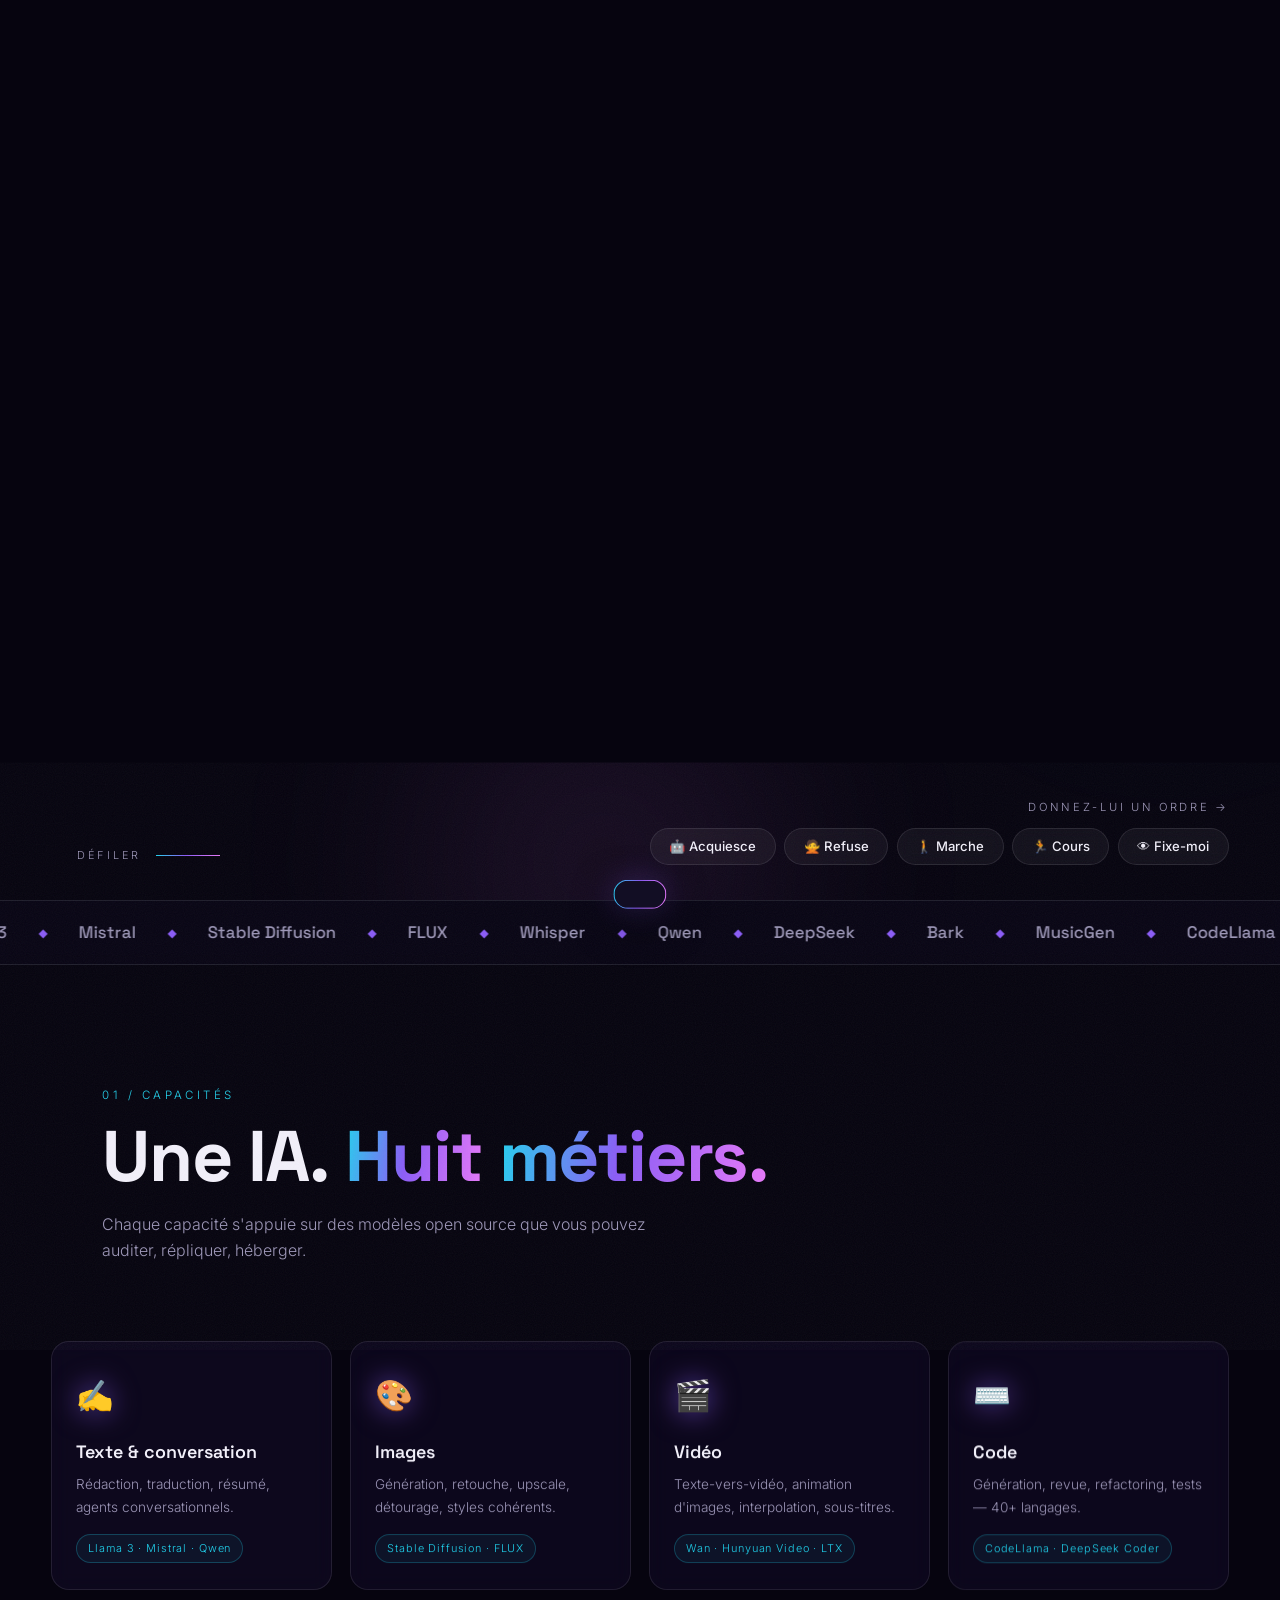
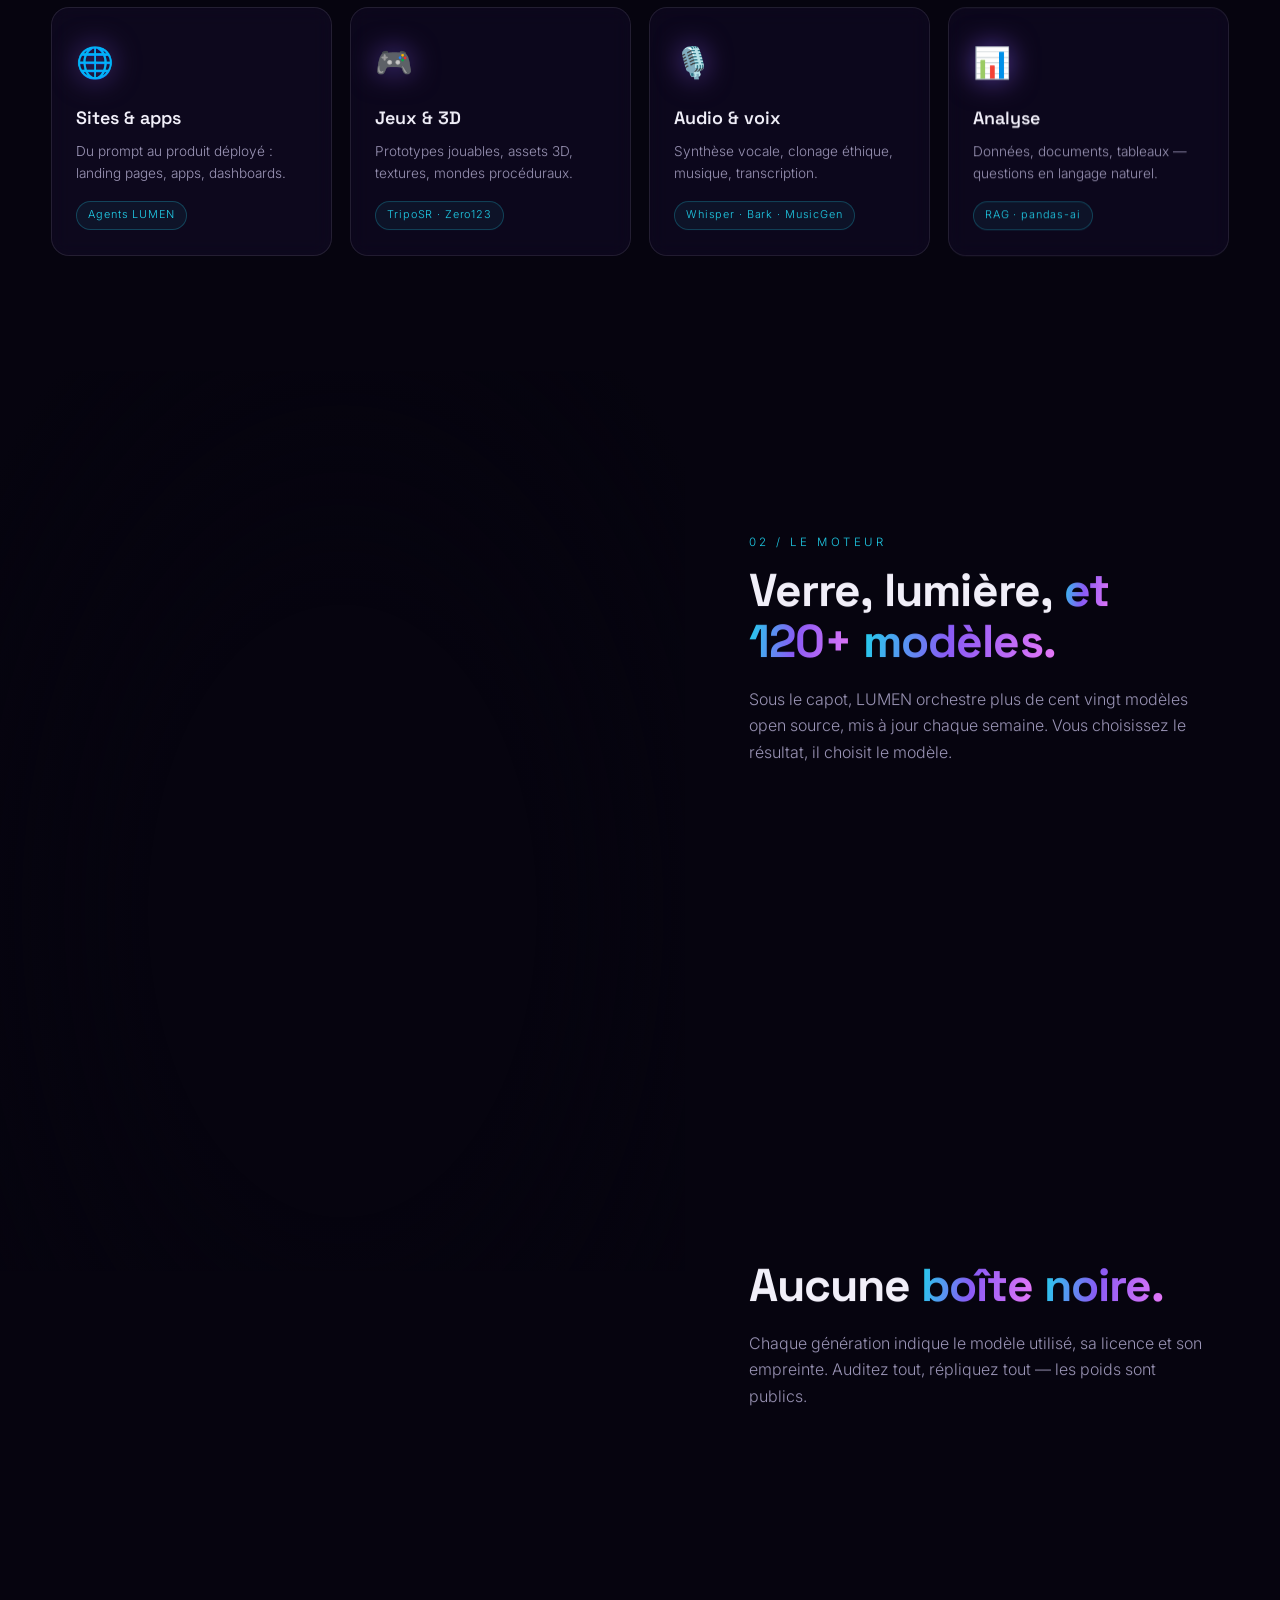
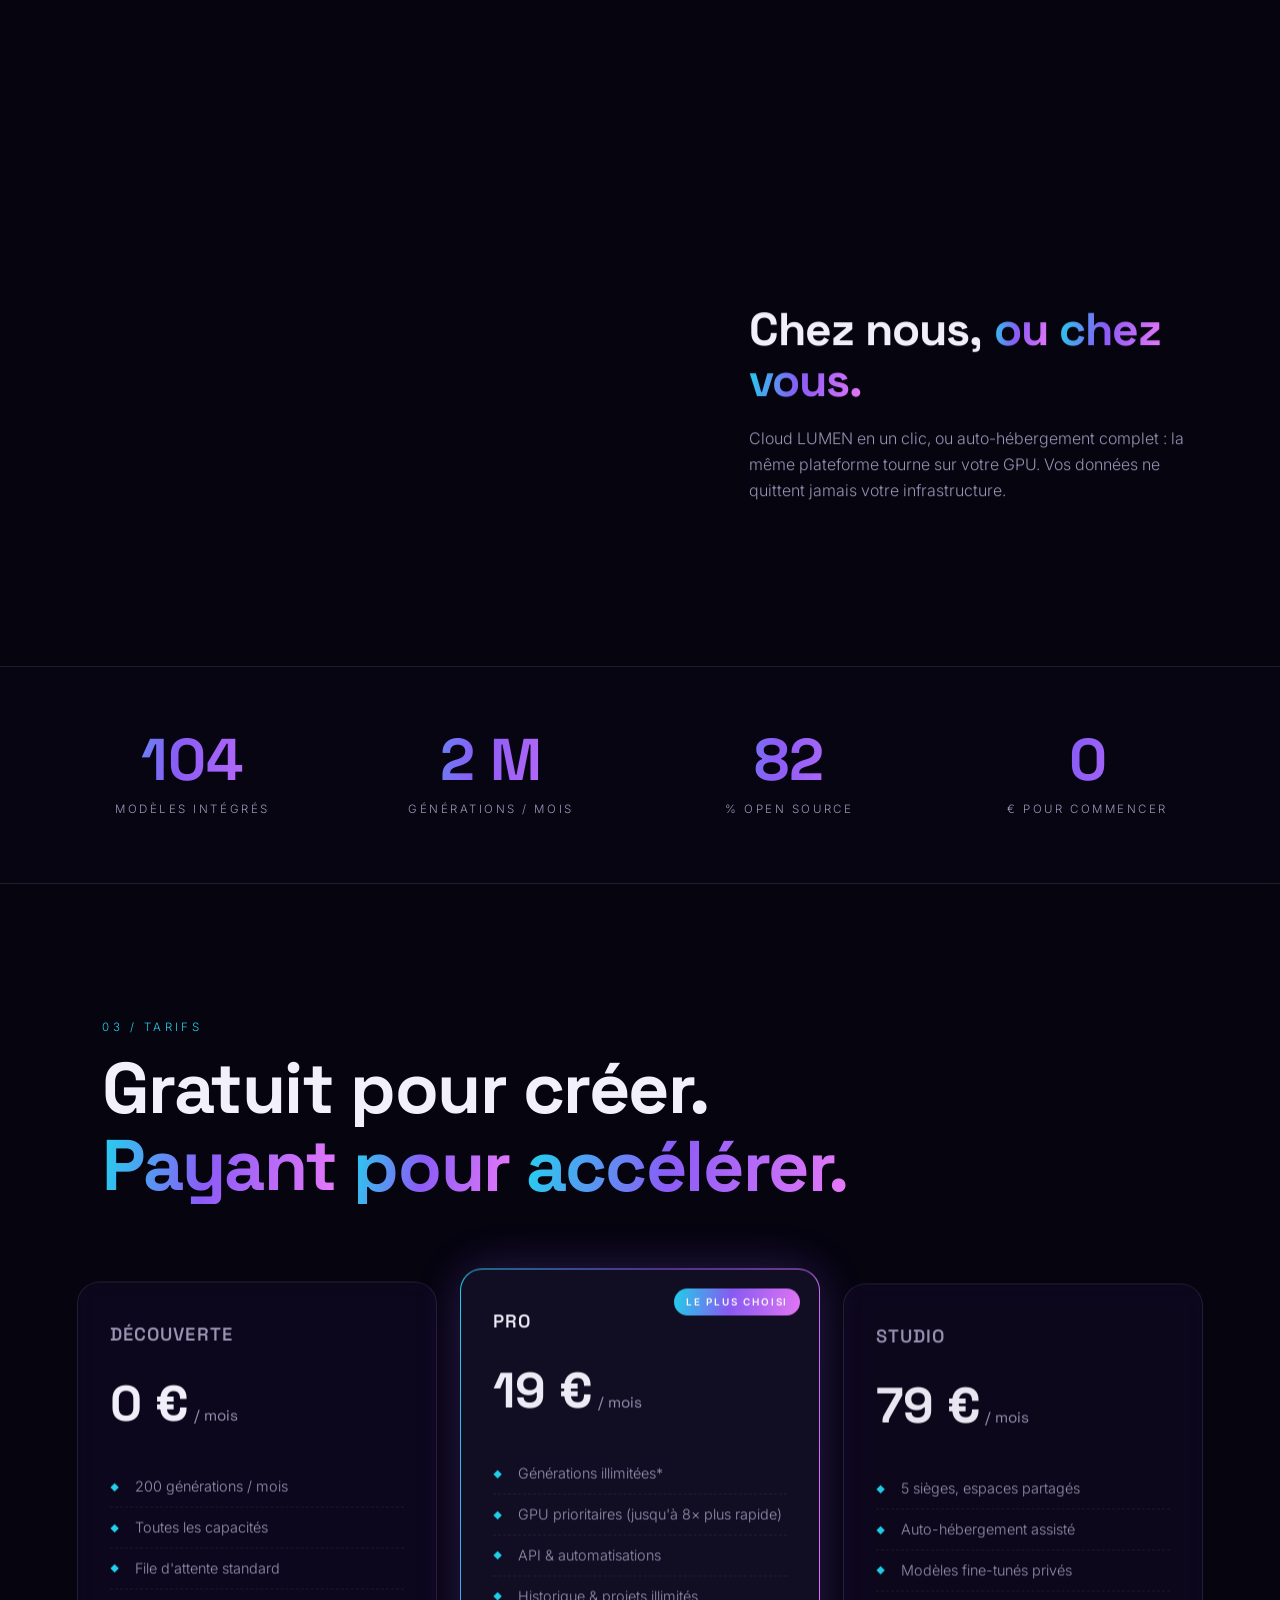
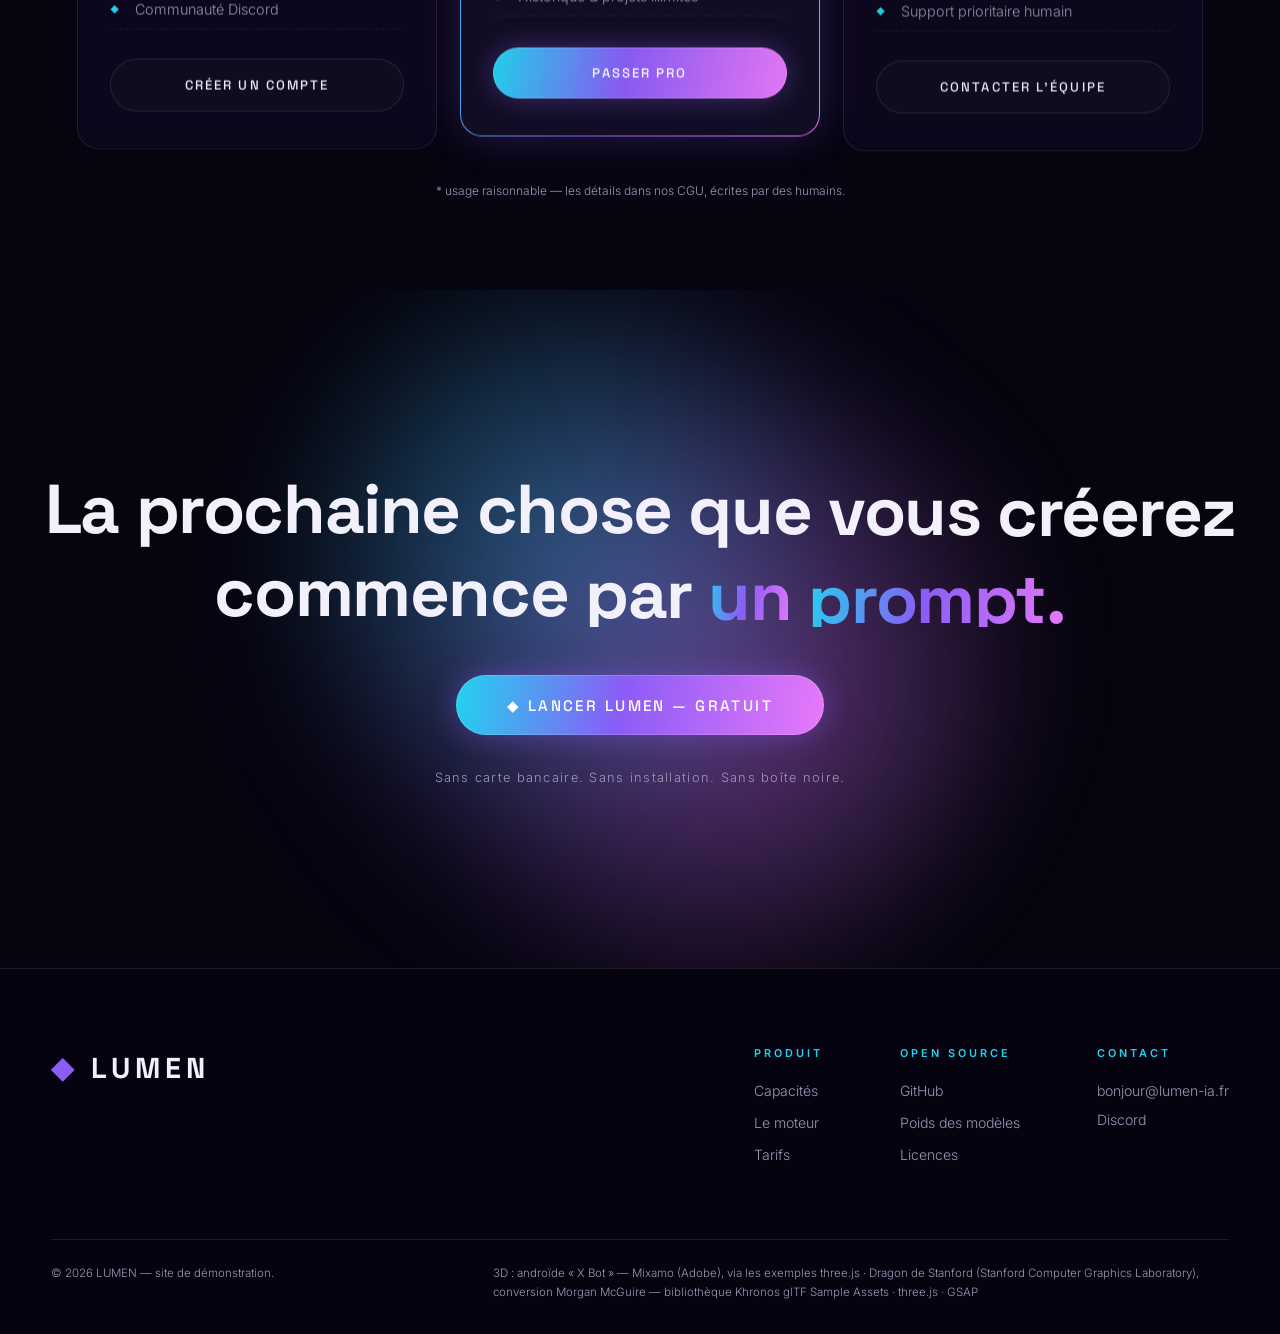
==== lumen/index.html @ aa751a9e "LUMEN : androïde humanoïde X Bot (Mixamo) à la place du robot cartoon - Vrai GLB riggé : idle/walk/r" ====
<!DOCTYPE html>
<html lang="fr">
<head>
  <meta charset="UTF-8">
  <meta name="viewport" content="width=device-width, initial-scale=1.0">
  <title>LUMEN — Tout ce que l'IA sait faire. Open source. Gratuit.</title>
  <meta name="description" content="LUMEN réunit les meilleurs modèles d'IA open source : texte, image, vidéo, code, sites, jeux 3D, audio, analyse. Une seule plateforme, gratuite pour commencer.">
  <link rel="preconnect" href="https://fonts.googleapis.com">
  <link rel="preconnect" href="https://fonts.gstatic.com" crossorigin>
  <link href="https://fonts.googleapis.com/css2?family=Space+Grotesk:wght@300;400;500;600;700&family=Inter:wght@300;400;500;600&display=swap" rel="stylesheet">
  <link rel="stylesheet" href="css/style.css">
  <link rel="icon" href="data:image/svg+xml,<svg xmlns='http://www.w3.org/2000/svg' viewBox='0 0 100 100'><text y='.9em' font-size='90'>◆</text></svg>">
</head>
<body>

  <!-- ══════════ PRELOADER ══════════ -->
  <div class="preloader" id="preloader">
    <div class="preloader__inner">
      <div class="preloader__logo"><span class="gem">◆</span> LUMEN</div>
      <div class="preloader__count" id="preloaderCount">0 %</div>
      <div class="preloader__bar"><span id="preloaderBar"></span></div>
      <div class="preloader__hint">initialisation de l'androïde…</div>
    </div>
  </div>

  <!-- ══════════ FOND AURORA + GRAIN ══════════ -->
  <div class="aurora" aria-hidden="true">
    <div class="aurora__blob aurora__blob--1"></div>
    <div class="aurora__blob aurora__blob--2"></div>
    <div class="aurora__blob aurora__blob--3"></div>
  </div>
  <div class="grain" aria-hidden="true"></div>

  <!-- ══════════ CURSEUR ══════════ -->
  <div class="cursor" id="cursor"></div>
  <div class="cursor-follower" id="cursorFollower"><span id="cursorLabel"></span></div>

  <!-- ══════════ NAV ══════════ -->
  <header class="nav" id="nav">
    <a href="#hero" class="nav__logo magnetic" data-cursor="hover"><span class="gem">◆</span> LUMEN</a>
    <nav class="nav__links">
      <a href="#capacites" class="nav__link magnetic" data-cursor="hover">Capacités</a>
      <a href="#moteur" class="nav__link magnetic" data-cursor="hover">Le moteur</a>
      <a href="#tarifs" class="nav__link magnetic" data-cursor="hover">Tarifs</a>
      <button class="nav__cta magnetic" data-open="signup" data-plan="Découverte" data-cursor="hover"><span>Commencer — gratuit</span></button>
    </nav>
    <button class="nav__burger" id="burger" aria-label="Menu"><span></span><span></span></button>
  </header>
  <div class="mobile-menu" id="mobileMenu">
    <a href="#capacites">Capacités</a>
    <a href="#moteur">Le moteur</a>
    <a href="#tarifs">Tarifs</a>
  </div>

  <main>

    <!-- ══════════ HERO 3D ══════════ -->
    <section class="hero" id="hero">
      <canvas id="heroCanvas" class="hero__canvas"></canvas>
      <div class="hero__content">
        <p class="hero__eyebrow reveal-line"><span>◆ 100 % open source · 0 € pour commencer</span></p>
        <h1 class="hero__title">
          <span class="hero__line"><span>Tout ce que</span></span>
          <span class="hero__line"><span>l'IA <em class="grad">sait faire</em>.</span></span>
          <span class="hero__line hero__line--small"><span>Au même endroit.</span></span>
        </h1>
        <p class="hero__sub reveal-line"><span>Texte, image, vidéo, code, sites, jeux 3D, audio, analyse —<br>propulsés par les meilleurs modèles ouverts, sans boîte noire.</span></p>
        <div class="hero__actions">
          <button class="btn btn--solid magnetic" data-open="play" data-cursor="hover"><span>✨ Essayer en direct</span></button>
          <a href="#capacites" class="btn btn--ghost magnetic" data-cursor="hover"><span>Voir les capacités</span></a>
        </div>
      </div>

      <!-- bulle de dialogue du robot -->
      <div class="bubble" id="robotBubble"></div>

      <!-- pupitre d'animations du robot -->
      <div class="hero__robot-deck" id="robotDeck">
        <span class="hero__robot-label">Donnez-lui un ordre&nbsp;→</span>
        <div class="hero__robot-btns">
          <button class="chip" data-emote="agree" data-cursor="hover">🤖 Acquiesce</button>
          <button class="chip" data-emote="headShake" data-cursor="hover">🙅 Refuse</button>
          <button class="chip" data-emote="walk" data-cursor="hover">🚶 Marche</button>
          <button class="chip" data-emote="run" data-cursor="hover">🏃 Cours</button>
          <button class="chip" data-emote="gaze" data-cursor="hover">👁 Fixe-moi</button>
        </div>
      </div>

      <div class="hero__scroll-hint"><span>Défiler</span><i></i></div>
    </section>

    <!-- ══════════ MARQUEE MODÈLES ══════════ -->
    <div class="marquee" aria-hidden="true">
      <div class="marquee__track" id="marqueeTrack">
        <span>Llama&nbsp;3</span><b>◆</b><span>Mistral</span><b>◆</b><span>Stable&nbsp;Diffusion</span><b>◆</b><span>FLUX</span><b>◆</b><span>Whisper</span><b>◆</b><span>Qwen</span><b>◆</b><span>DeepSeek</span><b>◆</b><span>Bark</span><b>◆</b><span>MusicGen</span><b>◆</b><span>CodeLlama</span><b>◆</b>
        <span>Llama&nbsp;3</span><b>◆</b><span>Mistral</span><b>◆</b><span>Stable&nbsp;Diffusion</span><b>◆</b><span>FLUX</span><b>◆</b><span>Whisper</span><b>◆</b><span>Qwen</span><b>◆</b><span>DeepSeek</span><b>◆</b><span>Bark</span><b>◆</b><span>MusicGen</span><b>◆</b><span>CodeLlama</span><b>◆</b>
      </div>
    </div>

    <!-- ══════════ CAPACITÉS ══════════ -->
    <section class="caps" id="capacites">
      <div class="section-head">
        <span class="section-head__index">01 / Capacités</span>
        <h2 class="section-head__title split-words">Une IA. <em class="grad">Huit métiers.</em></h2>
        <p class="section-head__sub">Chaque capacité s'appuie sur des modèles open source que vous pouvez auditer, répliquer, héberger.</p>
      </div>
      <div class="caps__grid">
        <article class="cap tilt" data-cursor="hover">
          <div class="cap__icon">✍️</div>
          <h3>Texte &amp; conversation</h3>
          <p>Rédaction, traduction, résumé, agents conversationnels.</p>
          <span class="cap__models">Llama 3 · Mistral · Qwen</span>
        </article>
        <article class="cap tilt" data-cursor="hover">
          <div class="cap__icon">🎨</div>
          <h3>Images</h3>
          <p>Génération, retouche, upscale, détourage, styles cohérents.</p>
          <span class="cap__models">Stable Diffusion · FLUX</span>
        </article>
        <article class="cap tilt" data-cursor="hover">
          <div class="cap__icon">🎬</div>
          <h3>Vidéo</h3>
          <p>Texte-vers-vidéo, animation d'images, interpolation, sous-titres.</p>
          <span class="cap__models">Wan · Hunyuan Video · LTX</span>
        </article>
        <article class="cap tilt" data-cursor="hover">
          <div class="cap__icon">⌨️</div>
          <h3>Code</h3>
          <p>Génération, revue, refactoring, tests — 40+ langages.</p>
          <span class="cap__models">CodeLlama · DeepSeek Coder</span>
        </article>
        <article class="cap tilt" data-cursor="hover">
          <div class="cap__icon">🌐</div>
          <h3>Sites &amp; apps</h3>
          <p>Du prompt au produit déployé : landing pages, apps, dashboards.</p>
          <span class="cap__models">Agents LUMEN</span>
        </article>
        <article class="cap tilt" data-cursor="hover">
          <div class="cap__icon">🎮</div>
          <h3>Jeux &amp; 3D</h3>
          <p>Prototypes jouables, assets 3D, textures, mondes procéduraux.</p>
          <span class="cap__models">TripoSR · Zero123</span>
        </article>
        <article class="cap tilt" data-cursor="hover">
          <div class="cap__icon">🎙️</div>
          <h3>Audio &amp; voix</h3>
          <p>Synthèse vocale, clonage éthique, musique, transcription.</p>
          <span class="cap__models">Whisper · Bark · MusicGen</span>
        </article>
        <article class="cap tilt" data-cursor="hover">
          <div class="cap__icon">📊</div>
          <h3>Analyse</h3>
          <p>Données, documents, tableaux — questions en langage naturel.</p>
          <span class="cap__models">RAG · pandas-ai</span>
        </article>
      </div>
    </section>

    <!-- ══════════ LE MOTEUR (DRAGON 3D) ══════════ -->
    <section class="engine" id="moteur">
      <div class="engine__sticky">
        <canvas id="dragonCanvas"></canvas>
        <div class="engine__halo"></div>
      </div>
      <div class="engine__steps">
        <div class="engine__step">
          <span class="engine__num">02 / Le moteur</span>
          <h2 class="split-words">Verre, lumière, <em class="grad">et 120+ modèles.</em></h2>
          <p>Sous le capot, LUMEN orchestre plus de cent vingt modèles open source, mis à jour chaque semaine. Vous choisissez le résultat, il choisit le modèle.</p>
        </div>
        <div class="engine__step">
          <h2 class="split-words">Aucune <em class="grad">boîte noire.</em></h2>
          <p>Chaque génération indique le modèle utilisé, sa licence et son empreinte. Auditez tout, répliquez tout — les poids sont publics.</p>
        </div>
        <div class="engine__step">
          <h2 class="split-words">Chez nous, <em class="grad">ou chez vous.</em></h2>
          <p>Cloud LUMEN en un clic, ou auto-hébergement complet : la même plateforme tourne sur votre GPU. Vos données ne quittent jamais votre infrastructure.</p>
        </div>
      </div>
    </section>

    <!-- ══════════ CHIFFRES ══════════ -->
    <section class="stats-band">
      <div class="stat"><span class="stat__num grad" data-count="126">0</span><span class="stat__label">modèles intégrés</span></div>
      <div class="stat"><span class="stat__num grad" data-count="2400000">0</span><span class="stat__label">générations / mois</span></div>
      <div class="stat"><span class="stat__num grad" data-count="100">0</span><span class="stat__label">% open source</span></div>
      <div class="stat"><span class="stat__num grad" data-count="0">0</span><span class="stat__label">€ pour commencer</span></div>
    </section>

    <!-- ══════════ TARIFS ══════════ -->
    <section class="pricing" id="tarifs">
      <div class="section-head">
        <span class="section-head__index">03 / Tarifs</span>
        <h2 class="section-head__title split-words">Gratuit pour créer.<br><em class="grad">Payant pour accélérer.</em></h2>
      </div>
      <div class="pricing__grid">
        <article class="plan tilt" data-cursor="hover">
          <h3>Découverte</h3>
          <div class="plan__price">0&nbsp;€<span>/ mois</span></div>
          <ul>
            <li>200 générations / mois</li>
            <li>Toutes les capacités</li>
            <li>File d'attente standard</li>
            <li>Communauté Discord</li>
          </ul>
          <button class="btn btn--ghost magnetic" data-open="signup" data-plan="Découverte" data-cursor="hover"><span>Créer un compte</span></button>
        </article>
        <article class="plan plan--hot tilt" data-cursor="hover">
          <span class="plan__badge">Le plus choisi</span>
          <h3>Pro</h3>
          <div class="plan__price">19&nbsp;€<span>/ mois</span></div>
          <ul>
            <li>Générations illimitées*</li>
            <li>GPU prioritaires (jusqu'à 8× plus rapide)</li>
            <li>API &amp; automatisations</li>
            <li>Historique &amp; projets illimités</li>
          </ul>
          <button class="btn btn--solid magnetic" data-open="signup" data-plan="Pro" data-cursor="hover"><span>Passer Pro</span></button>
        </article>
        <article class="plan tilt" data-cursor="hover">
          <h3>Studio</h3>
          <div class="plan__price">79&nbsp;€<span>/ mois</span></div>
          <ul>
            <li>5 sièges, espaces partagés</li>
            <li>Auto-hébergement assisté</li>
            <li>Modèles fine-tunés privés</li>
            <li>Support prioritaire humain</li>
          </ul>
          <button class="btn btn--ghost magnetic" data-open="signup" data-plan="Studio" data-cursor="hover"><span>Contacter l'équipe</span></button>
        </article>
      </div>
      <p class="pricing__note">* usage raisonnable — les détails dans nos CGU, écrites par des humains.</p>
    </section>

    <!-- ══════════ CTA FINAL ══════════ -->
    <section class="cta">
      <div class="cta__orb"></div>
      <h2 class="split-words">La prochaine chose que vous créerez<br>commence par <em class="grad">un prompt.</em></h2>
      <button class="btn btn--solid btn--big magnetic" data-open="play" data-cursor="hover"><span>◆ Lancer LUMEN — gratuit</span></button>
      <p class="cta__meta">Sans carte bancaire. Sans installation. Sans boîte noire.</p>
    </section>

  </main>

  <!-- ══════════ FOOTER ══════════ -->
  <footer class="footer">
    <div class="footer__top">
      <span class="footer__logo"><span class="gem">◆</span> LUMEN</span>
      <div class="footer__cols">
        <div>
          <h4>Produit</h4>
          <a href="#capacites">Capacités</a>
          <a href="#moteur">Le moteur</a>
          <a href="#tarifs">Tarifs</a>
        </div>
        <div>
          <h4>Open source</h4>
          <a href="https://github.com/topics/open-source-llm" target="_blank" rel="noopener" data-cursor="hover">GitHub</a>
          <a href="https://huggingface.co/models" target="_blank" rel="noopener" data-cursor="hover">Poids des modèles</a>
          <a href="https://opensource.org/licenses" target="_blank" rel="noopener" data-cursor="hover">Licences</a>
        </div>
        <div>
          <h4>Contact</h4>
          <a href="mailto:bonjour@lumen-ia.fr">bonjour@lumen-ia.fr</a>
          <button class="footer__linkbtn" data-open="signup" data-plan="Communauté" data-cursor="hover">Discord</button>
        </div>
      </div>
    </div>
    <div class="footer__bottom">
      <span>© 2026 LUMEN — site de démonstration.</span>
      <span class="footer__credits">3D&nbsp;: androïde « X Bot » — Mixamo (Adobe), via les exemples three.js · Dragon de Stanford (Stanford Computer Graphics Laboratory), conversion Morgan McGuire — bibliothèque Khronos glTF Sample Assets · three.js · GSAP</span>
    </div>
  </footer>

  <!-- ══════════ MODALE ══════════ -->
  <div class="modal" id="modal" aria-hidden="true">
    <div class="modal__backdrop" data-close></div>
    <div class="modal__card">
      <button class="modal__close" data-close aria-label="Fermer">✕</button>

      <!-- vue : inscription -->
      <div class="modal__view" id="viewSignup" hidden>
        <div class="modal__form" id="signupFormWrap">
          <span class="modal__kicker">Offre <em class="grad" id="signupPlan">Découverte</em></span>
          <h3>Créer votre compte</h3>
          <p class="modal__note">Démo fonctionnelle — le compte est enregistré dans votre navigateur, rien n'est envoyé sur le réseau.</p>
          <form id="signupForm" novalidate>
            <label>Votre nom
              <input type="text" id="fName" autocomplete="name" placeholder="Ada Lovelace">
              <small class="field-error" id="errName" hidden>Dites-nous au moins comment vous appeler.</small>
            </label>
            <label>Votre email
              <input type="email" id="fEmail" autocomplete="email" placeholder="ada@exemple.fr">
              <small class="field-error" id="errEmail" hidden>Cet email a une tête bizarre — vérifiez-le.</small>
            </label>
            <button class="btn btn--solid" type="submit" id="signupSubmit"><span>Créer mon compte</span></button>
          </form>
        </div>
        <div class="modal__success" id="signupSuccess" hidden>
          <div class="modal__check">✓</div>
          <h3>Bienvenue à bord&nbsp;!</h3>
          <p id="successMsg"></p>
          <button class="btn btn--ghost" data-open="play"><span>Essayer le playground</span></button>
        </div>
      </div>

      <!-- vue : playground -->
      <div class="modal__view" id="viewPlay" hidden>
        <span class="modal__kicker">Playground <em class="grad">démo locale</em></span>
        <h3>Que voulez-vous créer&nbsp;?</h3>
        <div class="play__caps" id="playCaps"></div>
        <div class="play__row">
          <input type="text" id="playPrompt" placeholder="Décrivez ce que vous voulez…" autocomplete="off">
          <button class="btn btn--solid" id="playGo"><span>Générer</span></button>
        </div>
        <div class="play__out" id="playOut">
          <p class="play__placeholder">Choisissez une capacité, décrivez, générez. Tout tourne dans votre navigateur — sans serveur, comme une vraie démo de modèles locaux.</p>
        </div>
      </div>
    </div>
  </div>

  <!-- ══════════ TOAST ══════════ -->
  <div class="toast" id="toast" role="status"></div>

  <script src="js/vendor/gsap.min.js"></script>
  <script src="js/vendor/ScrollTrigger.min.js"></script>
  <script type="importmap">
    { "imports": { "three": "./js/vendor/three.module.js" } }
  </script>
  <script type="module" src="js/main.js"></script>
</body>
</html>
---- lumen/css/style.css ----
/* ═══════════════════════════════════════════
   LUMEN — l'IA open source qui fait tout
   charte : nuit profonde + néon violet/cyan/magenta
   ═══════════════════════════════════════════ */

:root {
  --bg: #06040f;
  --bg-2: #0b0818;
  --bg-3: #120e24;
  --ink: #f2f0fa;
  --ink-dim: #9d97b8;
  --violet: #8b5cf6;
  --cyan: #22d3ee;
  --magenta: #e879f9;
  --line: rgba(242, 240, 250, 0.1);
  --glass: rgba(139, 92, 246, 0.06);
  --display: "Space Grotesk", "Helvetica Neue", sans-serif;
  --body: "Inter", "Helvetica Neue", Arial, sans-serif;
  --ease: cubic-bezier(0.65, 0.05, 0, 1);
  --grad: linear-gradient(100deg, var(--cyan) 0%, var(--violet) 45%, var(--magenta) 100%);
}

* { margin: 0; padding: 0; box-sizing: border-box; }

body {
  background: var(--bg);
  color: var(--ink);
  font-family: var(--body);
  font-weight: 300;
  line-height: 1.65;
  overflow-x: hidden;
  -webkit-font-smoothing: antialiased;
}

::selection { background: var(--violet); color: #fff; }
a { color: inherit; text-decoration: none; }
img { max-width: 100%; display: block; }

.grad {
  background: var(--grad);
  -webkit-background-clip: text;
  background-clip: text;
  color: transparent;
  font-style: normal;
}
.gem { color: var(--violet); }

/* ═══════════ FOND AURORA + GRAIN ═══════════ */
.aurora { position: fixed; inset: 0; z-index: 0; pointer-events: none; overflow: hidden; }
.aurora__blob {
  position: absolute; border-radius: 50%;
  filter: blur(90px);
  opacity: 0.35;
  will-change: transform;
}
.aurora__blob--1 { width: 55vw; height: 55vw; left: -18vw; top: -12vw; background: radial-gradient(circle, rgba(139,92,246,0.55), transparent 65%); }
.aurora__blob--2 { width: 45vw; height: 45vw; right: -14vw; top: 20vh; background: radial-gradient(circle, rgba(34,211,238,0.4), transparent 65%); }
.aurora__blob--3 { width: 50vw; height: 50vw; left: 22vw; bottom: -22vw; background: radial-gradient(circle, rgba(232,121,249,0.32), transparent 65%); }

.grain {
  position: fixed; inset: -50%; z-index: 96; pointer-events: none;
  opacity: 0.05;
  background-image: url("data:image/svg+xml,%3Csvg xmlns='http://www.w3.org/2000/svg' width='300' height='300'%3E%3Cfilter id='n'%3E%3CfeTurbulence type='fractalNoise' baseFrequency='0.9' numOctaves='2'/%3E%3C/filter%3E%3Crect width='300' height='300' filter='url(%23n)'/%3E%3C/svg%3E");
  animation: grain 0.9s steps(4) infinite;
}
@keyframes grain {
  0% { transform: translate(0, 0); } 25% { transform: translate(-2%, 3%); }
  50% { transform: translate(3%, -2%); } 75% { transform: translate(-3%, -3%); }
  100% { transform: translate(2%, 2%); }
}

main, .footer { position: relative; z-index: 1; }

/* ═══════════ PRELOADER ═══════════ */
.preloader {
  position: fixed; inset: 0; z-index: 1000;
  background: var(--bg);
  display: flex; align-items: center; justify-content: center;
}
.preloader__inner { text-align: center; }
.preloader__logo {
  font-family: var(--display); font-weight: 700;
  font-size: clamp(2.6rem, 7vw, 5rem);
  letter-spacing: 0.22em; margin-right: -0.22em;
}
.preloader__count { margin: 1.4rem 0 1rem; font-size: 0.8rem; letter-spacing: 0.3em; color: var(--cyan); }
.preloader__bar { width: 240px; height: 2px; background: var(--line); margin: 0 auto; overflow: hidden; border-radius: 2px; }
.preloader__bar span { display: block; height: 100%; width: 0%; background: var(--grad); }
.preloader__hint { margin-top: 1.2rem; font-size: 0.7rem; letter-spacing: 0.2em; color: var(--ink-dim); text-transform: uppercase; }

/* ═══════════ CURSEUR ═══════════ */
.cursor, .cursor-follower { pointer-events: none; position: fixed; top: 0; left: 0; z-index: 999; }
.cursor { width: 6px; height: 6px; border-radius: 50%; background: var(--cyan); transform: translate(-50%,-50%); }
.cursor-follower {
  width: 38px; height: 38px; border-radius: 50%;
  border: 1px solid rgba(139, 92, 246, 0.6);
  transform: translate(-50%,-50%);
  display: flex; align-items: center; justify-content: center;
  transition: width 0.35s var(--ease), height 0.35s var(--ease), background 0.35s, border-color 0.35s;
}
.cursor-follower span { font-size: 0.6rem; letter-spacing: 0.14em; text-transform: uppercase; color: var(--ink); opacity: 0; transition: opacity 0.25s; }
.cursor-follower.is-hover { width: 64px; height: 64px; background: rgba(139, 92, 246, 0.14); }
.cursor-follower.is-drag { width: 88px; height: 88px; background: rgba(6, 4, 15, 0.5); border-color: var(--cyan); backdrop-filter: blur(4px); }
.cursor-follower.is-drag span { opacity: 1; color: var(--cyan); }
@media (hover: none) { .cursor, .cursor-follower { display: none; } }

/* ═══════════ NAV ═══════════ */
.nav {
  position: fixed; top: 0; left: 0; right: 0; z-index: 100;
  display: flex; align-items: center; justify-content: space-between;
  padding: 1.5rem clamp(1.5rem, 4vw, 4rem);
  transition: padding 0.5s var(--ease), background 0.5s, backdrop-filter 0.5s;
}
.nav.is-scrolled {
  padding-top: 0.85rem; padding-bottom: 0.85rem;
  background: rgba(6, 4, 15, 0.65);
  backdrop-filter: blur(16px);
  border-bottom: 1px solid var(--line);
}
.nav__logo { font-family: var(--display); font-weight: 700; font-size: 1.25rem; letter-spacing: 0.18em; }
.nav__links { display: flex; align-items: center; gap: 2.2rem; }
.nav__link {
  font-size: 0.8rem; letter-spacing: 0.14em; text-transform: uppercase;
  color: var(--ink-dim); position: relative; transition: color 0.3s;
}
.nav__link::after {
  content: ""; position: absolute; left: 0; bottom: -5px; width: 100%; height: 1px;
  background: var(--grad);
  transform: scaleX(0); transform-origin: right; transition: transform 0.45s var(--ease);
}
.nav__link:hover { color: var(--ink); }
.nav__link:hover::after { transform: scaleX(1); transform-origin: left; }
.nav__cta {
  font-size: 0.78rem; letter-spacing: 0.14em; text-transform: uppercase;
  padding: 0.72rem 1.5rem; border-radius: 99px;
  background: var(--grad); color: #fff; font-weight: 500;
  box-shadow: 0 0 24px rgba(139, 92, 246, 0.45);
  transition: box-shadow 0.4s, transform 0.4s var(--ease);
}
.nav__cta:hover { box-shadow: 0 0 44px rgba(139, 92, 246, 0.75); }
.nav__burger { display: none; }

.mobile-menu {
  position: fixed; inset: 0; z-index: 90;
  background: rgba(6, 4, 15, 0.96);
  display: flex; flex-direction: column; align-items: center; justify-content: center; gap: 2rem;
  clip-path: circle(0% at calc(100% - 3rem) 3rem);
  transition: clip-path 0.7s var(--ease);
}
.mobile-menu.is-open { clip-path: circle(150% at calc(100% - 3rem) 3rem); }
.mobile-menu a { font-family: var(--display); font-size: 2.2rem; font-weight: 600; }

/* ═══════════ BOUTONS / CHIPS ═══════════ */
.btn {
  display: inline-block;
  font-family: var(--display); font-weight: 500;
  font-size: 0.82rem; letter-spacing: 0.16em; text-transform: uppercase;
  padding: 1.05rem 2.3rem; border-radius: 99px;
  position: relative;
  transition: transform 0.4s var(--ease), box-shadow 0.4s, background 0.4s, color 0.4s;
}
.btn--solid {
  background: var(--grad); color: #fff;
  box-shadow: 0 0 28px rgba(139, 92, 246, 0.4), inset 0 0 0 1px rgba(255,255,255,0.15);
}
.btn--solid:hover { box-shadow: 0 0 56px rgba(139, 92, 246, 0.8), inset 0 0 0 1px rgba(255,255,255,0.3); }
.btn--ghost { border: 1px solid var(--line); color: var(--ink); background: rgba(255,255,255,0.02); }
.btn--ghost:hover { border-color: var(--violet); background: rgba(139, 92, 246, 0.12); box-shadow: 0 0 32px rgba(139,92,246,0.25); }
.btn--big { padding: 1.3rem 3.2rem; font-size: 0.95rem; }

.chip {
  font-family: var(--body); font-size: 0.82rem; font-weight: 500;
  color: var(--ink);
  background: rgba(255,255,255,0.05);
  border: 1px solid var(--line);
  border-radius: 99px;
  padding: 0.6rem 1.15rem;
  cursor: pointer;
  backdrop-filter: blur(8px);
  transition: all 0.35s var(--ease);
}
.chip:hover { border-color: var(--cyan); background: rgba(34, 211, 238, 0.12); transform: translateY(-2px); box-shadow: 0 0 22px rgba(34,211,238,0.3); }
.chip.is-playing { background: var(--grad); border-color: transparent; color: #fff; }

/* ═══════════ HERO ═══════════ */
.hero {
  position: relative;
  height: 100vh; min-height: 680px;
  display: flex; align-items: center;
  overflow: hidden;
}
.hero__canvas { position: absolute; inset: 0; width: 100%; height: 100%; }
.hero__content {
  position: relative; z-index: 2;
  padding: 0 clamp(1.5rem, 6vw, 7rem);
  max-width: 1000px;
  pointer-events: none;
}
.hero__content a, .hero__content button { pointer-events: auto; }
.hero__eyebrow { font-size: 0.75rem; letter-spacing: 0.3em; text-transform: uppercase; color: var(--cyan); margin-bottom: 1.8rem; }
.hero__title {
  font-family: var(--display); font-weight: 700;
  font-size: clamp(2.9rem, 8vw, 6.6rem);
  line-height: 1.04; letter-spacing: -0.02em;
}
.hero__line { display: block; overflow: hidden; }
.hero__line > span { display: inline-block; }
.hero__line--small { font-size: 0.52em; font-weight: 500; color: var(--ink-dim); margin-top: 0.4rem; }
.hero__sub { margin-top: 2rem; font-size: clamp(0.95rem, 1.3vw, 1.12rem); color: var(--ink-dim); max-width: 36rem; }
.hero__actions { margin-top: 2.6rem; display: flex; gap: 1.1rem; flex-wrap: wrap; }
.reveal-line { overflow: hidden; }
.reveal-line > span { display: inline-block; }

.hero__robot-deck {
  position: absolute; z-index: 2;
  right: clamp(1.5rem, 4vw, 4rem); bottom: 2.2rem;
  display: flex; flex-direction: column; gap: 0.7rem; align-items: flex-end;
}
.hero__robot-label { font-size: 0.7rem; letter-spacing: 0.24em; text-transform: uppercase; color: var(--ink-dim); }
.hero__robot-btns { display: flex; gap: 0.55rem; flex-wrap: wrap; justify-content: flex-end; }

.hero__scroll-hint {
  position: absolute; bottom: 2.2rem; left: clamp(1.5rem, 6vw, 7rem); z-index: 2;
  display: flex; align-items: center; gap: 0.9rem;
}
.hero__scroll-hint span { font-size: 0.68rem; letter-spacing: 0.3em; text-transform: uppercase; color: var(--ink-dim); }
.hero__scroll-hint i {
  width: 64px; height: 1px; background: var(--line); position: relative; overflow: hidden; display: block;
}
.hero__scroll-hint i::after {
  content: ""; position: absolute; inset: 0; background: var(--grad);
  animation: scrollline 2.2s var(--ease) infinite;
}
@keyframes scrollline {
  0% { transform: translateX(-100%); } 55% { transform: translateX(0); } 100% { transform: translateX(100%); }
}

/* ═══════════ MARQUEE ═══════════ */
.marquee {
  border-top: 1px solid var(--line); border-bottom: 1px solid var(--line);
  padding: 1.1rem 0; overflow: hidden;
  background: rgba(11, 8, 24, 0.6);
  backdrop-filter: blur(6px);
}
.marquee__track {
  display: flex; align-items: center; gap: 2rem; white-space: nowrap; will-change: transform;
  font-family: var(--display); font-weight: 500;
  font-size: 1.05rem; color: var(--ink-dim);
}
.marquee__track b { color: var(--violet); font-size: 0.7rem; }

/* ═══════════ SECTION HEAD ═══════════ */
.section-head { padding: 0 clamp(1.5rem, 8vw, 9rem); margin-bottom: clamp(3rem, 6vw, 5rem); }
.section-head__index { font-size: 0.72rem; letter-spacing: 0.3em; text-transform: uppercase; color: var(--cyan); }
.section-head__title {
  font-family: var(--display); font-weight: 700;
  font-size: clamp(2.4rem, 5.6vw, 4.6rem);
  line-height: 1.08; letter-spacing: -0.02em;
  margin-top: 0.7rem;
}
.section-head__sub { margin-top: 1rem; color: var(--ink-dim); max-width: 36rem; }
.split-words .w { display: inline-block; }

/* ═══════════ CAPACITÉS ═══════════ */
.caps { padding: clamp(5rem, 9vw, 9rem) 0; }
.caps__grid {
  display: grid; grid-template-columns: repeat(4, 1fr);
  gap: 1.1rem;
  padding: 0 clamp(1.5rem, 4vw, 4rem);
}
.cap {
  --mx: 50%; --my: 50%;
  position: relative;
  background: var(--glass);
  border: 1px solid var(--line);
  border-radius: 18px;
  padding: 1.8rem 1.5rem 1.6rem;
  backdrop-filter: blur(10px);
  transform-style: preserve-3d;
  transition: border-color 0.4s, background 0.4s;
  overflow: hidden;
}
.cap::before {
  content: ""; position: absolute; inset: 0; border-radius: inherit;
  background: radial-gradient(340px circle at var(--mx) var(--my), rgba(139, 92, 246, 0.22), transparent 55%);
  opacity: 0; transition: opacity 0.4s;
  pointer-events: none;
}
.cap:hover { border-color: rgba(139, 92, 246, 0.55); }
.cap:hover::before { opacity: 1; }
.cap__icon { font-size: 1.9rem; margin-bottom: 1rem; filter: drop-shadow(0 0 14px rgba(139,92,246,0.6)); }
.cap h3 { font-family: var(--display); font-weight: 600; font-size: 1.12rem; margin-bottom: 0.45rem; }
.cap p { font-size: 0.85rem; color: var(--ink-dim); }
.cap__models {
  display: inline-block; margin-top: 1rem;
  font-size: 0.68rem; letter-spacing: 0.08em;
  color: var(--cyan);
  border: 1px solid rgba(34, 211, 238, 0.25); border-radius: 99px;
  padding: 0.28rem 0.7rem;
  background: rgba(34, 211, 238, 0.06);
}

/* ═══════════ LE MOTEUR (DRAGON) ═══════════ */
.engine { position: relative; display: grid; grid-template-columns: 1.15fr 1fr; }
.engine__sticky {
  position: sticky; top: 0;
  height: 100vh;
  overflow: hidden;
}
#dragonCanvas { width: 100%; height: 100%; display: block; }
.engine__halo {
  position: absolute; inset: 0; pointer-events: none;
  background: radial-gradient(ellipse at 50% 60%, transparent 40%, var(--bg) 92%);
}
.engine__steps { padding: 18vh clamp(1.5rem, 5vw, 5rem); display: flex; flex-direction: column; gap: 55vh; }
.engine__num { font-size: 0.72rem; letter-spacing: 0.3em; text-transform: uppercase; color: var(--cyan); display: block; margin-bottom: 0.8rem; }
.engine__step h2 {
  font-family: var(--display); font-weight: 700;
  font-size: clamp(2rem, 3.6vw, 3.2rem);
  line-height: 1.1; letter-spacing: -0.02em;
  margin-bottom: 1.2rem;
}
.engine__step p { color: var(--ink-dim); max-width: 30rem; }

/* ═══════════ STATS ═══════════ */
.stats-band {
  display: grid; grid-template-columns: repeat(4, 1fr);
  border-top: 1px solid var(--line); border-bottom: 1px solid var(--line);
  background: rgba(11, 8, 24, 0.55);
  backdrop-filter: blur(8px);
  padding: clamp(2.5rem, 5vw, 4.5rem) clamp(1.5rem, 4vw, 4rem);
  gap: 1rem;
}
.stat { text-align: center; }
.stat__num {
  display: block;
  font-family: var(--display); font-weight: 700;
  font-size: clamp(2.2rem, 4.6vw, 3.9rem);
  line-height: 1;
}
.stat__label { display: block; margin-top: 0.65rem; font-size: 0.72rem; letter-spacing: 0.22em; text-transform: uppercase; color: var(--ink-dim); }

/* ═══════════ TARIFS ═══════════ */
.pricing { padding: clamp(5rem, 10vw, 10rem) 0 clamp(4rem, 7vw, 6rem); }
.pricing__grid {
  display: grid; grid-template-columns: repeat(3, 1fr);
  gap: 1.4rem;
  padding: 0 clamp(1.5rem, 6vw, 7rem);
  align-items: stretch;
}
.plan {
  --mx: 50%; --my: 50%;
  position: relative;
  background: var(--glass);
  border: 1px solid var(--line);
  border-radius: 22px;
  padding: 2.3rem 2rem;
  backdrop-filter: blur(12px);
  display: flex; flex-direction: column;
  transition: border-color 0.4s, transform 0.5s var(--ease), box-shadow 0.5s;
  overflow: hidden;
}
.plan::before {
  content: ""; position: absolute; inset: 0; border-radius: inherit;
  background: radial-gradient(420px circle at var(--mx) var(--my), rgba(34, 211, 238, 0.14), transparent 55%);
  opacity: 0; transition: opacity 0.4s; pointer-events: none;
}
.plan:hover { border-color: rgba(34, 211, 238, 0.45); }
.plan:hover::before { opacity: 1; }
.plan--hot {
  border: 1px solid transparent;
  background:
    linear-gradient(var(--bg-3), var(--bg-3)) padding-box,
    var(--grad) border-box;
  box-shadow: 0 0 50px rgba(139, 92, 246, 0.28);
  transform: translateY(-14px);
}
.plan__badge {
  position: absolute; top: 1.2rem; right: 1.2rem;
  font-size: 0.62rem; letter-spacing: 0.18em; text-transform: uppercase; font-weight: 600;
  background: var(--grad); color: #fff;
  padding: 0.32rem 0.75rem; border-radius: 99px;
}
.plan h3 { font-family: var(--display); font-weight: 600; font-size: 1.15rem; letter-spacing: 0.06em; text-transform: uppercase; color: var(--ink-dim); }
.plan--hot h3 { color: var(--ink); }
.plan__price { font-family: var(--display); font-weight: 700; font-size: 3.1rem; margin: 0.8rem 0 1.4rem; }
.plan__price span { font-size: 0.95rem; font-weight: 400; color: var(--ink-dim); margin-left: 0.3rem; }
.plan ul { list-style: none; flex: 1; margin-bottom: 1.8rem; }
.plan li { padding: 0.5rem 0 0.5rem 1.6rem; position: relative; font-size: 0.9rem; color: var(--ink-dim); border-bottom: 1px dashed rgba(242,240,250,0.07); }
.plan li::before { content: "◆"; position: absolute; left: 0; font-size: 0.55rem; top: 0.85rem; color: var(--cyan); }
.plan .btn { text-align: center; }
.pricing__note { text-align: center; margin-top: 2rem; font-size: 0.75rem; color: var(--ink-dim); }

/* ═══════════ CTA ═══════════ */
.cta {
  position: relative;
  padding: clamp(7rem, 14vw, 13rem) 1.5rem;
  text-align: center;
  overflow: hidden;
}
.cta__orb {
  position: absolute; left: 50%; top: 50%;
  width: 60vw; height: 60vw; max-width: 780px; max-height: 780px;
  transform: translate(-50%, -50%);
  background:
    radial-gradient(circle at 38% 38%, rgba(34,211,238,0.3), transparent 45%),
    radial-gradient(circle at 65% 60%, rgba(232,121,249,0.28), transparent 50%),
    radial-gradient(circle, rgba(139,92,246,0.36), transparent 65%);
  border-radius: 50%;
  filter: blur(50px);
  pointer-events: none;
}
.cta h2 {
  position: relative;
  font-family: var(--display); font-weight: 700;
  font-size: clamp(2.1rem, 5.4vw, 4.4rem);
  line-height: 1.14; letter-spacing: -0.02em;
  margin-bottom: 3rem;
}
.cta .btn { position: relative; }
.cta__meta { position: relative; margin-top: 2rem; font-size: 0.8rem; letter-spacing: 0.1em; color: var(--ink-dim); }

/* ═══════════ FOOTER ═══════════ */
.footer { border-top: 1px solid var(--line); padding: clamp(3rem, 6vw, 5rem) clamp(1.5rem, 4vw, 4rem) 2rem; background: rgba(6,4,15,0.8); }
.footer__top { display: flex; justify-content: space-between; gap: 3rem; flex-wrap: wrap; }
.footer__logo { font-family: var(--display); font-weight: 700; font-size: 1.8rem; letter-spacing: 0.18em; }
.footer__cols { display: flex; gap: clamp(2rem, 6vw, 6rem); flex-wrap: wrap; }
.footer__cols h4 { font-size: 0.68rem; letter-spacing: 0.28em; text-transform: uppercase; color: var(--cyan); font-weight: 600; margin-bottom: 1rem; }
.footer__cols a { display: block; font-size: 0.88rem; color: var(--ink-dim); margin-bottom: 0.55rem; transition: color 0.3s; }
.footer__cols a:hover { color: var(--ink); }
.footer__bottom {
  margin-top: 4rem; padding-top: 1.5rem;
  border-top: 1px solid var(--line);
  display: flex; justify-content: space-between; gap: 1rem; flex-wrap: wrap;
  font-size: 0.72rem; color: var(--ink-dim);
}
.footer__credits { max-width: 46rem; }

/* ═══════════ BOUTONS NATIFS ═══════════ */
button.btn, button.nav__cta {
  font-family: var(--display);
  border: none; cursor: pointer;
}
button.chip { border: 1px solid var(--line); cursor: pointer; }
button.btn--ghost { border: 1px solid var(--line); }
.footer__linkbtn {
  display: block;
  background: none; border: none; cursor: pointer; padding: 0;
  font-family: var(--body); font-size: 0.88rem; font-weight: 300;
  color: var(--ink-dim); margin-bottom: 0.55rem;
  transition: color 0.3s;
}
.footer__linkbtn:hover { color: var(--ink); }

/* ═══════════ BULLE DU ROBOT ═══════════ */
.bubble {
  position: absolute; z-index: 3;
  max-width: 240px;
  background: rgba(18, 14, 36, 0.92);
  border: 1px solid rgba(139, 92, 246, 0.5);
  border-radius: 16px 16px 16px 4px;
  padding: 0.65rem 1rem;
  font-size: 0.88rem; line-height: 1.45;
  color: var(--ink);
  backdrop-filter: blur(8px);
  box-shadow: 0 0 30px rgba(139, 92, 246, 0.25);
  opacity: 0; visibility: hidden;
  transform: translate(-50%, -100%) scale(0.85);
  transform-origin: bottom left;
  transition: opacity 0.3s var(--ease), transform 0.35s var(--ease), visibility 0.3s;
  pointer-events: none;
}
.bubble.is-visible { opacity: 1; visibility: visible; transform: translate(-50%, -100%) scale(1); }

/* ═══════════ CARTES CAPACITÉS CLIQUABLES ═══════════ */
.cap { cursor: pointer; }
.cap__try {
  position: absolute; top: 1.1rem; right: 1.1rem;
  font-size: 0.64rem; letter-spacing: 0.14em; text-transform: uppercase; font-weight: 600;
  color: var(--cyan);
  border: 1px solid rgba(34, 211, 238, 0.35); border-radius: 99px;
  padding: 0.3rem 0.7rem;
  opacity: 0; transform: translateY(-4px);
  transition: opacity 0.35s, transform 0.35s var(--ease);
}
.cap:hover .cap__try { opacity: 1; transform: translateY(0); }

/* ═══════════ MODALE ═══════════ */
.modal { position: fixed; inset: 0; z-index: 200; display: none; }
.modal.is-open { display: block; }
.modal__backdrop {
  position: absolute; inset: 0;
  background: rgba(4, 3, 10, 0.7);
  backdrop-filter: blur(10px);
}
.modal__card {
  position: absolute; left: 50%; top: 50%;
  transform: translate(-50%, -50%);
  width: min(620px, calc(100vw - 2rem));
  max-height: min(86vh, 720px);
  overflow-y: auto;
  border-radius: 24px;
  border: 1px solid transparent;
  background:
    linear-gradient(var(--bg-3), var(--bg-3)) padding-box,
    var(--grad) border-box;
  box-shadow: 0 30px 90px rgba(0, 0, 0, 0.6), 0 0 60px rgba(139, 92, 246, 0.25);
  padding: 2.4rem 2.2rem;
}
.modal__close {
  position: absolute; top: 1.1rem; right: 1.1rem;
  width: 38px; height: 38px; border-radius: 50%;
  background: rgba(255,255,255,0.06); border: 1px solid var(--line);
  color: var(--ink); font-size: 0.9rem; cursor: pointer;
  transition: all 0.3s;
}
.modal__close:hover { background: rgba(139,92,246,0.25); transform: rotate(90deg); }
.modal__kicker { font-size: 0.7rem; letter-spacing: 0.28em; text-transform: uppercase; color: var(--cyan); }
.modal__view h3 { font-family: var(--display); font-weight: 700; font-size: 1.7rem; margin: 0.5rem 0 0.6rem; }
.modal__note { font-size: 0.82rem; color: var(--ink-dim); margin-bottom: 1.6rem; }
.modal__view form { display: flex; flex-direction: column; gap: 1.1rem; }
.modal__view label { display: block; font-size: 0.78rem; letter-spacing: 0.1em; text-transform: uppercase; color: var(--ink-dim); }
.modal__view input {
  display: block; width: 100%;
  margin-top: 0.45rem;
  background: rgba(255,255,255,0.04);
  border: 1px solid var(--line); border-radius: 12px;
  padding: 0.85rem 1rem;
  font-family: var(--body); font-size: 1rem; color: var(--ink);
  outline: none;
  transition: border-color 0.3s, box-shadow 0.3s;
}
.modal__view input:focus { border-color: var(--violet); box-shadow: 0 0 0 3px rgba(139,92,246,0.2); }
.modal__view input.is-invalid { border-color: #f87171; }
.field-error { display: block; margin-top: 0.4rem; font-size: 0.75rem; color: #f87171; text-transform: none; letter-spacing: 0; }
.modal__success { text-align: center; padding: 1.5rem 0 0.5rem; }
.modal__success p { color: var(--ink-dim); margin: 0.6rem 0 1.8rem; }
.modal__check {
  width: 74px; height: 74px; margin: 0 auto 1.2rem;
  border-radius: 50%;
  background: var(--grad);
  display: flex; align-items: center; justify-content: center;
  font-size: 2rem; color: #fff;
  box-shadow: 0 0 46px rgba(139, 92, 246, 0.6);
}

/* ═══════════ PLAYGROUND ═══════════ */
.play__caps { display: flex; gap: 0.5rem; flex-wrap: wrap; margin: 1.1rem 0 1.3rem; }
.play__row { display: flex; gap: 0.7rem; }
.play__row input { margin-top: 0; flex: 1; }
.play__row .btn { padding: 0.85rem 1.6rem; white-space: nowrap; }
.play__out {
  margin-top: 1.4rem;
  min-height: 180px;
  border: 1px dashed var(--line); border-radius: 14px;
  padding: 1.2rem 1.3rem;
  font-size: 0.92rem;
}
.play__placeholder { color: var(--ink-dim); font-size: 0.85rem; }
.play__pipe { font-family: ui-monospace, "SF Mono", Menlo, monospace; font-size: 0.78rem; color: var(--ink-dim); margin-bottom: 0.35rem; }
.play__pipe b { color: var(--cyan); font-weight: 500; }
.play__text { white-space: pre-wrap; line-height: 1.7; margin-top: 0.8rem; }
.play__code {
  display: block; white-space: pre; overflow-x: auto;
  font-family: ui-monospace, "SF Mono", Menlo, monospace; font-size: 0.8rem; line-height: 1.6;
  background: rgba(0,0,0,0.35); border: 1px solid var(--line); border-radius: 10px;
  padding: 1rem; margin-top: 0.8rem; color: #a5f3fc;
}
.play__canvas { width: 100%; border-radius: 10px; margin-top: 0.8rem; display: block; }
.play__eq { display: flex; align-items: flex-end; gap: 4px; height: 72px; margin-top: 1rem; }
.play__eq span { flex: 1; background: var(--grad); border-radius: 3px 3px 0 0; min-height: 6px; }
.play__meta { margin-top: 0.9rem; font-size: 0.72rem; color: var(--ink-dim); }
.play__replay { margin-top: 0.9rem; }
.cursor-none { cursor: wait; }

/* ═══════════ TOAST ═══════════ */
.toast {
  position: fixed; left: 50%; bottom: 2rem; z-index: 300;
  transform: translateX(-50%) translateY(140%);
  background:
    linear-gradient(var(--bg-3), var(--bg-3)) padding-box,
    var(--grad) border-box;
  border: 1px solid transparent; border-radius: 99px;
  padding: 0.85rem 1.6rem;
  font-size: 0.88rem;
  box-shadow: 0 12px 40px rgba(0,0,0,0.5), 0 0 30px rgba(139,92,246,0.3);
  transition: transform 0.5s var(--ease);
  pointer-events: none;
}
.toast.is-visible { transform: translateX(-50%) translateY(0); }

/* ═══════════ RESPONSIVE ═══════════ */
@media (max-width: 1080px) {
  .caps__grid { grid-template-columns: repeat(2, 1fr); }
}
@media (max-width: 900px) {
  .nav__links { display: none; }
  .nav__burger {
    display: flex; flex-direction: column; gap: 7px;
    background: none; border: none; cursor: pointer; z-index: 101; padding: 6px;
  }
  .nav__burger span { width: 30px; height: 1.5px; background: var(--ink); transition: transform 0.4s var(--ease); }
  .nav__burger.is-open span:first-child { transform: translateY(4px) rotate(45deg); }
  .nav__burger.is-open span:last-child { transform: translateY(-4px) rotate(-45deg); }

  .engine { grid-template-columns: 1fr; }
  .engine__sticky { height: 58vh; }
  .engine__steps { gap: 18vh; padding-top: 6vh; }
  .pricing__grid { grid-template-columns: 1fr; }
  .plan--hot { transform: none; }
  .stats-band { grid-template-columns: repeat(2, 1fr); row-gap: 2.4rem; }
  .hero__robot-deck { left: 1.5rem; right: auto; align-items: flex-start; bottom: 5.4rem; }
  .hero__robot-btns { justify-content: flex-start; }
  .hero__scroll-hint { display: none; }
}
@media (max-width: 600px) {
  .caps__grid { grid-template-columns: 1fr; }
}
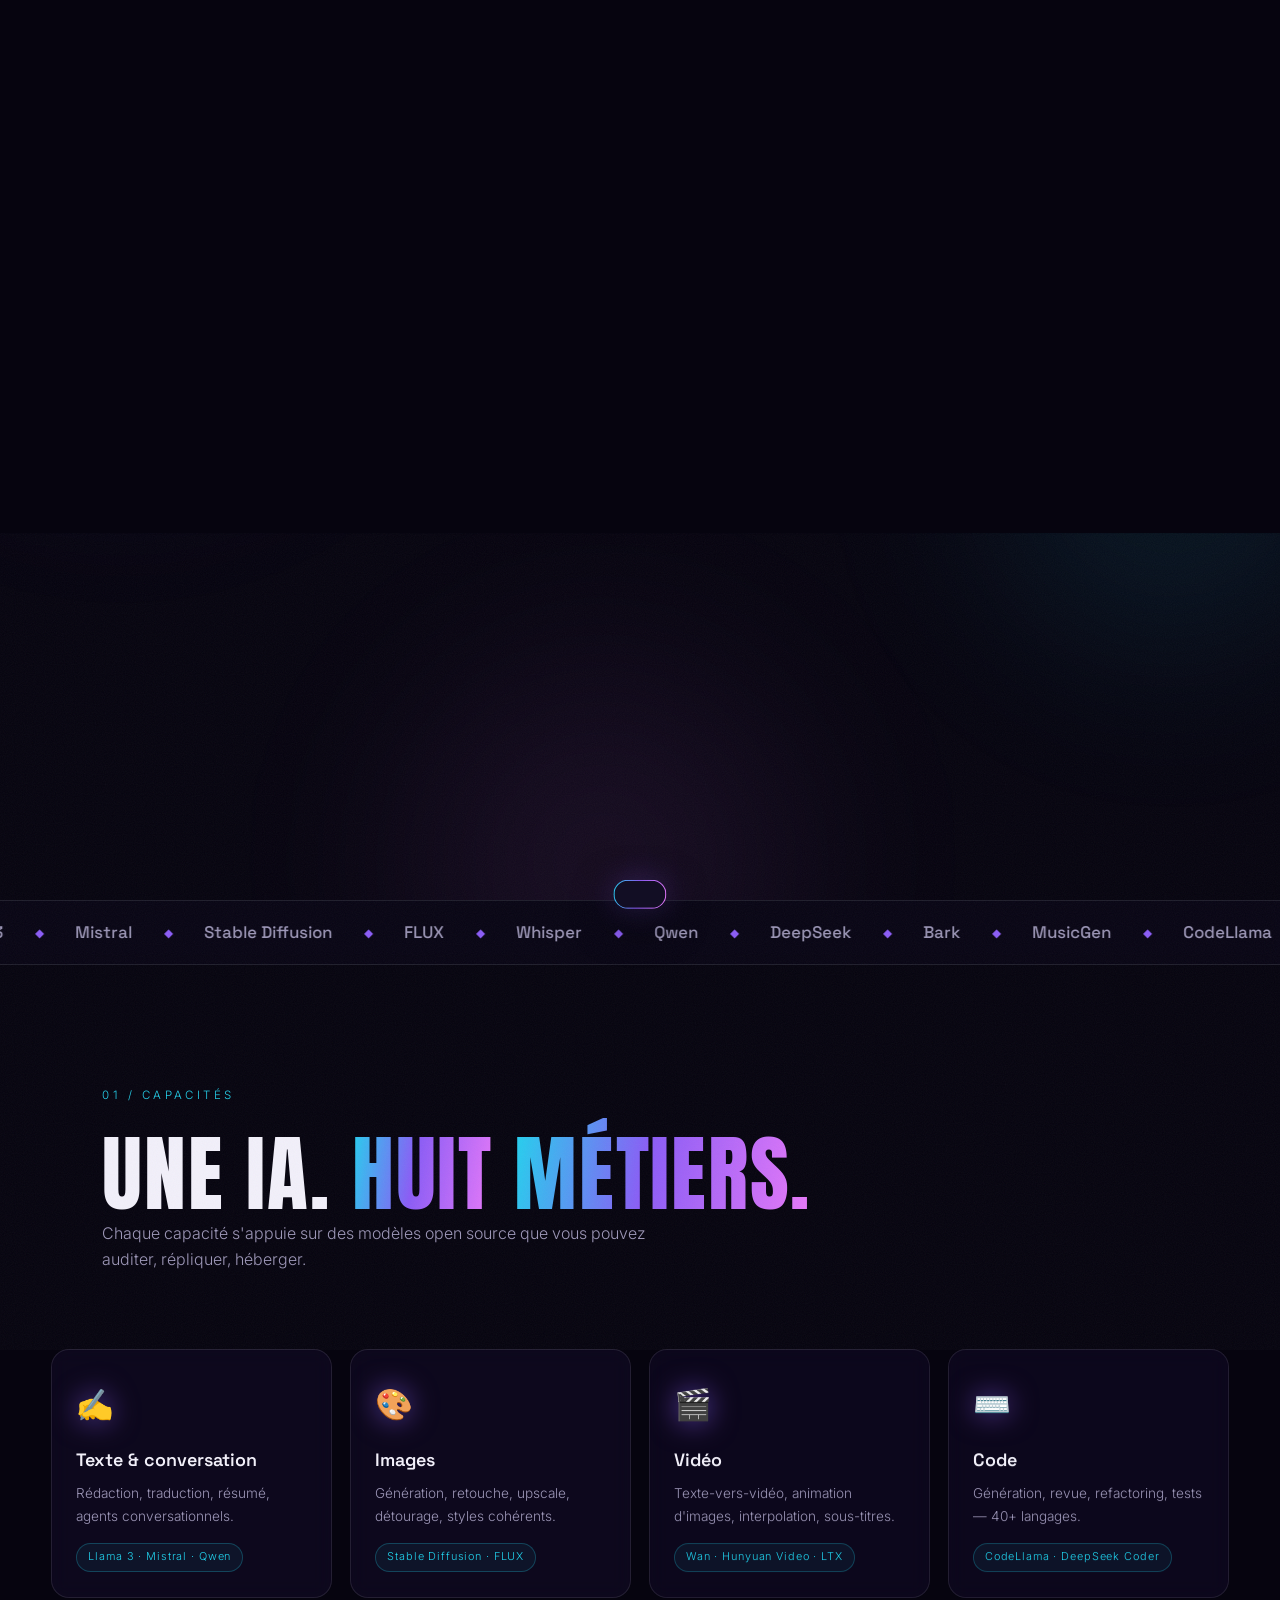
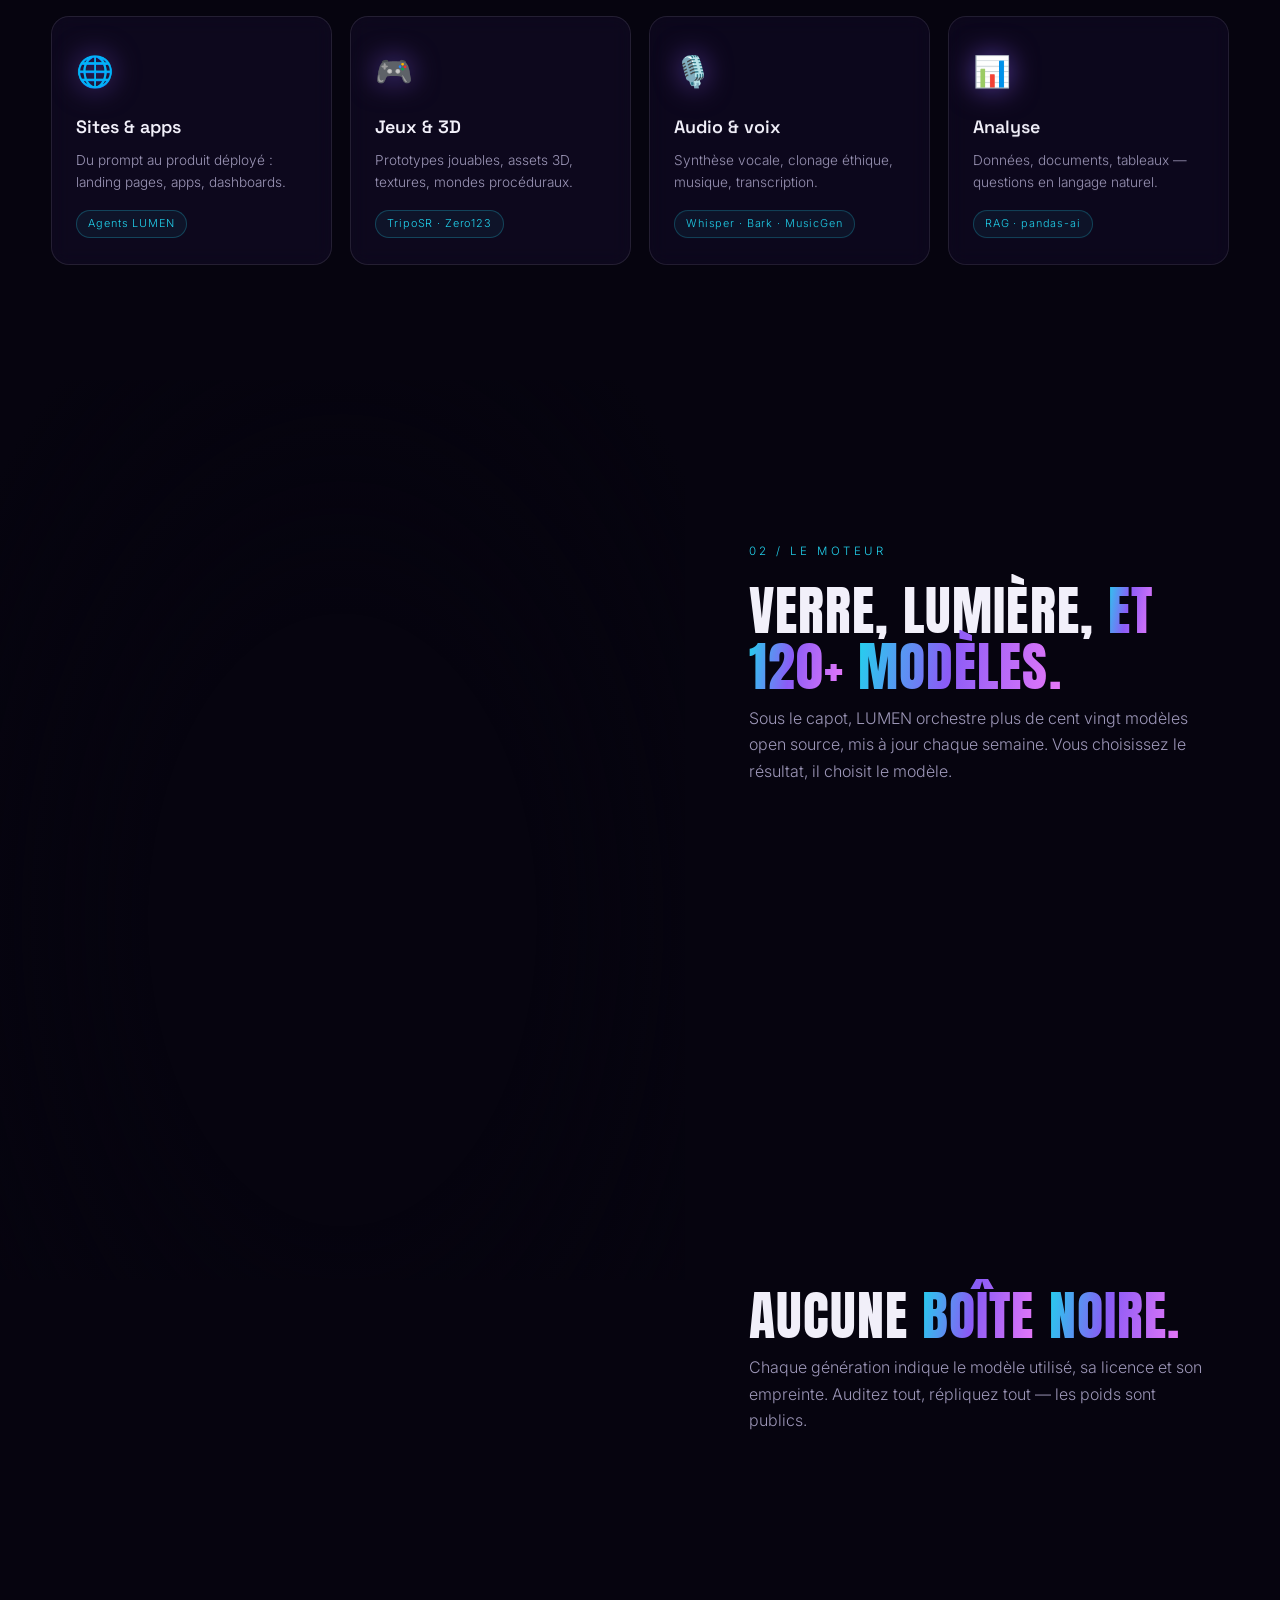
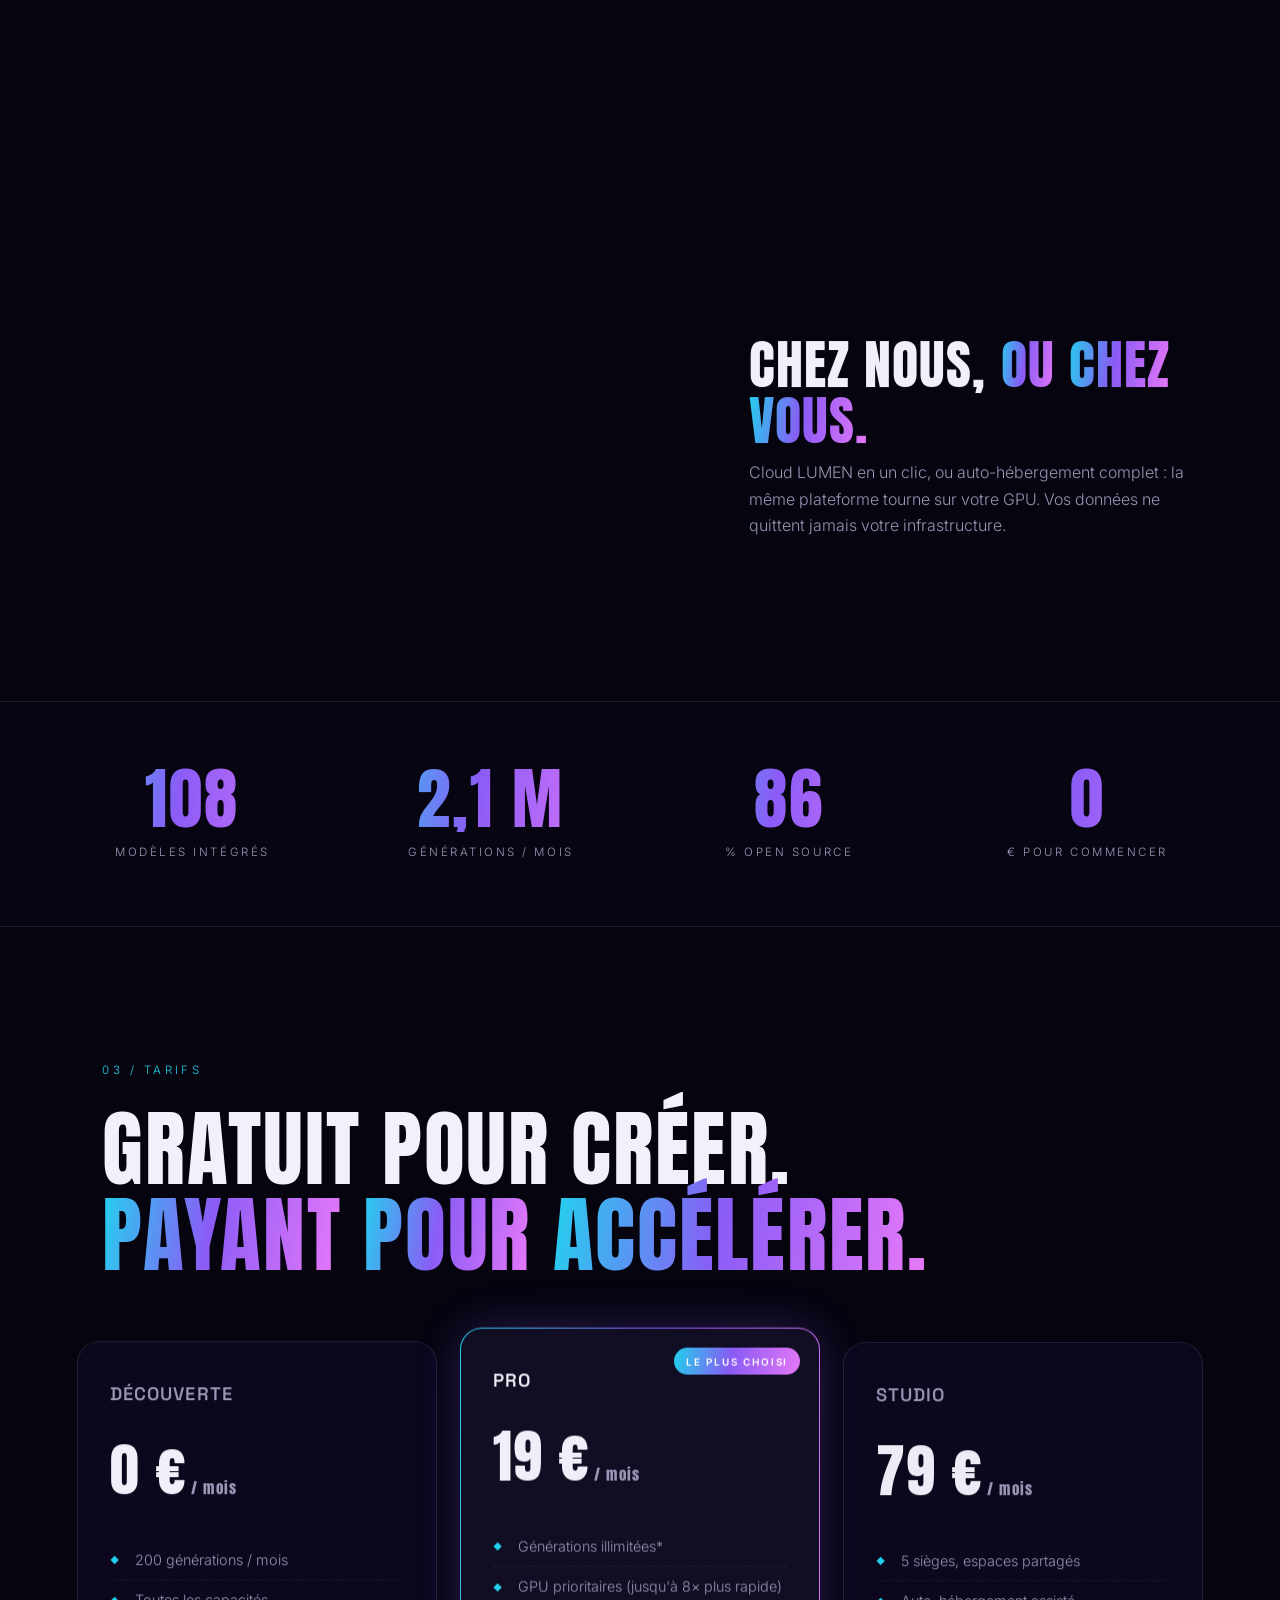
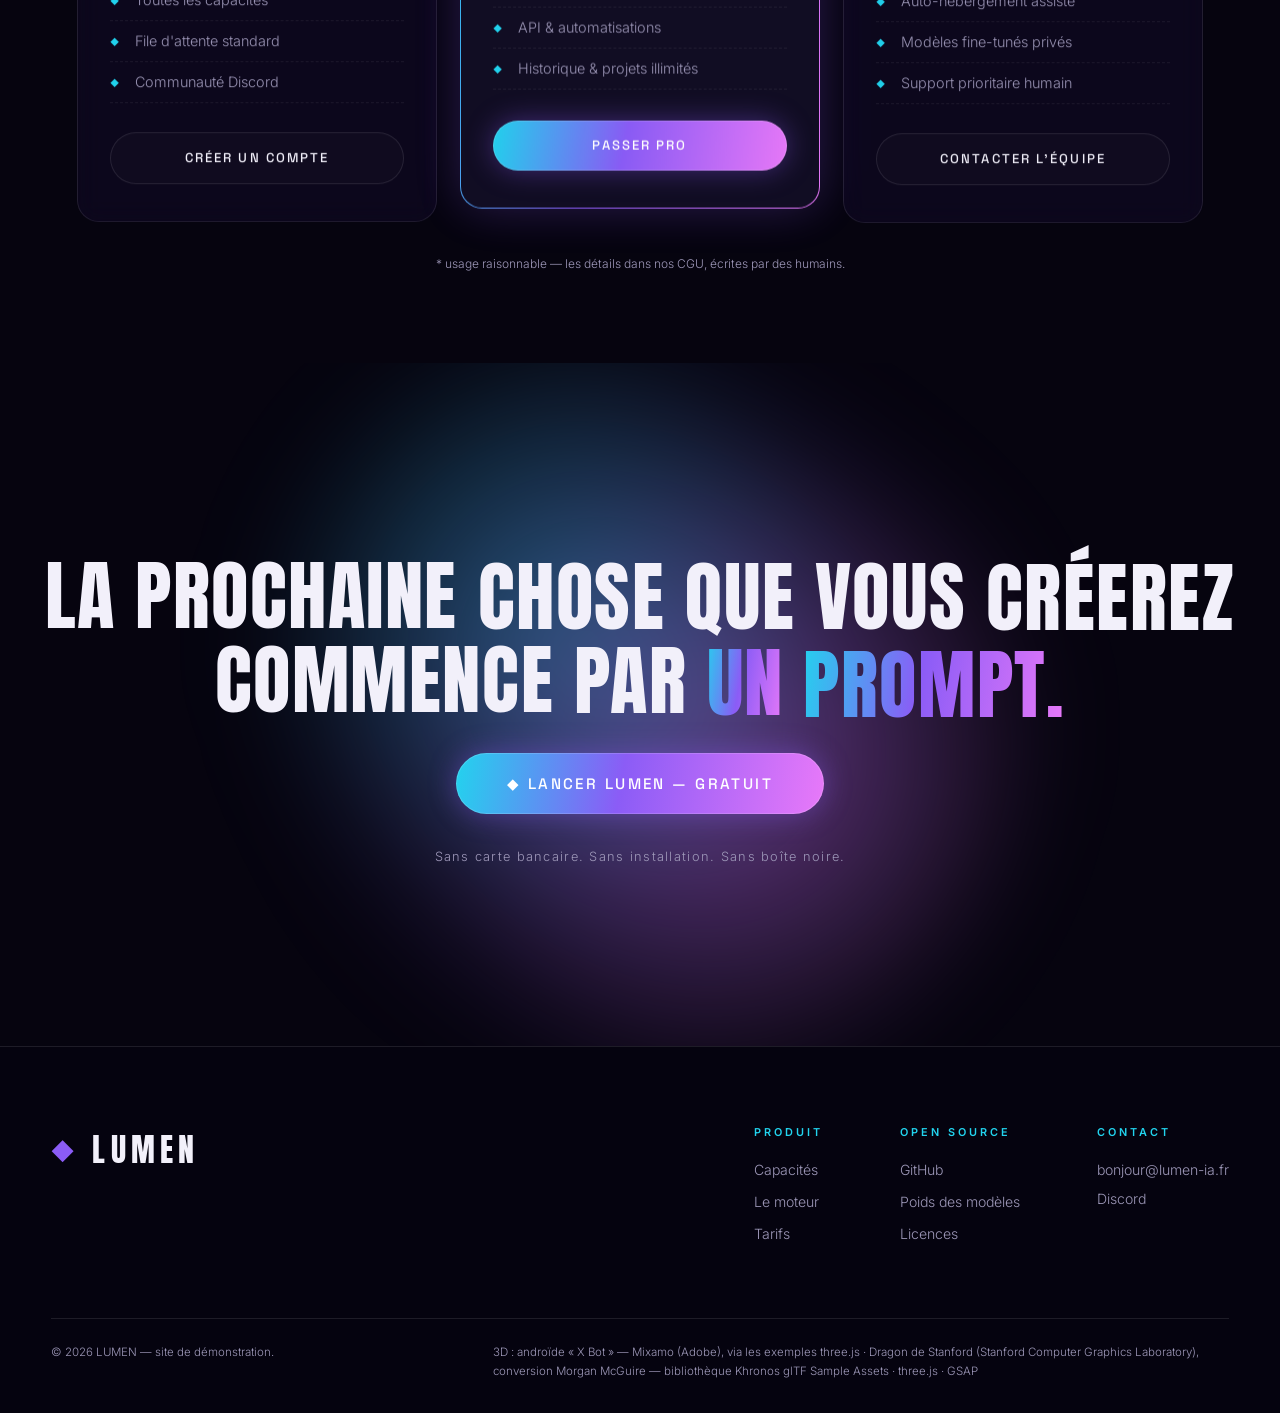
==== commit 005b3391: "Playground LUMEN : génération réellement fonctionnelle - Texte / code / analyse : vrais LLM ouverts " ====
--- a/lumen/index.html
+++ b/lumen/index.html
@@ -314,7 +314,7 @@
           <button class="btn btn--solid" id="playGo"><span>Générer</span></button>
         </div>
         <div class="play__out" id="playOut">
-          <p class="play__placeholder">Choisissez une capacité, décrivez, générez. Tout tourne dans votre navigateur — sans serveur, comme une vraie démo de modèles locaux.</p>
+          <p class="play__placeholder">Choisissez une capacité, décrivez, générez. Texte, code et analyse passent par de <b>vrais LLM ouverts</b>, les images et vidéos par <b>FLUX</b> (API libre pollinations.ai, sans clé), le site est <b>rendu en direct</b>, la 3D est <b>manipulable</b>, la voix est <b>réelle</b>. Hors connexion, repli automatique en démo locale.</p>
         </div>
       </div>
     </div>
--- a/lumen/css/style.css
+++ b/lumen/css/style.css
@@ -2,6 +2,13 @@
    LUMEN — l'IA open source qui fait tout
    charte : nuit profonde + néon violet/cyan/magenta
    ═══════════════════════════════════════════ */
+
+@font-face {
+  font-family: 'Anton';
+  src: url('../assets/fonts/Anton-Regular.ttf') format('truetype');
+  font-weight: 400;
+  font-display: swap;
+}
 
 :root {
   --bg: #06040f;
@@ -15,6 +22,7 @@
   --line: rgba(242, 240, 250, 0.1);
   --glass: rgba(139, 92, 246, 0.06);
   --display: "Space Grotesk", "Helvetica Neue", sans-serif;
+  --title: "Anton", "Arial Narrow", "Impact", sans-serif;
   --body: "Inter", "Helvetica Neue", Arial, sans-serif;
   --ease: cubic-bezier(0.65, 0.05, 0, 1);
   --grad: linear-gradient(100deg, var(--cyan) 0%, var(--violet) 45%, var(--magenta) 100%);
@@ -79,9 +87,10 @@
 }
 .preloader__inner { text-align: center; }
 .preloader__logo {
-  font-family: var(--display); font-weight: 700;
-  font-size: clamp(2.6rem, 7vw, 5rem);
-  letter-spacing: 0.22em; margin-right: -0.22em;
+  font-family: var(--title); font-weight: 400;
+  text-transform: uppercase;
+  font-size: clamp(3rem, 8vw, 6rem);
+  letter-spacing: 0.14em; margin-right: -0.14em;
 }
 .preloader__count { margin: 1.4rem 0 1rem; font-size: 0.8rem; letter-spacing: 0.3em; color: var(--cyan); }
 .preloader__bar { width: 240px; height: 2px; background: var(--line); margin: 0 auto; overflow: hidden; border-radius: 2px; }
@@ -117,7 +126,7 @@
   backdrop-filter: blur(16px);
   border-bottom: 1px solid var(--line);
 }
-.nav__logo { font-family: var(--display); font-weight: 700; font-size: 1.25rem; letter-spacing: 0.18em; }
+.nav__logo { font-family: var(--title); font-weight: 400; font-size: 1.35rem; letter-spacing: 0.16em; text-transform: uppercase; }
 .nav__links { display: flex; align-items: center; gap: 2.2rem; }
 .nav__link {
   font-size: 0.8rem; letter-spacing: 0.14em; text-transform: uppercase;
@@ -199,13 +208,14 @@
 .hero__content a, .hero__content button { pointer-events: auto; }
 .hero__eyebrow { font-size: 0.75rem; letter-spacing: 0.3em; text-transform: uppercase; color: var(--cyan); margin-bottom: 1.8rem; }
 .hero__title {
-  font-family: var(--display); font-weight: 700;
-  font-size: clamp(2.9rem, 8vw, 6.6rem);
-  line-height: 1.04; letter-spacing: -0.02em;
+  font-family: var(--title); font-weight: 400;
+  text-transform: uppercase;
+  font-size: clamp(3.2rem, 9.2vw, 8rem);
+  line-height: 0.99; letter-spacing: 0.015em;
 }
 .hero__line { display: block; overflow: hidden; }
 .hero__line > span { display: inline-block; }
-.hero__line--small { font-size: 0.52em; font-weight: 500; color: var(--ink-dim); margin-top: 0.4rem; }
+.hero__line--small { font-family: var(--display); font-size: 0.34em; font-weight: 500; letter-spacing: 0.05em; text-transform: none; color: var(--ink-dim); margin-top: 0.9rem; }
 .hero__sub { margin-top: 2rem; font-size: clamp(0.95rem, 1.3vw, 1.12rem); color: var(--ink-dim); max-width: 36rem; }
 .hero__actions { margin-top: 2.6rem; display: flex; gap: 1.1rem; flex-wrap: wrap; }
 .reveal-line { overflow: hidden; }
@@ -253,9 +263,10 @@
 .section-head { padding: 0 clamp(1.5rem, 8vw, 9rem); margin-bottom: clamp(3rem, 6vw, 5rem); }
 .section-head__index { font-size: 0.72rem; letter-spacing: 0.3em; text-transform: uppercase; color: var(--cyan); }
 .section-head__title {
-  font-family: var(--display); font-weight: 700;
-  font-size: clamp(2.4rem, 5.6vw, 4.6rem);
-  line-height: 1.08; letter-spacing: -0.02em;
+  font-family: var(--title); font-weight: 400;
+  text-transform: uppercase;
+  font-size: clamp(2.8rem, 6.6vw, 5.6rem);
+  line-height: 1.02; letter-spacing: 0.02em;
   margin-top: 0.7rem;
 }
 .section-head__sub { margin-top: 1rem; color: var(--ink-dim); max-width: 36rem; }
@@ -315,9 +326,10 @@
 .engine__steps { padding: 18vh clamp(1.5rem, 5vw, 5rem); display: flex; flex-direction: column; gap: 55vh; }
 .engine__num { font-size: 0.72rem; letter-spacing: 0.3em; text-transform: uppercase; color: var(--cyan); display: block; margin-bottom: 0.8rem; }
 .engine__step h2 {
-  font-family: var(--display); font-weight: 700;
-  font-size: clamp(2rem, 3.6vw, 3.2rem);
-  line-height: 1.1; letter-spacing: -0.02em;
+  font-family: var(--title); font-weight: 400;
+  text-transform: uppercase;
+  font-size: clamp(2.3rem, 4.2vw, 3.8rem);
+  line-height: 1.04; letter-spacing: 0.02em;
   margin-bottom: 1.2rem;
 }
 .engine__step p { color: var(--ink-dim); max-width: 30rem; }
@@ -334,8 +346,9 @@
 .stat { text-align: center; }
 .stat__num {
   display: block;
-  font-family: var(--display); font-weight: 700;
-  font-size: clamp(2.2rem, 4.6vw, 3.9rem);
+  font-family: var(--title); font-weight: 400;
+  font-size: clamp(2.5rem, 5.2vw, 4.5rem);
+  letter-spacing: 0.03em;
   line-height: 1;
 }
 .stat__label { display: block; margin-top: 0.65rem; font-size: 0.72rem; letter-spacing: 0.22em; text-transform: uppercase; color: var(--ink-dim); }
@@ -383,7 +396,7 @@
 }
 .plan h3 { font-family: var(--display); font-weight: 600; font-size: 1.15rem; letter-spacing: 0.06em; text-transform: uppercase; color: var(--ink-dim); }
 .plan--hot h3 { color: var(--ink); }
-.plan__price { font-family: var(--display); font-weight: 700; font-size: 3.1rem; margin: 0.8rem 0 1.4rem; }
+.plan__price { font-family: var(--title); font-weight: 400; font-size: 3.6rem; letter-spacing: 0.02em; margin: 0.8rem 0 1.4rem; }
 .plan__price span { font-size: 0.95rem; font-weight: 400; color: var(--ink-dim); margin-left: 0.3rem; }
 .plan ul { list-style: none; flex: 1; margin-bottom: 1.8rem; }
 .plan li { padding: 0.5rem 0 0.5rem 1.6rem; position: relative; font-size: 0.9rem; color: var(--ink-dim); border-bottom: 1px dashed rgba(242,240,250,0.07); }
@@ -412,9 +425,10 @@
 }
 .cta h2 {
   position: relative;
-  font-family: var(--display); font-weight: 700;
-  font-size: clamp(2.1rem, 5.4vw, 4.4rem);
-  line-height: 1.14; letter-spacing: -0.02em;
+  font-family: var(--title); font-weight: 400;
+  text-transform: uppercase;
+  font-size: clamp(2.4rem, 6vw, 5.2rem);
+  line-height: 1.06; letter-spacing: 0.02em;
   margin-bottom: 3rem;
 }
 .cta .btn { position: relative; }
@@ -423,7 +437,7 @@
 /* ═══════════ FOOTER ═══════════ */
 .footer { border-top: 1px solid var(--line); padding: clamp(3rem, 6vw, 5rem) clamp(1.5rem, 4vw, 4rem) 2rem; background: rgba(6,4,15,0.8); }
 .footer__top { display: flex; justify-content: space-between; gap: 3rem; flex-wrap: wrap; }
-.footer__logo { font-family: var(--display); font-weight: 700; font-size: 1.8rem; letter-spacing: 0.18em; }
+.footer__logo { font-family: var(--title); font-weight: 400; font-size: 2rem; letter-spacing: 0.16em; text-transform: uppercase; }
 .footer__cols { display: flex; gap: clamp(2rem, 6vw, 6rem); flex-wrap: wrap; }
 .footer__cols h4 { font-size: 0.68rem; letter-spacing: 0.28em; text-transform: uppercase; color: var(--cyan); font-weight: 600; margin-bottom: 1rem; }
 .footer__cols a { display: block; font-size: 0.88rem; color: var(--ink-dim); margin-bottom: 0.55rem; transition: color 0.3s; }
@@ -570,6 +584,16 @@
 .play__eq { display: flex; align-items: flex-end; gap: 4px; height: 72px; margin-top: 1rem; }
 .play__eq span { flex: 1; background: var(--grad); border-radius: 3px 3px 0 0; min-height: 6px; }
 .play__meta { margin-top: 0.9rem; font-size: 0.72rem; color: var(--ink-dim); }
+.play__frame {
+  width: 100%; height: 320px; border: 1px solid var(--line); border-radius: 12px;
+  background: #fff; margin-top: 0.8rem; display: block;
+}
+.play__mini3d {
+  width: 100%; height: 280px; display: block; margin-top: 0.8rem;
+  border: 1px solid var(--line); border-radius: 12px;
+  background: radial-gradient(ellipse at 50% 70%, rgba(139,92,246,0.12), transparent 65%), var(--bg-2);
+  cursor: grab; touch-action: none;
+}
 .play__replay { margin-top: 0.9rem; }
 .cursor-none { cursor: wait; }
 
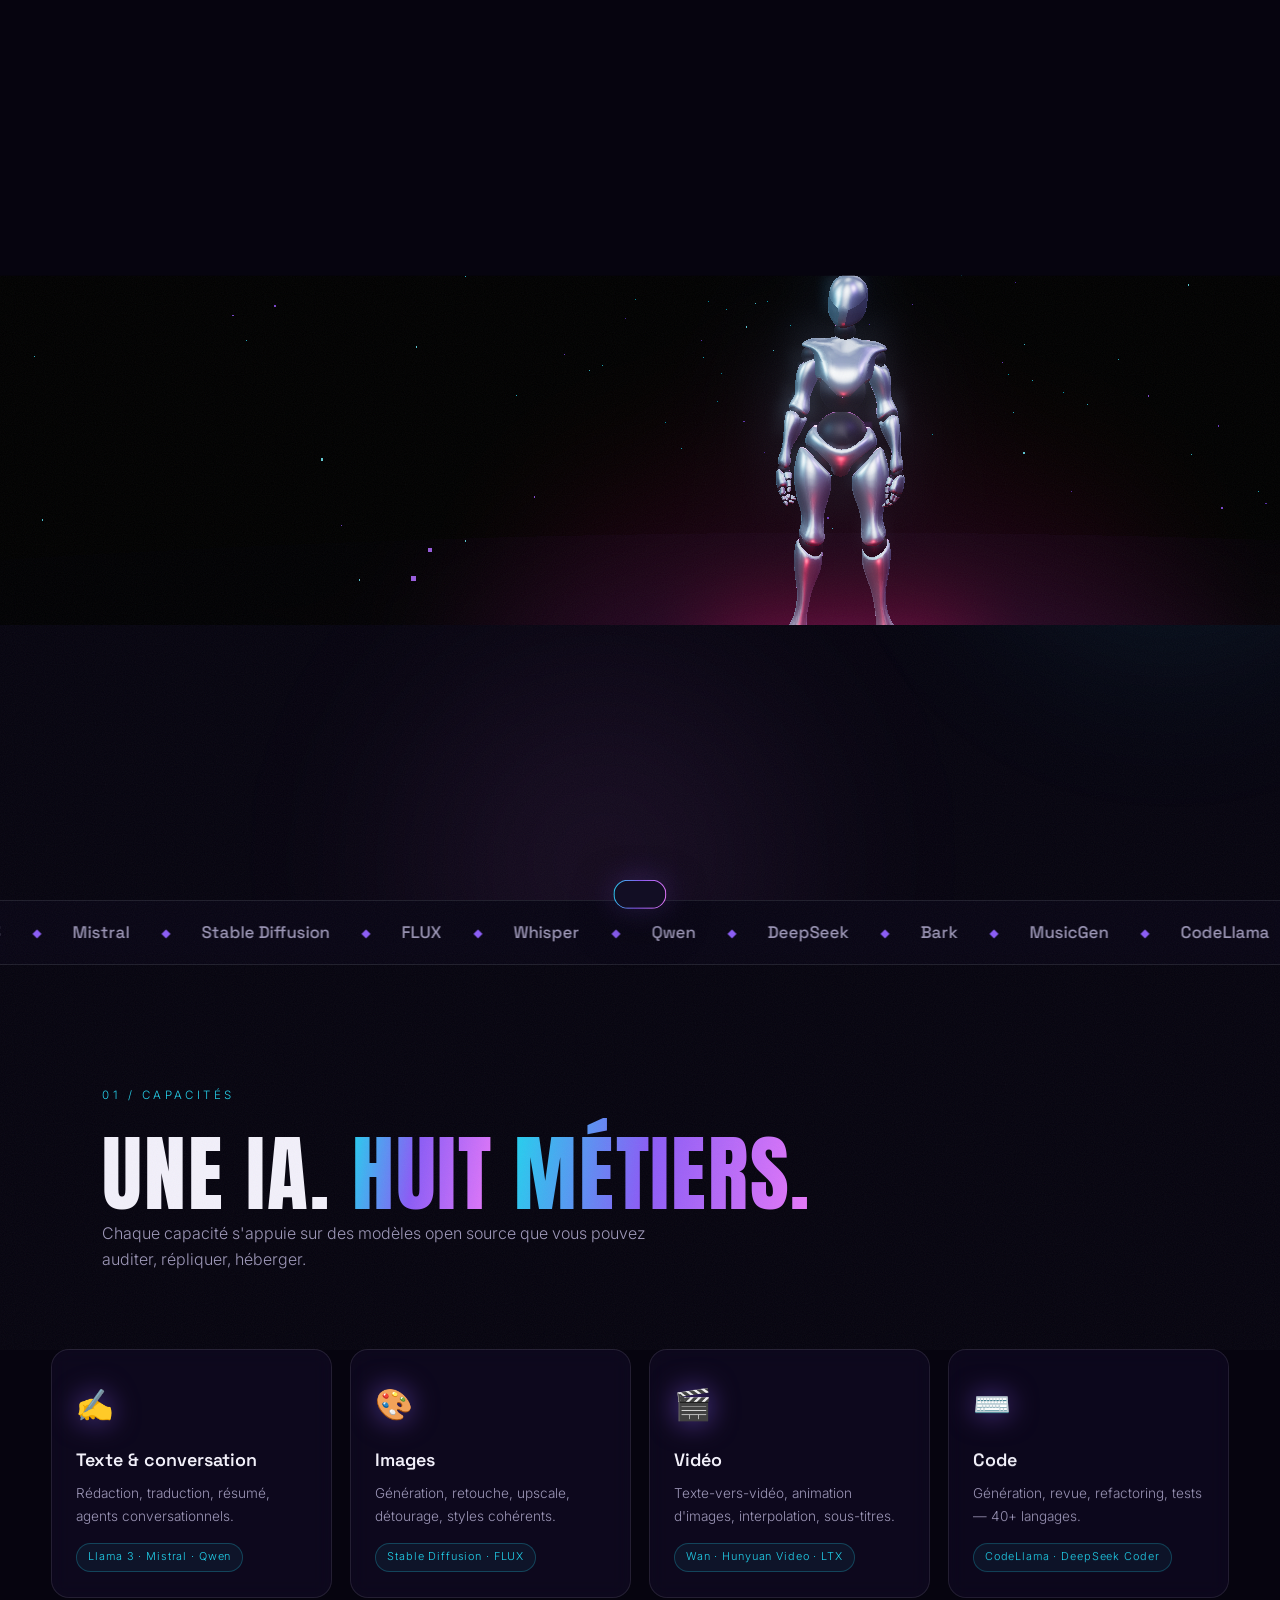
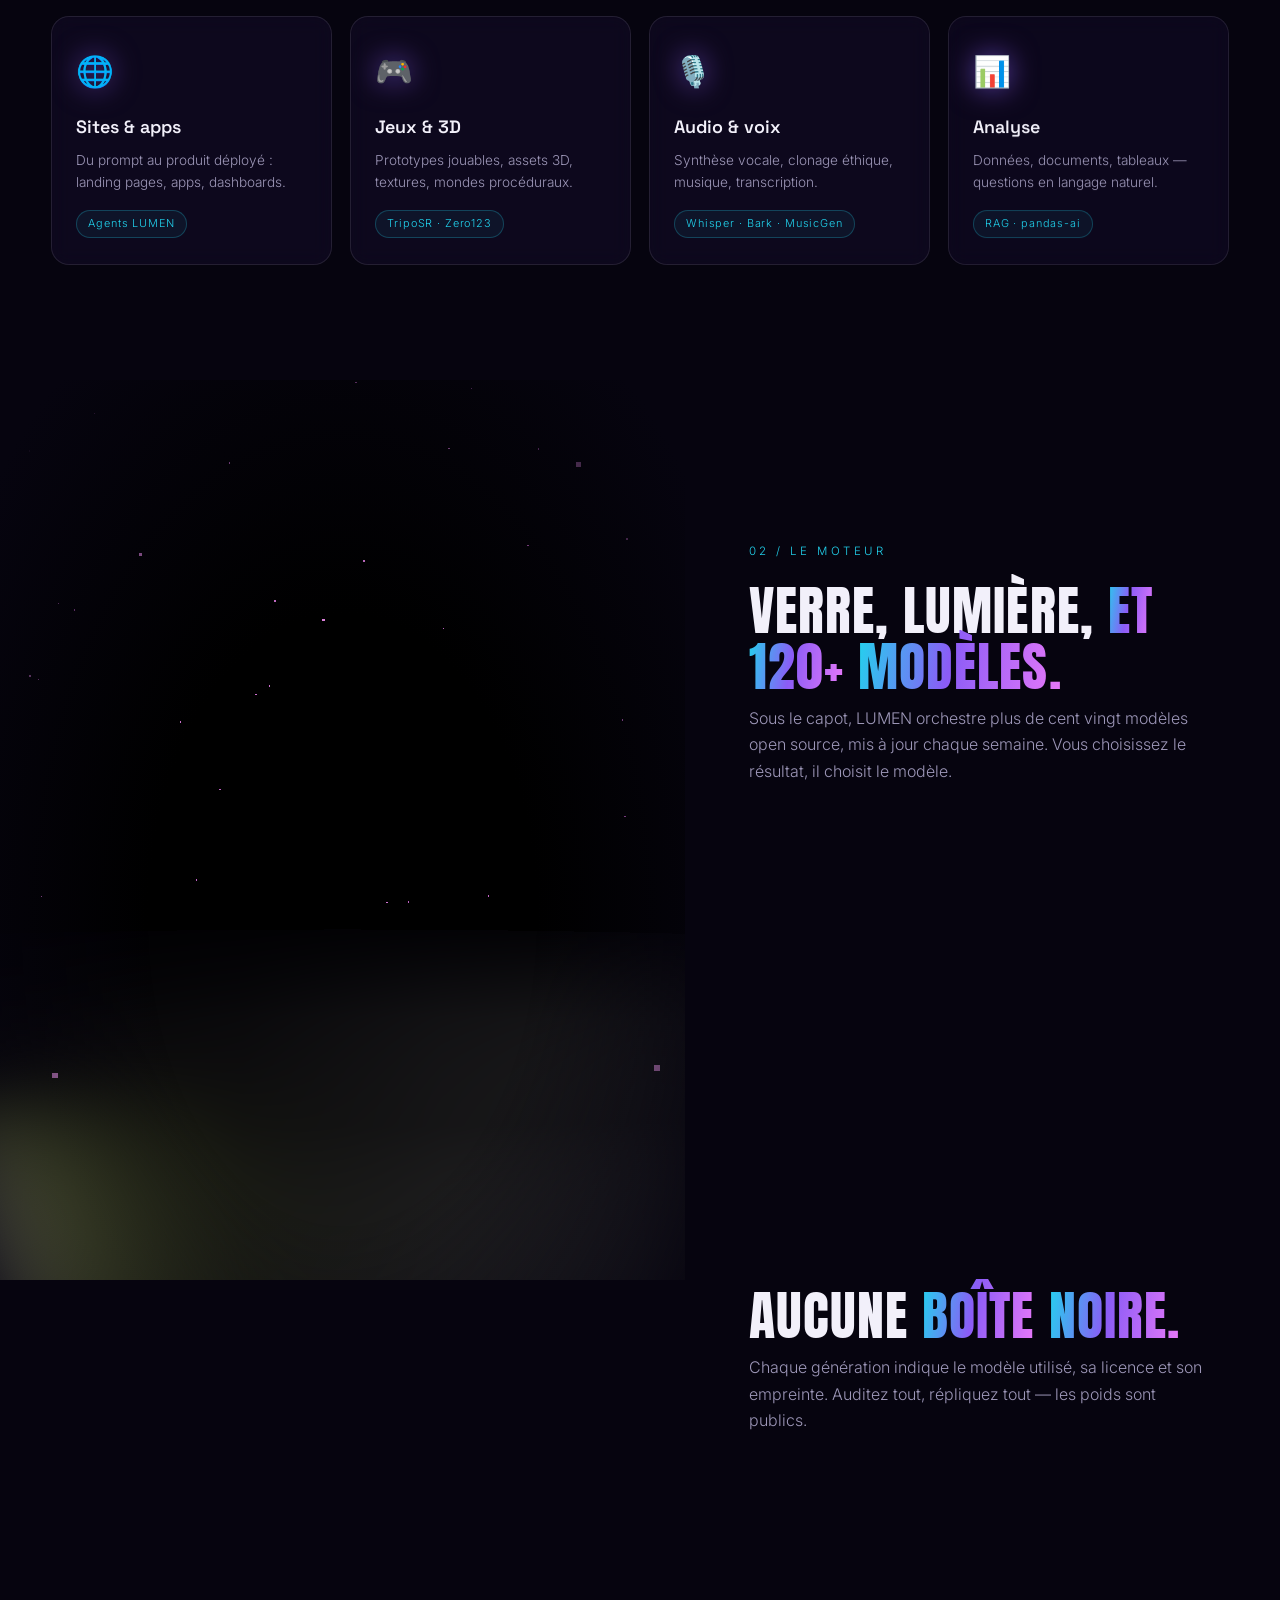
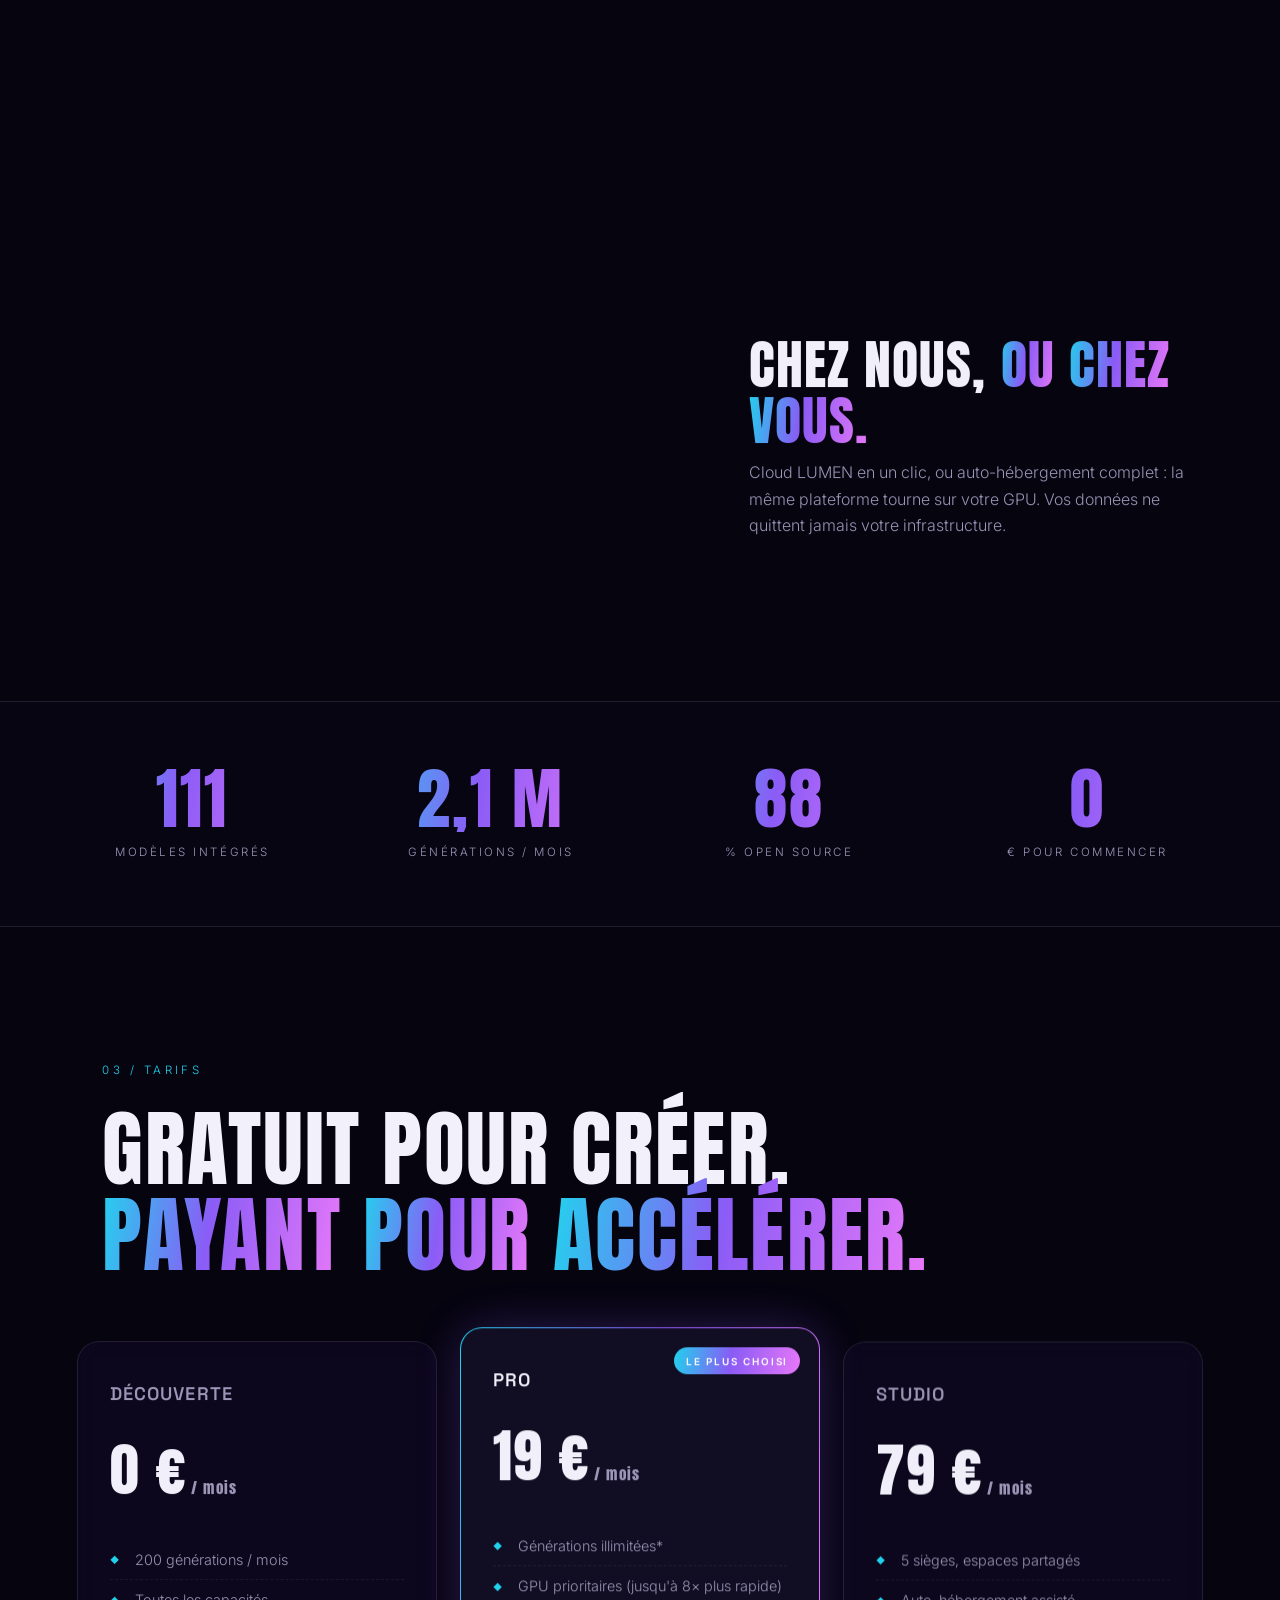
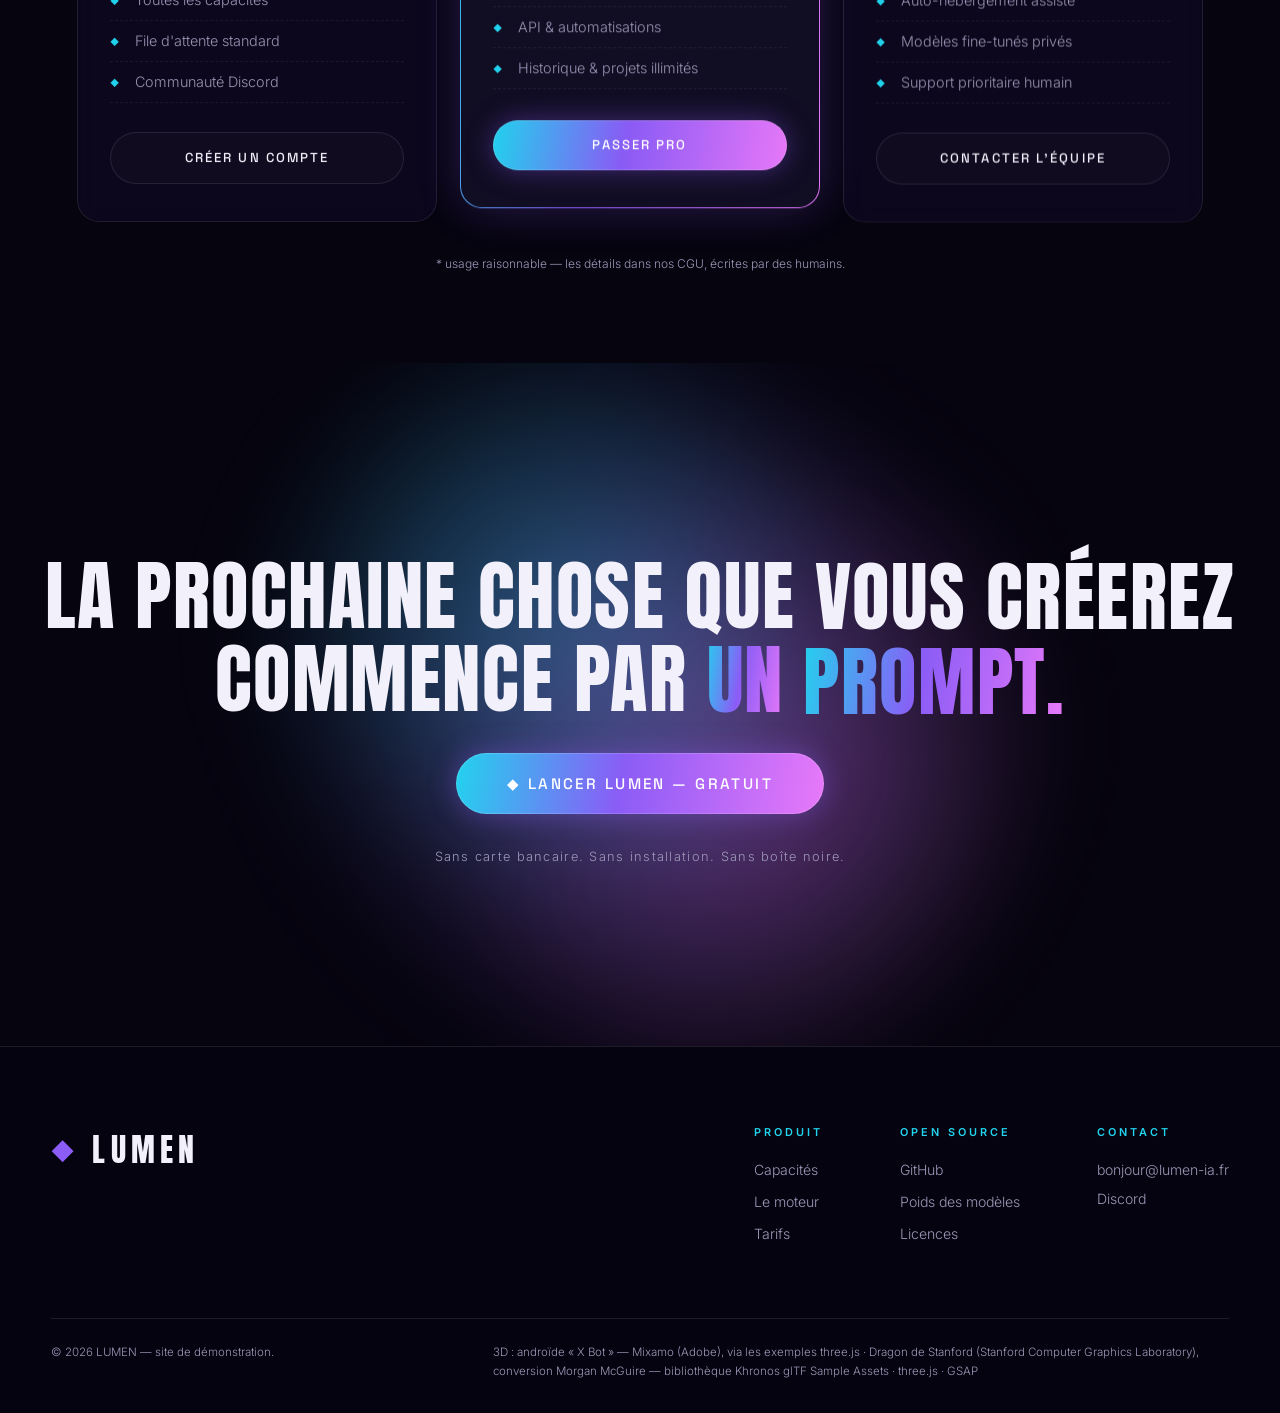
==== commit 048852c2: "Playground : robustesse des appels IA + indicateur de connexion - Retrait du crossOrigin sur les ima" ====
--- a/lumen/index.html
+++ b/lumen/index.html
@@ -306,7 +306,7 @@
 
       <!-- vue : playground -->
       <div class="modal__view" id="viewPlay" hidden>
-        <span class="modal__kicker">Playground <em class="grad">démo locale</em></span>
+        <span class="modal__kicker">Playground <em class="grad">génération réelle</em></span>
         <h3>Que voulez-vous créer&nbsp;?</h3>
         <div class="play__caps" id="playCaps"></div>
         <div class="play__row">
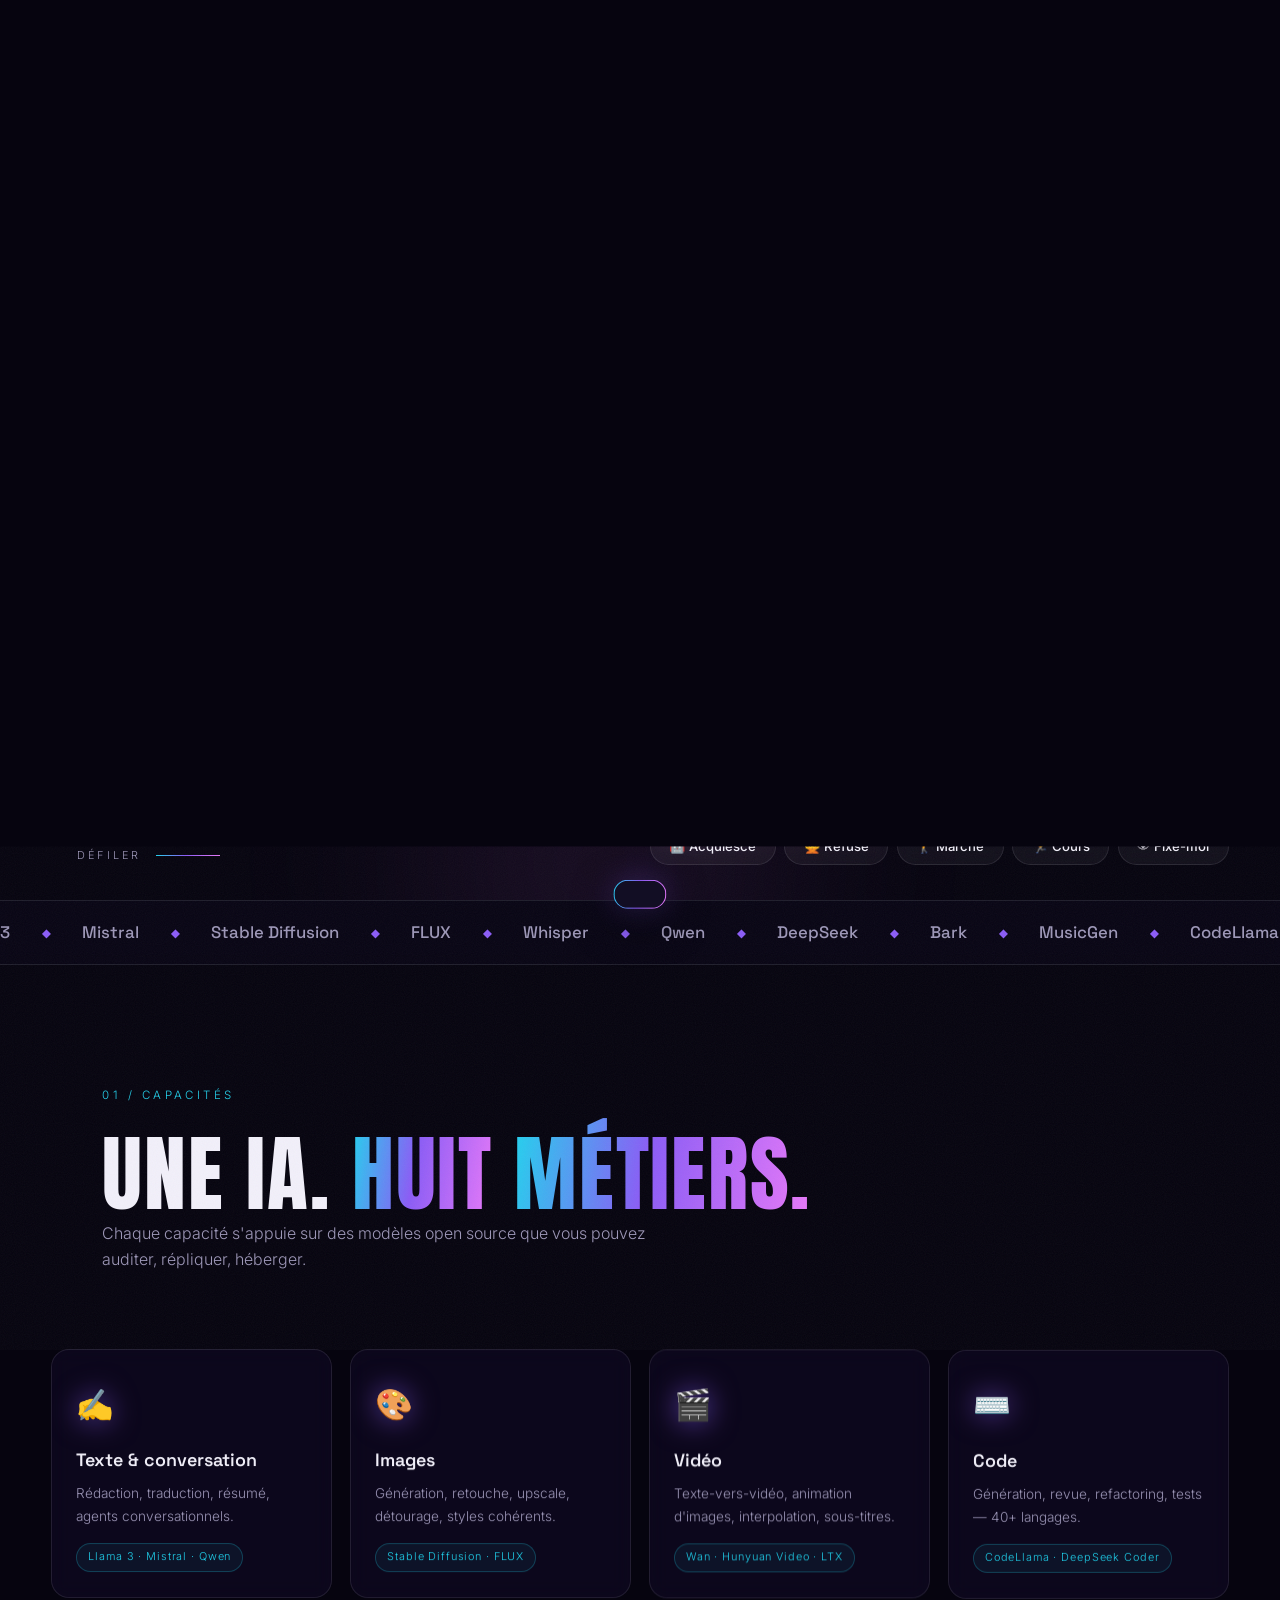
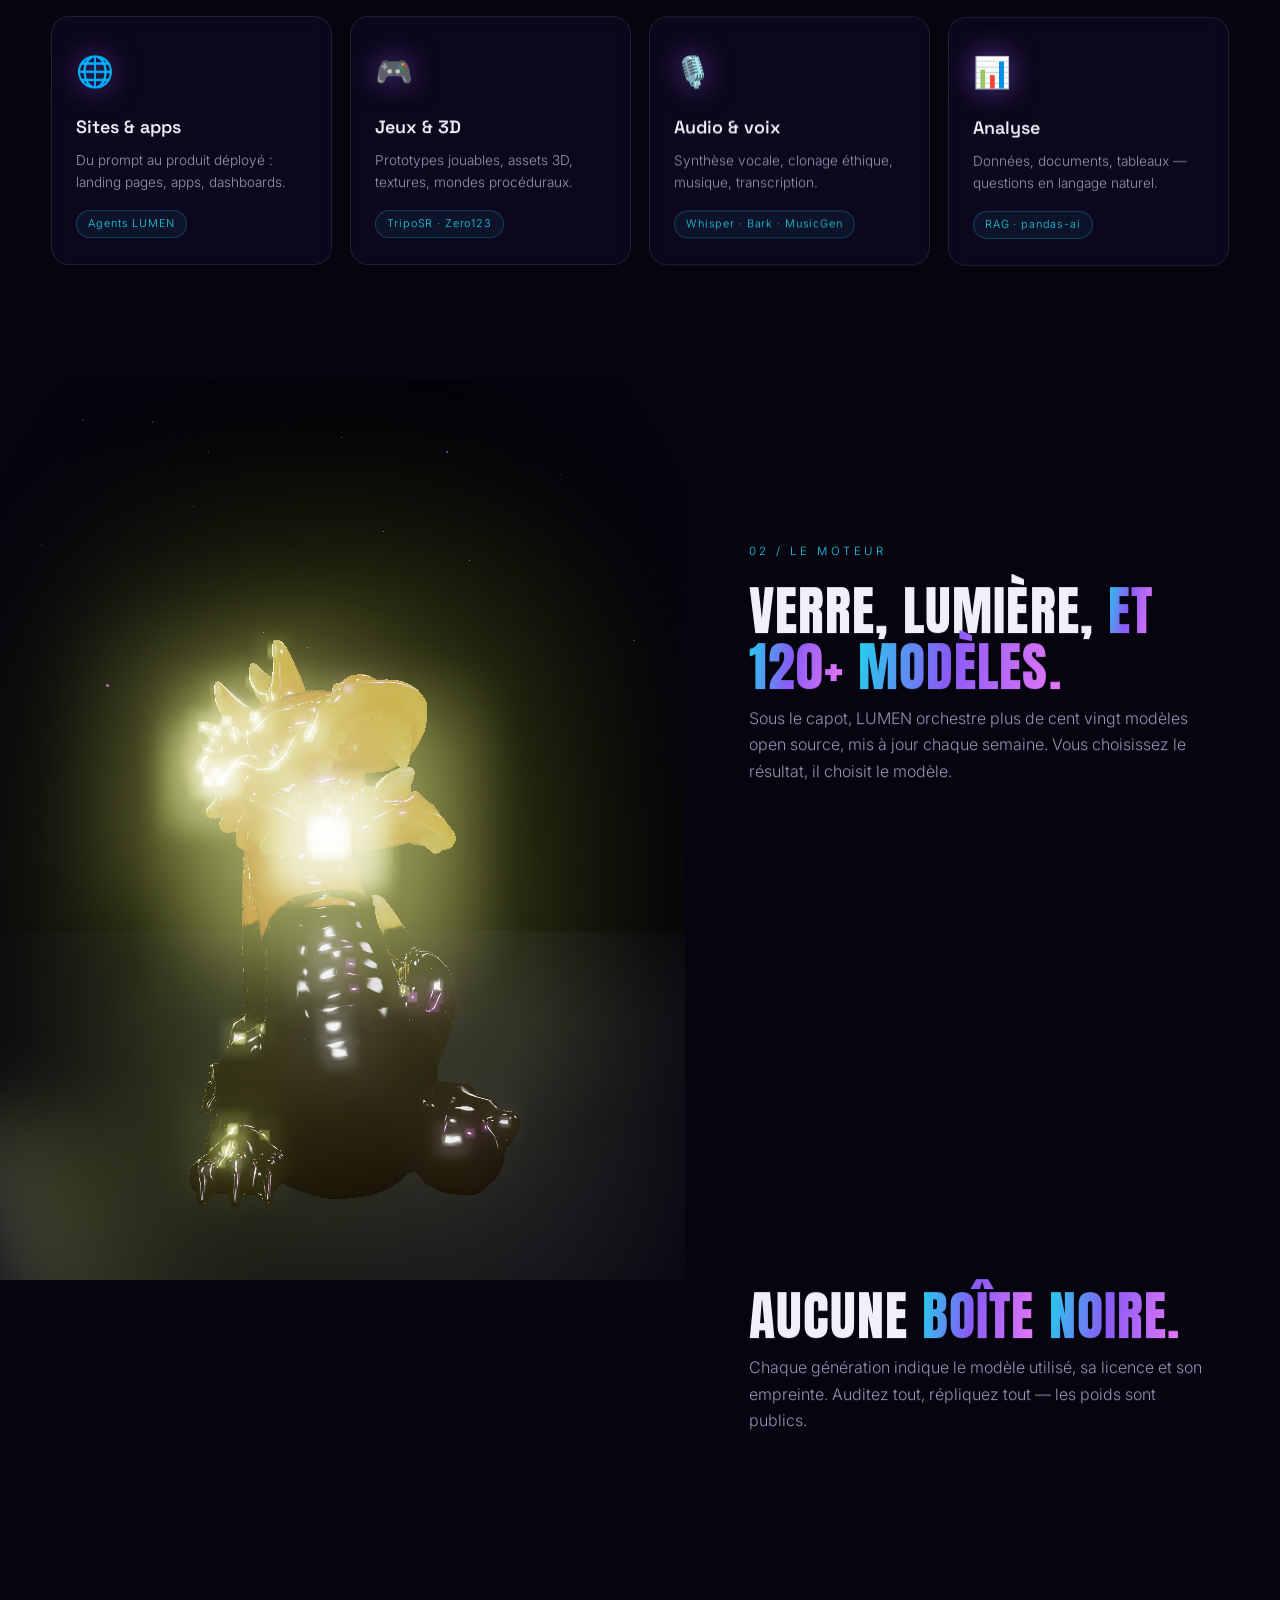
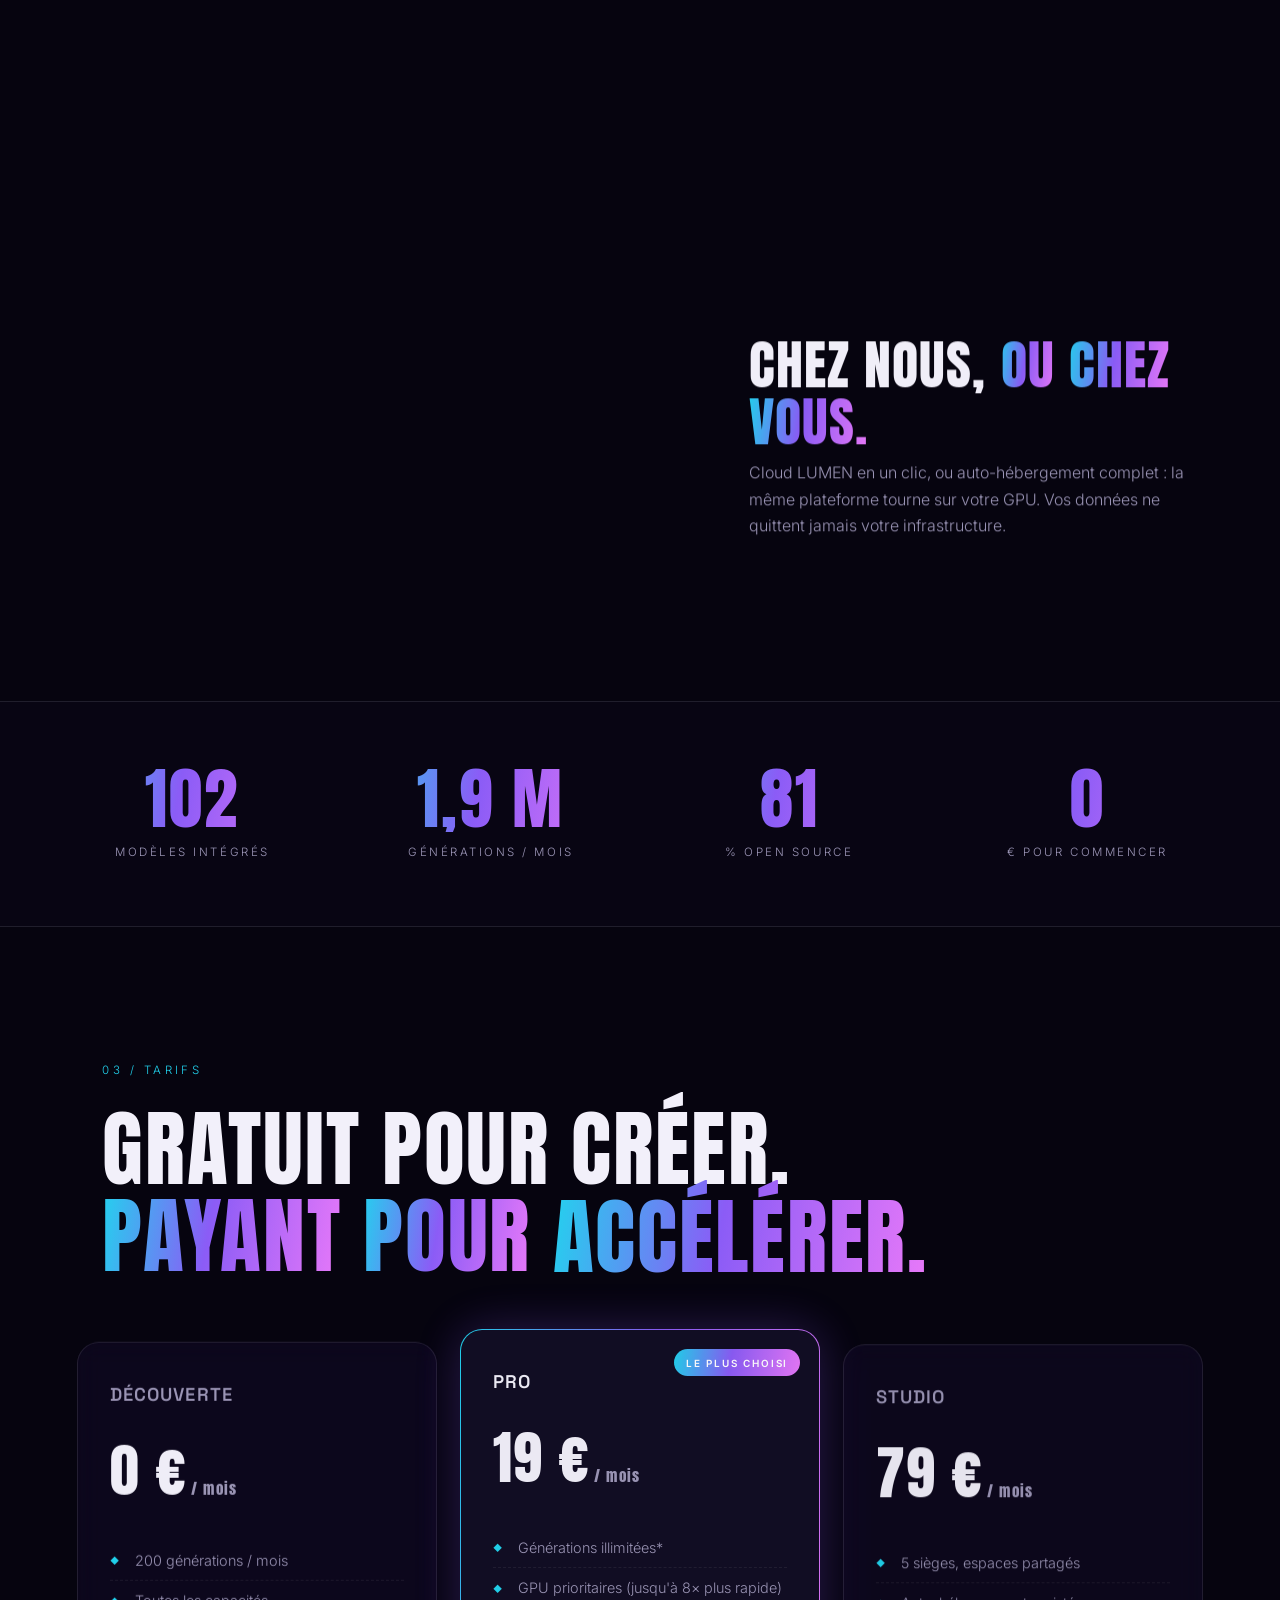
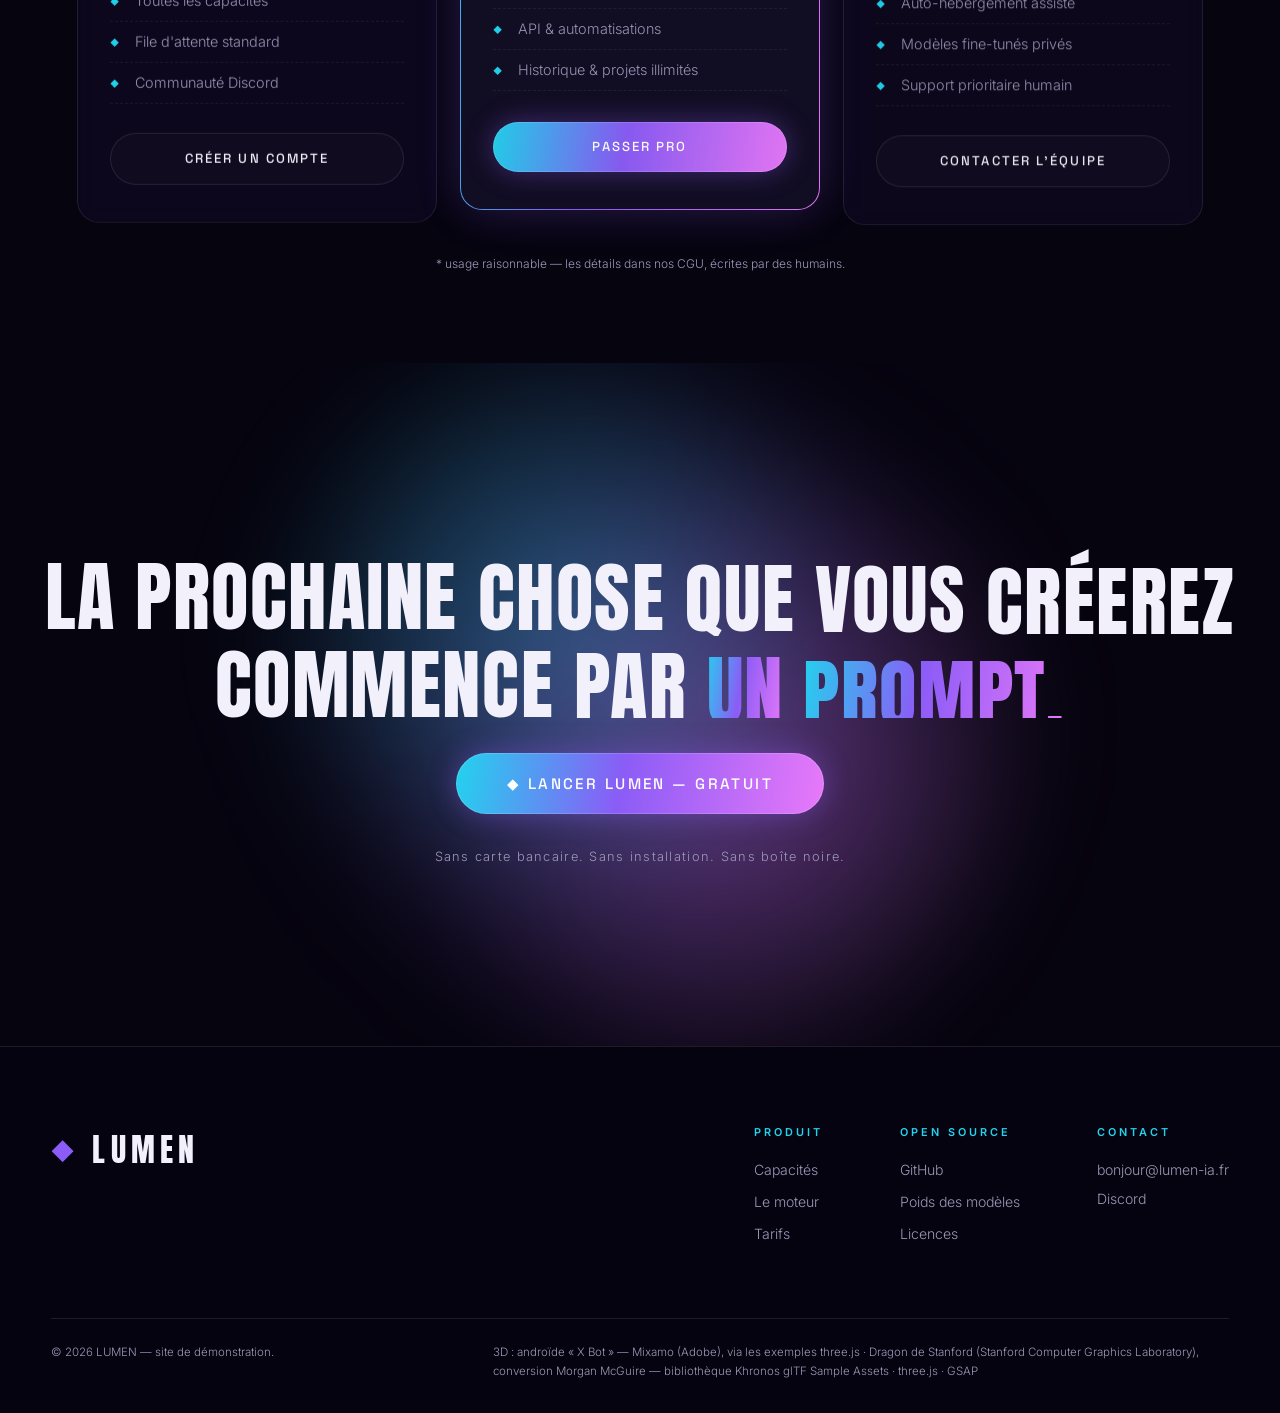
==== commit 0d58dba9: "3D : l'IA fouille le catalogue complet (~60 GLB), anti-répétition, humain réaliste - Catalogue Khron" ====
--- a/lumen/index.html
+++ b/lumen/index.html
@@ -8,7 +8,7 @@
   <link rel="preconnect" href="https://fonts.googleapis.com">
   <link rel="preconnect" href="https://fonts.gstatic.com" crossorigin>
   <link href="https://fonts.googleapis.com/css2?family=Space+Grotesk:wght@300;400;500;600;700&family=Inter:wght@300;400;500;600&display=swap" rel="stylesheet">
-  <link rel="stylesheet" href="css/style.css">
+  <link rel="stylesheet" href="css/style.css?v=9">
   <link rel="icon" href="data:image/svg+xml,<svg xmlns='http://www.w3.org/2000/svg' viewBox='0 0 100 100'><text y='.9em' font-size='90'>◆</text></svg>">
 </head>
 <body>
@@ -328,6 +328,6 @@
   <script type="importmap">
     { "imports": { "three": "./js/vendor/three.module.js" } }
   </script>
-  <script type="module" src="js/main.js"></script>
+  <script type="module" src="js/main.js?v=9"></script>
 </body>
 </html>
--- a/lumen/css/style.css
+++ b/lumen/css/style.css
@@ -640,3 +640,18 @@
 @media (max-width: 600px) {
   .caps__grid { grid-template-columns: 1fr; }
 }
+
+/* ═══════════ CINÉMATIQUE 3D ═══════════ */
+.play__cine {
+  position: relative; width: 100%; margin-top: 0.8rem;
+  border-radius: 12px; overflow: hidden; border: 1px solid var(--line);
+  background: #000;
+}
+.play__cine canvas { display: block; width: 100%; height: 100%; }
+.cine-bar { position: absolute; left: 0; right: 0; height: 11%; background: #000; pointer-events: none; }
+.cine-bar--t { top: 0; } .cine-bar--b { bottom: 0; }
+.cine-label {
+  position: absolute; left: 14px; bottom: calc(11% + 8px);
+  font-family: ui-monospace, monospace; font-size: 0.66rem; letter-spacing: 0.14em;
+  color: rgba(255,255,255,0.6); pointer-events: none;
+}
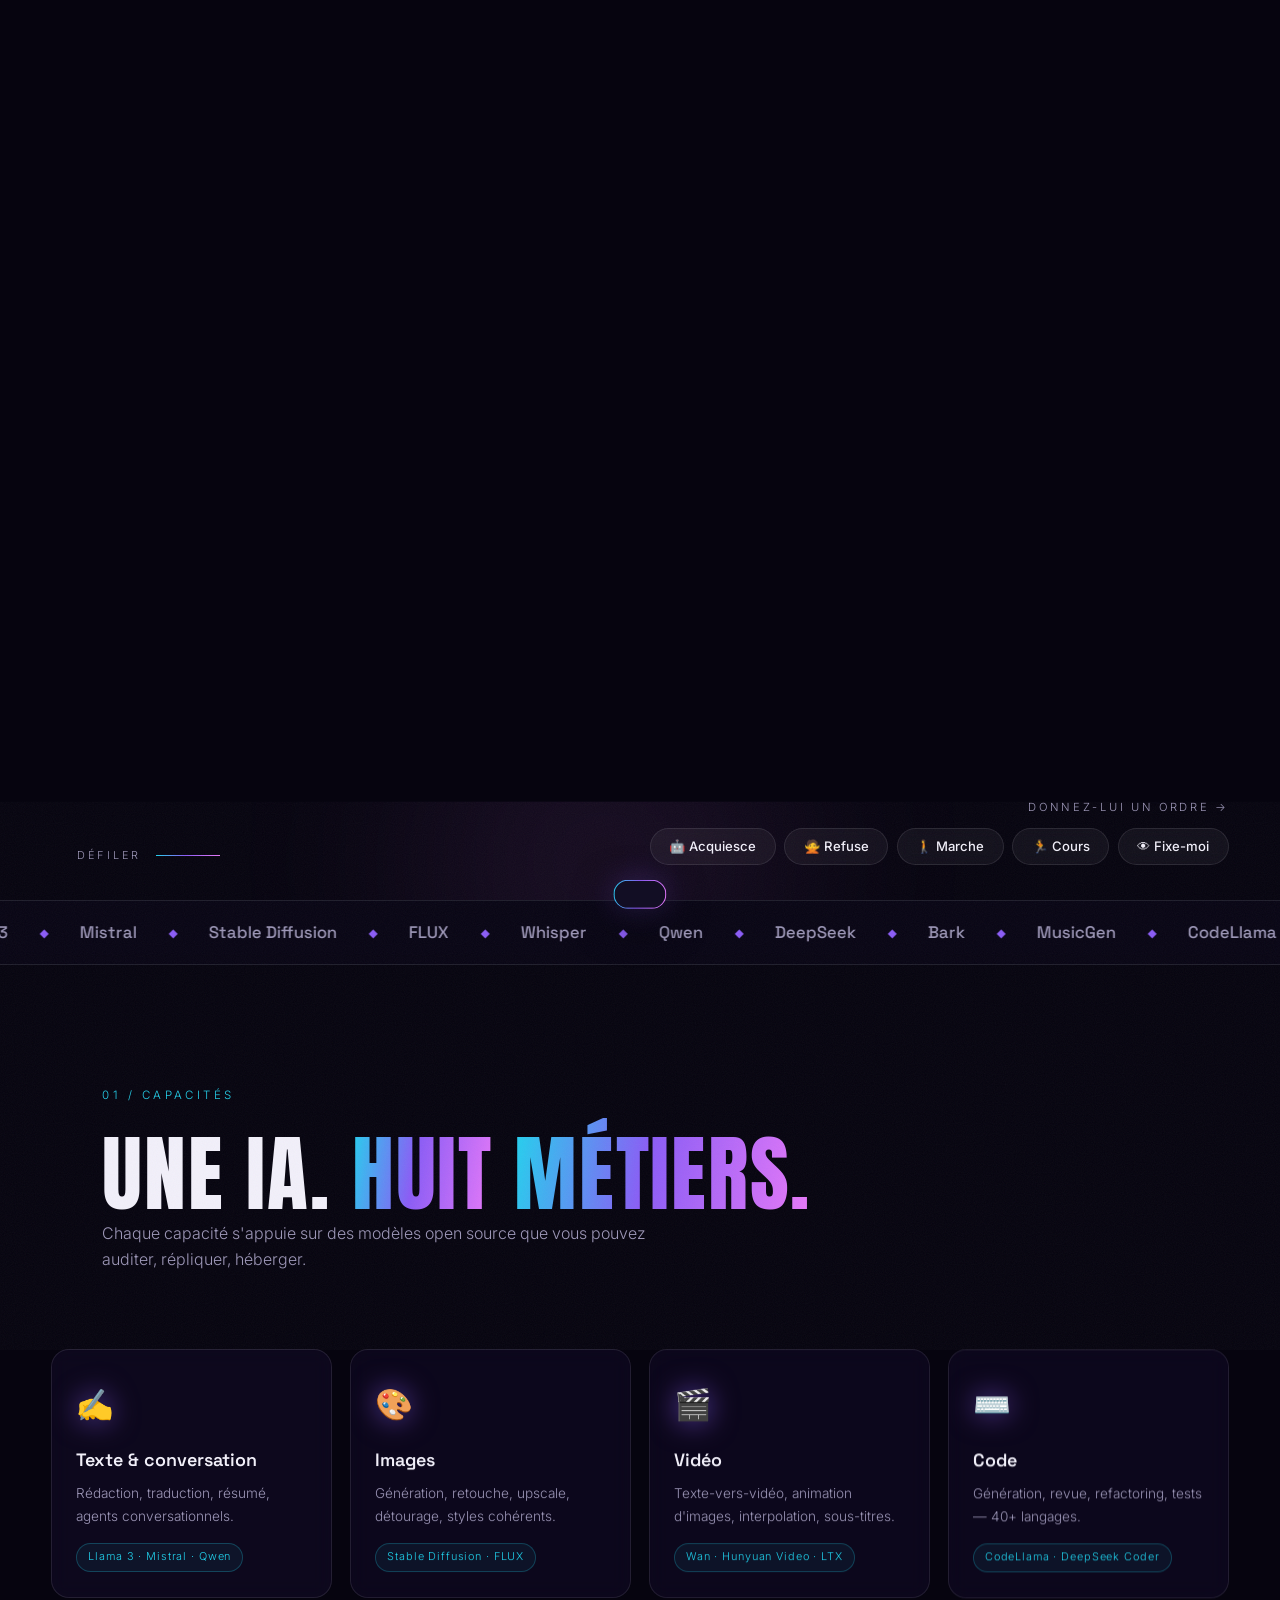
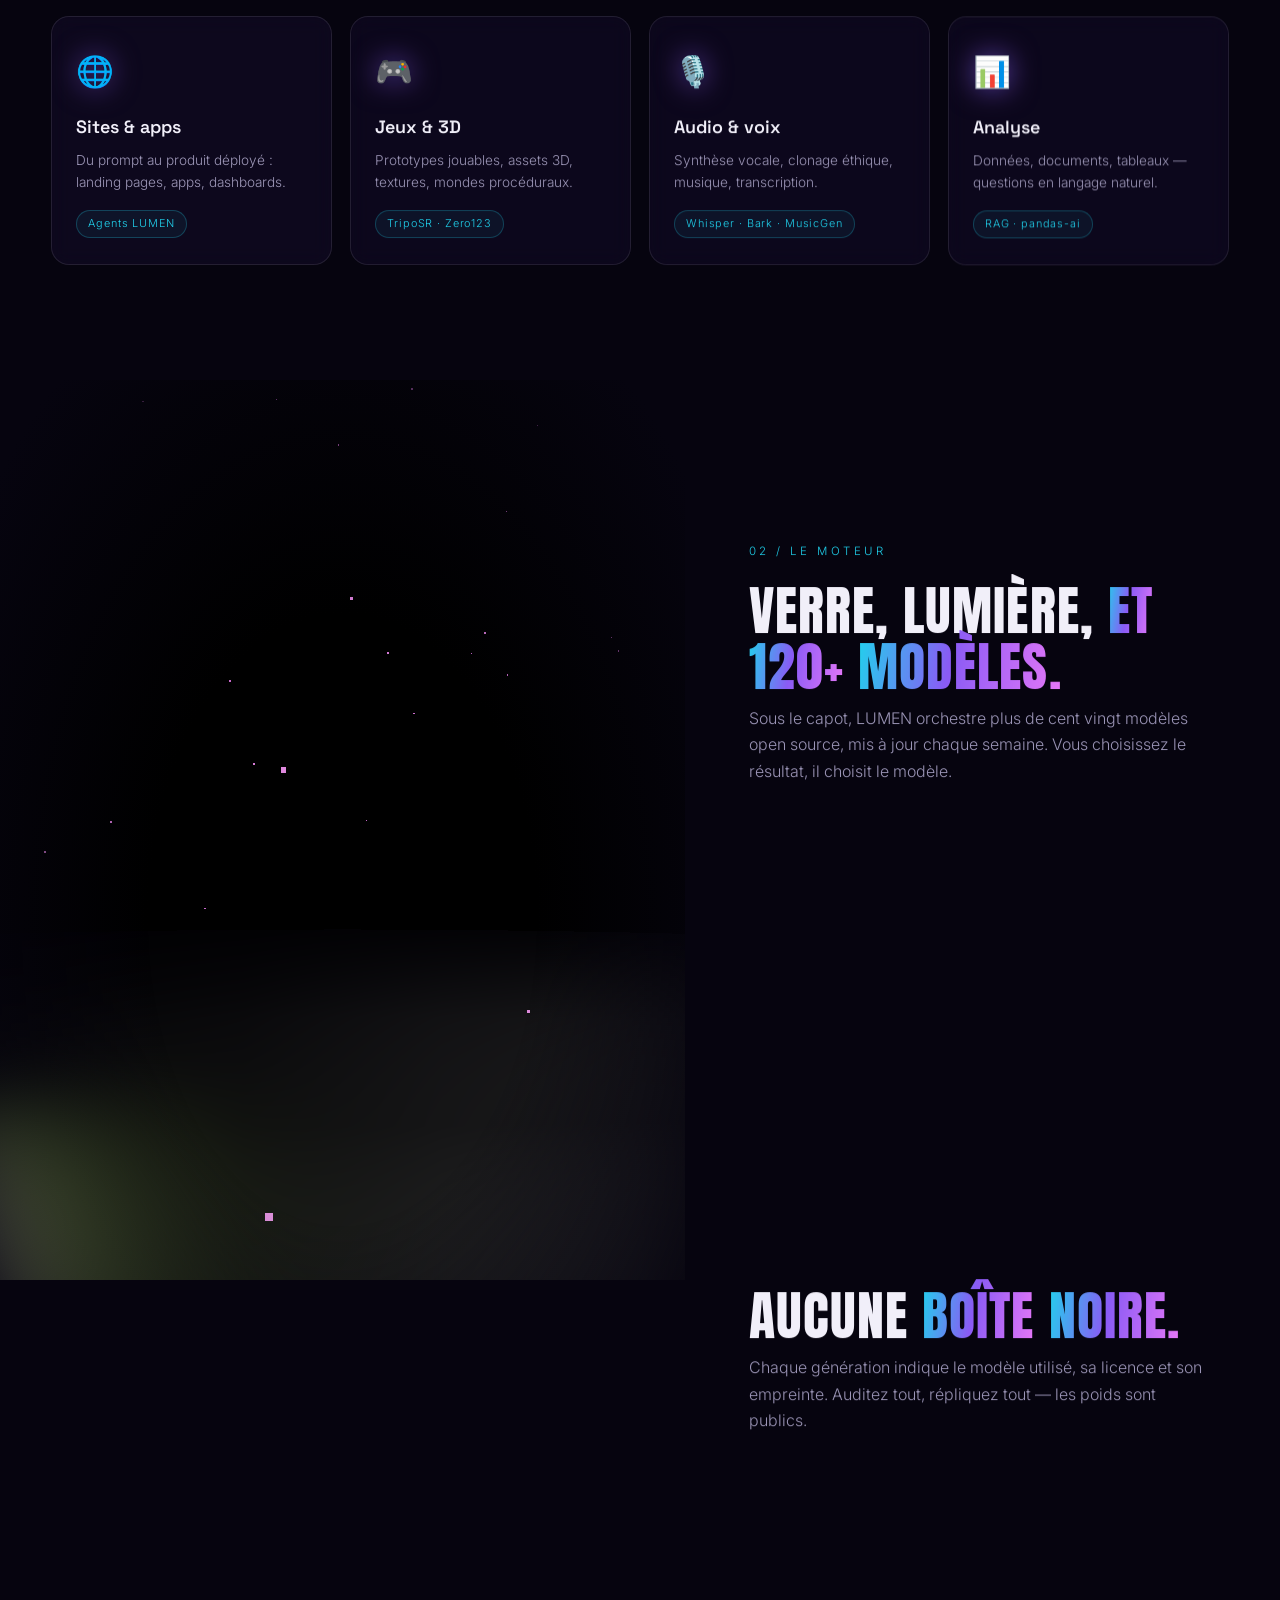
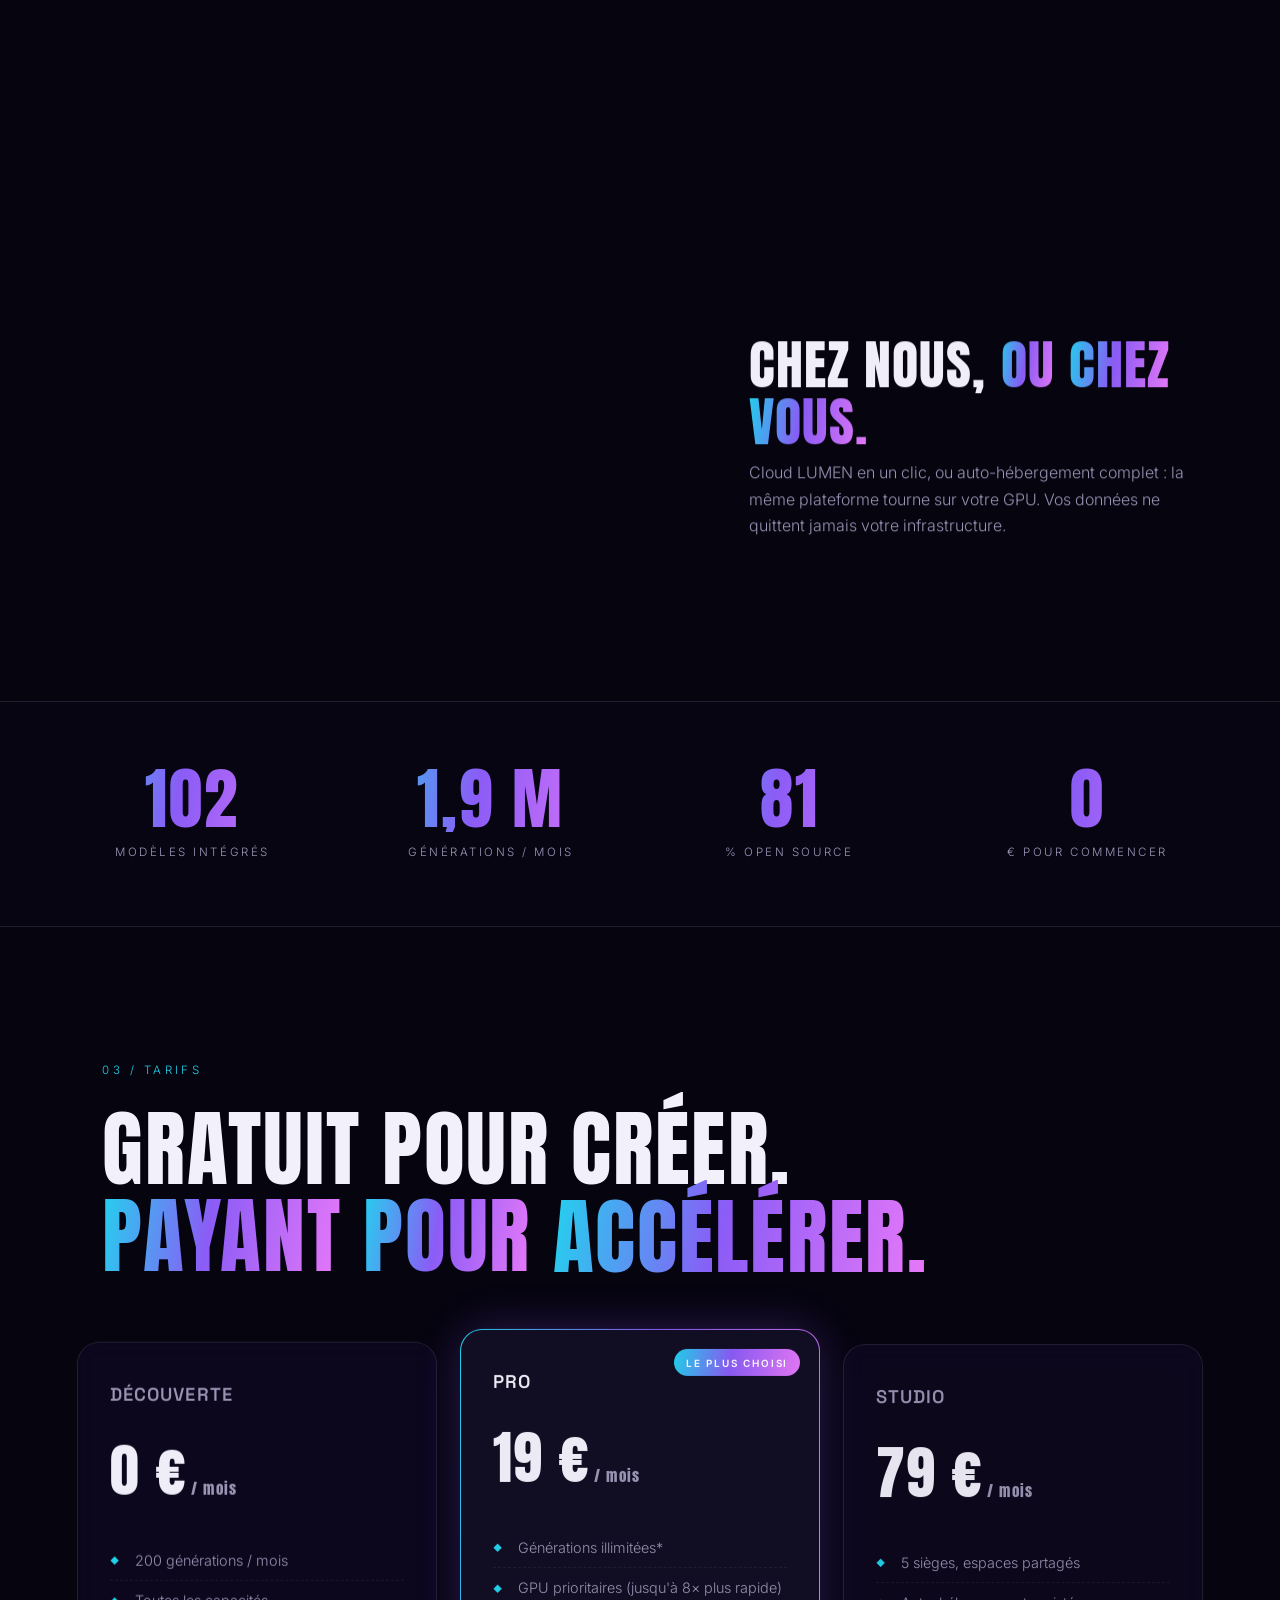
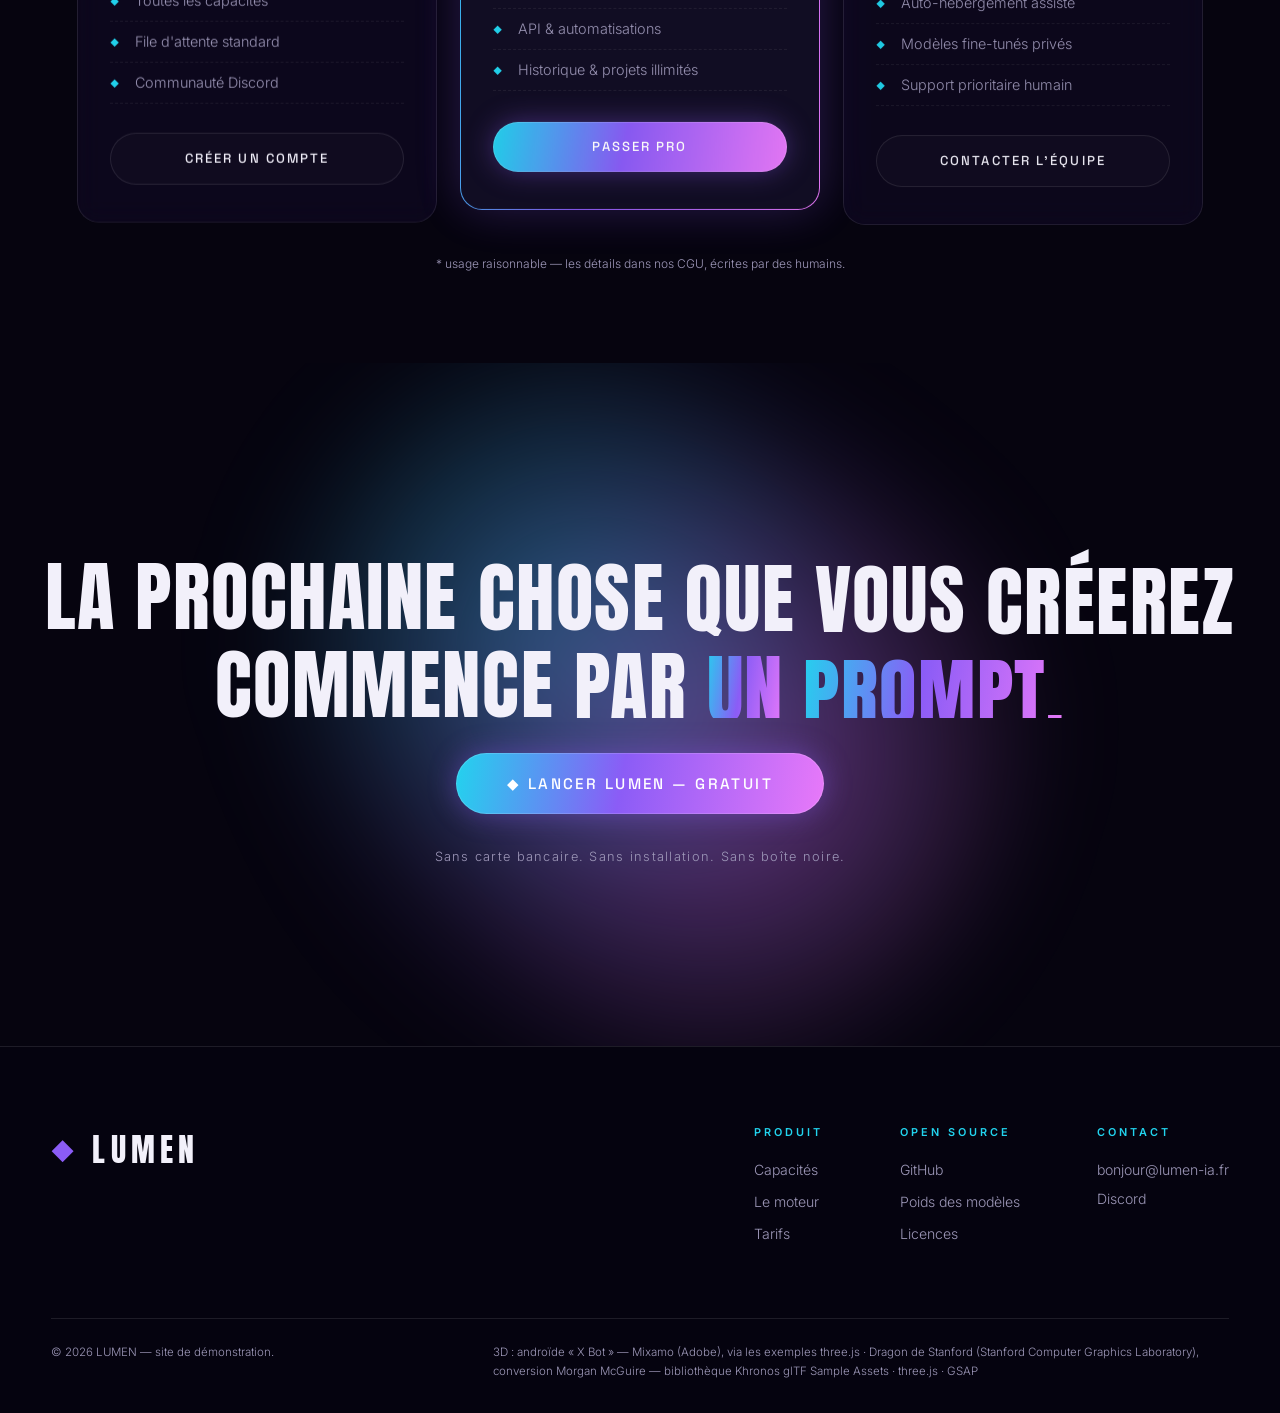
==== commit 9c949ca6: "Audio génératif complet, loup→renard, jeux thématisés, LLM plus malin Audio — il génère CE qui est d" ====
--- a/lumen/index.html
+++ b/lumen/index.html
@@ -8,7 +8,7 @@
   <link rel="preconnect" href="https://fonts.googleapis.com">
   <link rel="preconnect" href="https://fonts.gstatic.com" crossorigin>
   <link href="https://fonts.googleapis.com/css2?family=Space+Grotesk:wght@300;400;500;600;700&family=Inter:wght@300;400;500;600&display=swap" rel="stylesheet">
-  <link rel="stylesheet" href="css/style.css?v=9">
+  <link rel="stylesheet" href="css/style.css?v=10">
   <link rel="icon" href="data:image/svg+xml,<svg xmlns='http://www.w3.org/2000/svg' viewBox='0 0 100 100'><text y='.9em' font-size='90'>◆</text></svg>">
 </head>
 <body>
@@ -328,6 +328,6 @@
   <script type="importmap">
     { "imports": { "three": "./js/vendor/three.module.js" } }
   </script>
-  <script type="module" src="js/main.js?v=9"></script>
+  <script type="module" src="js/main.js?v=10"></script>
 </body>
 </html>
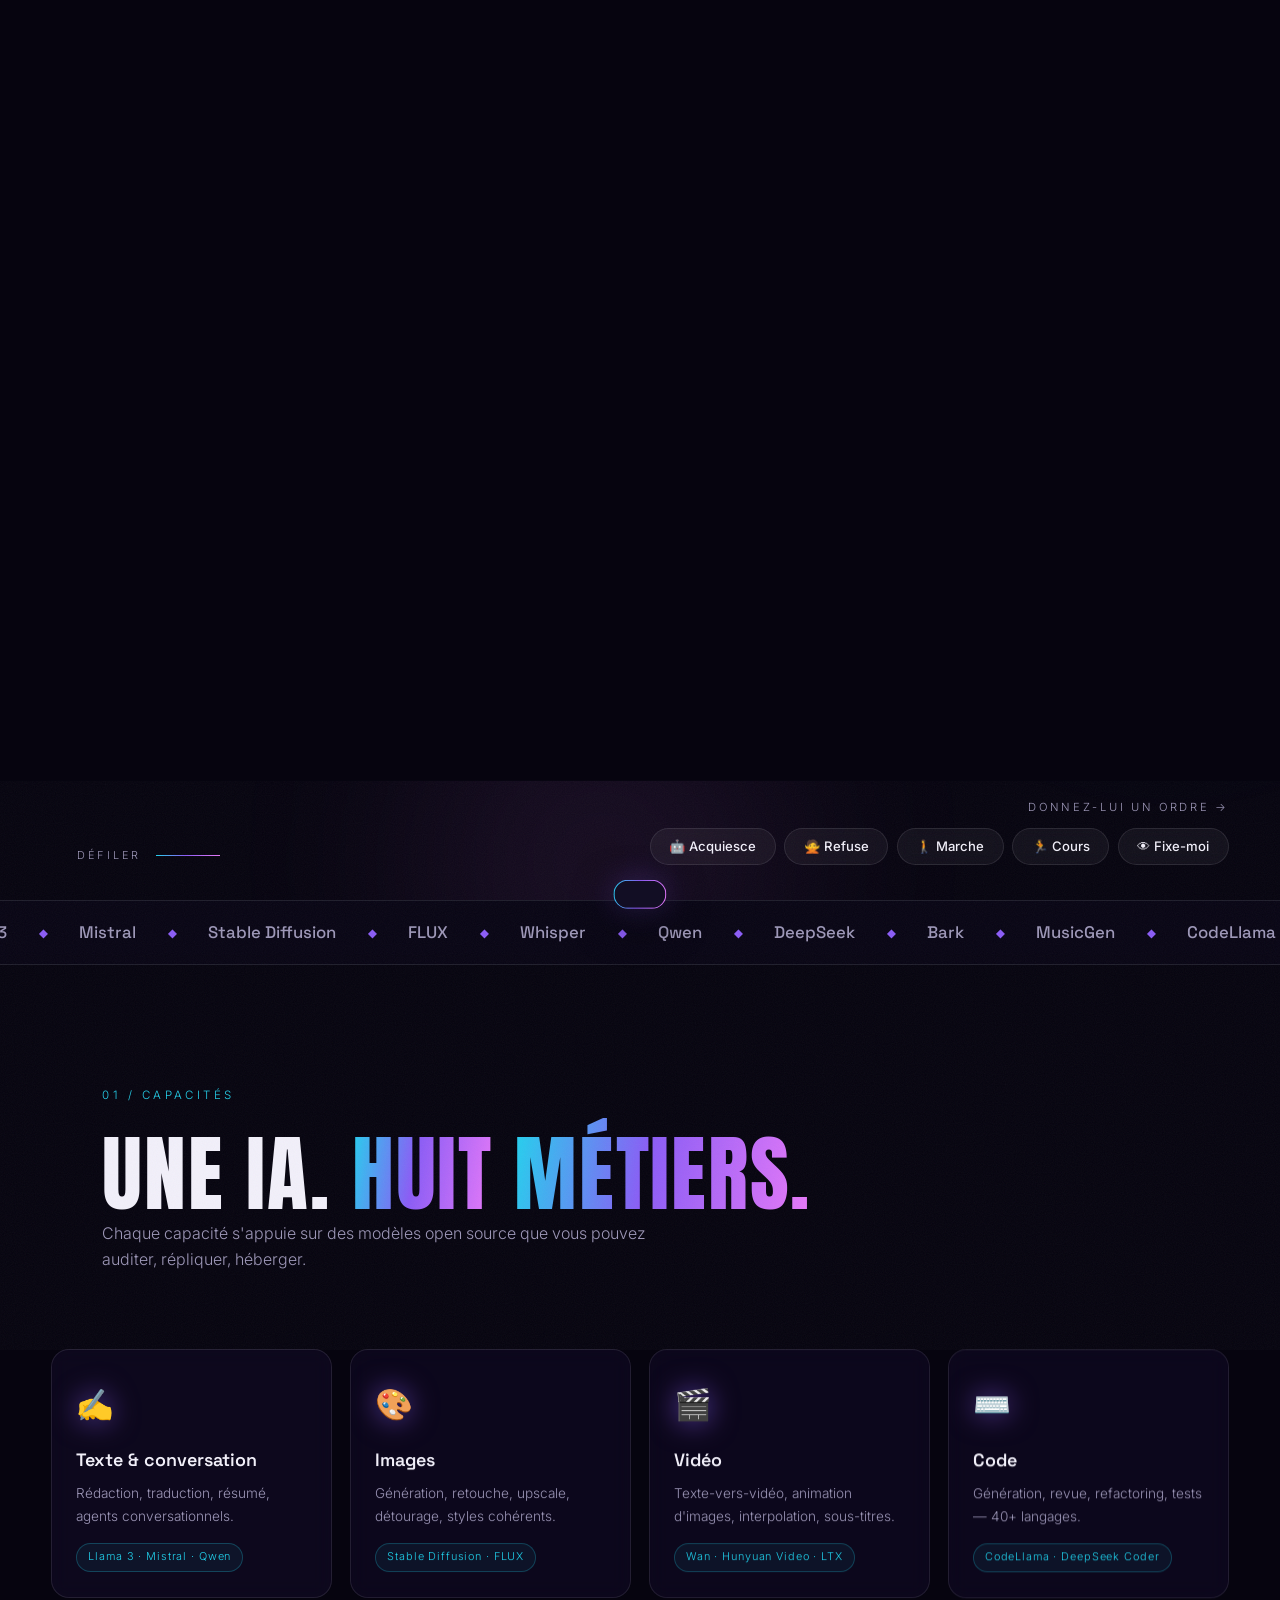
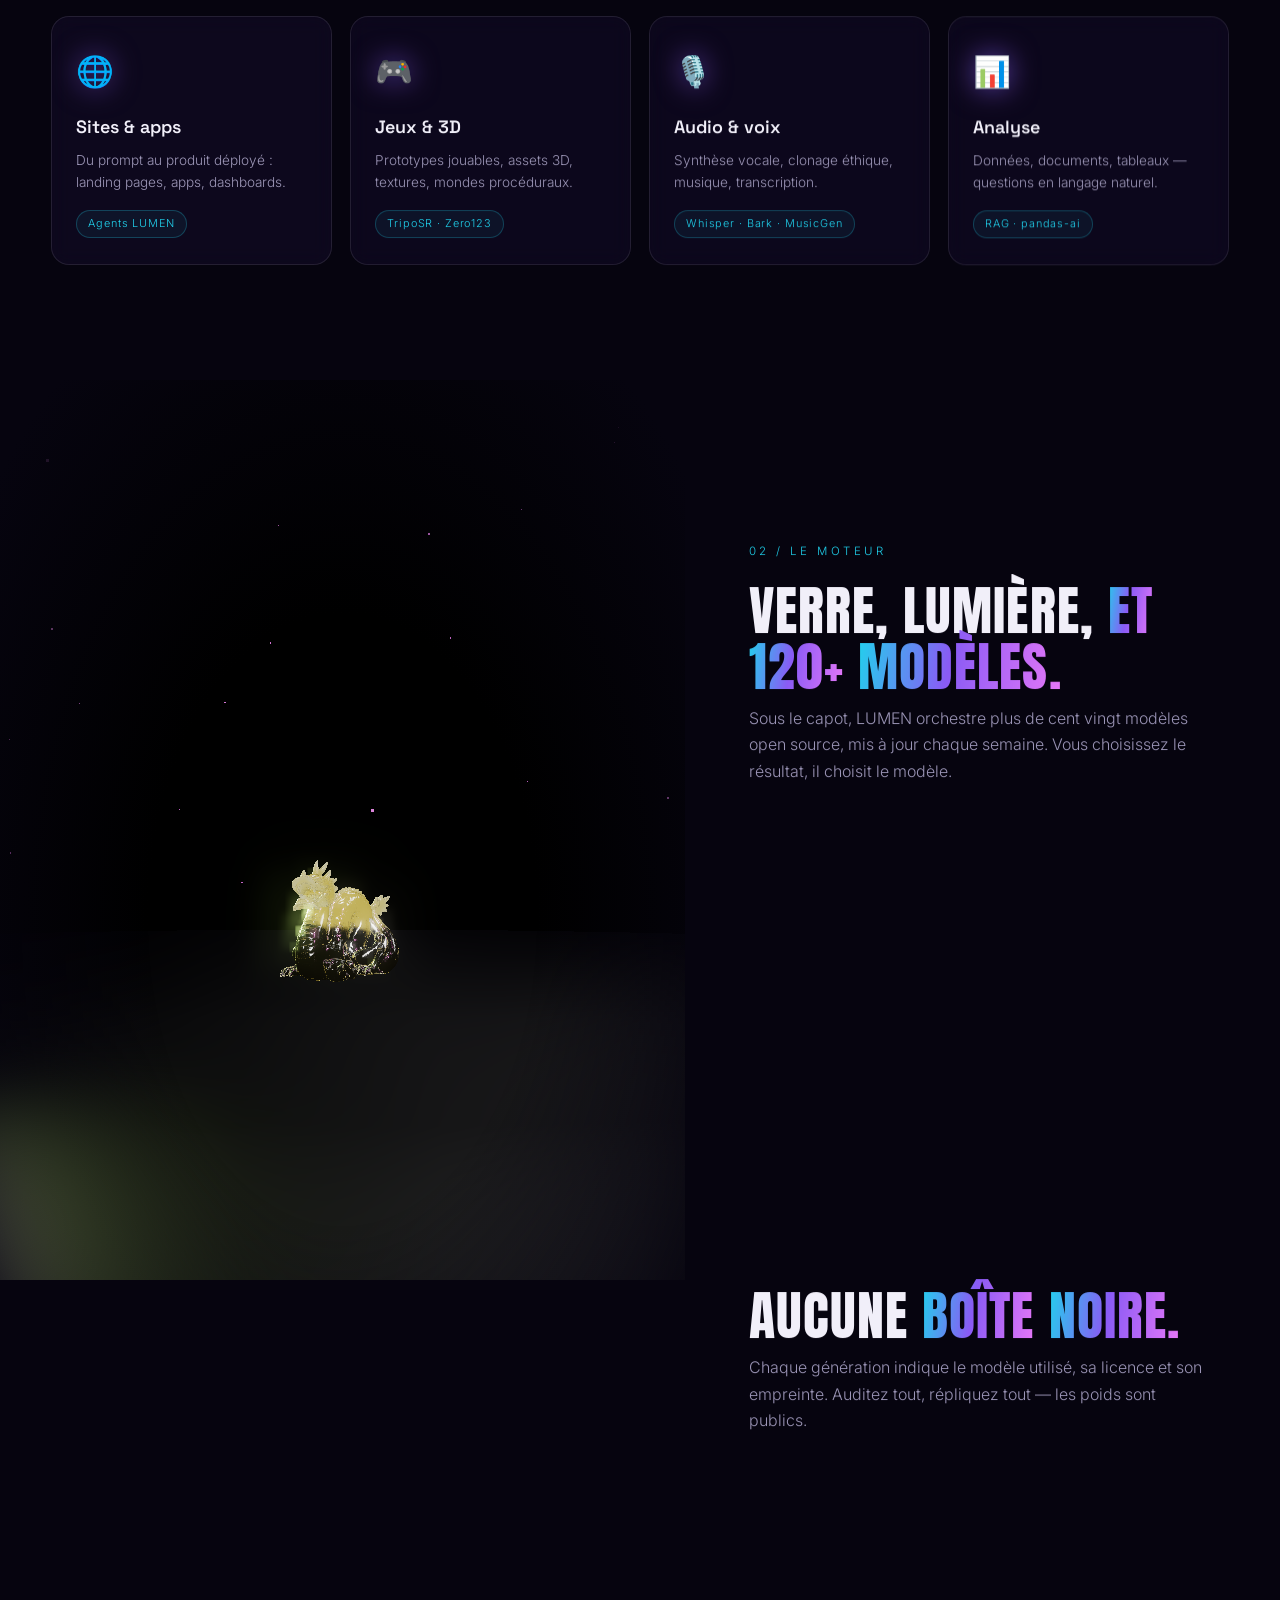
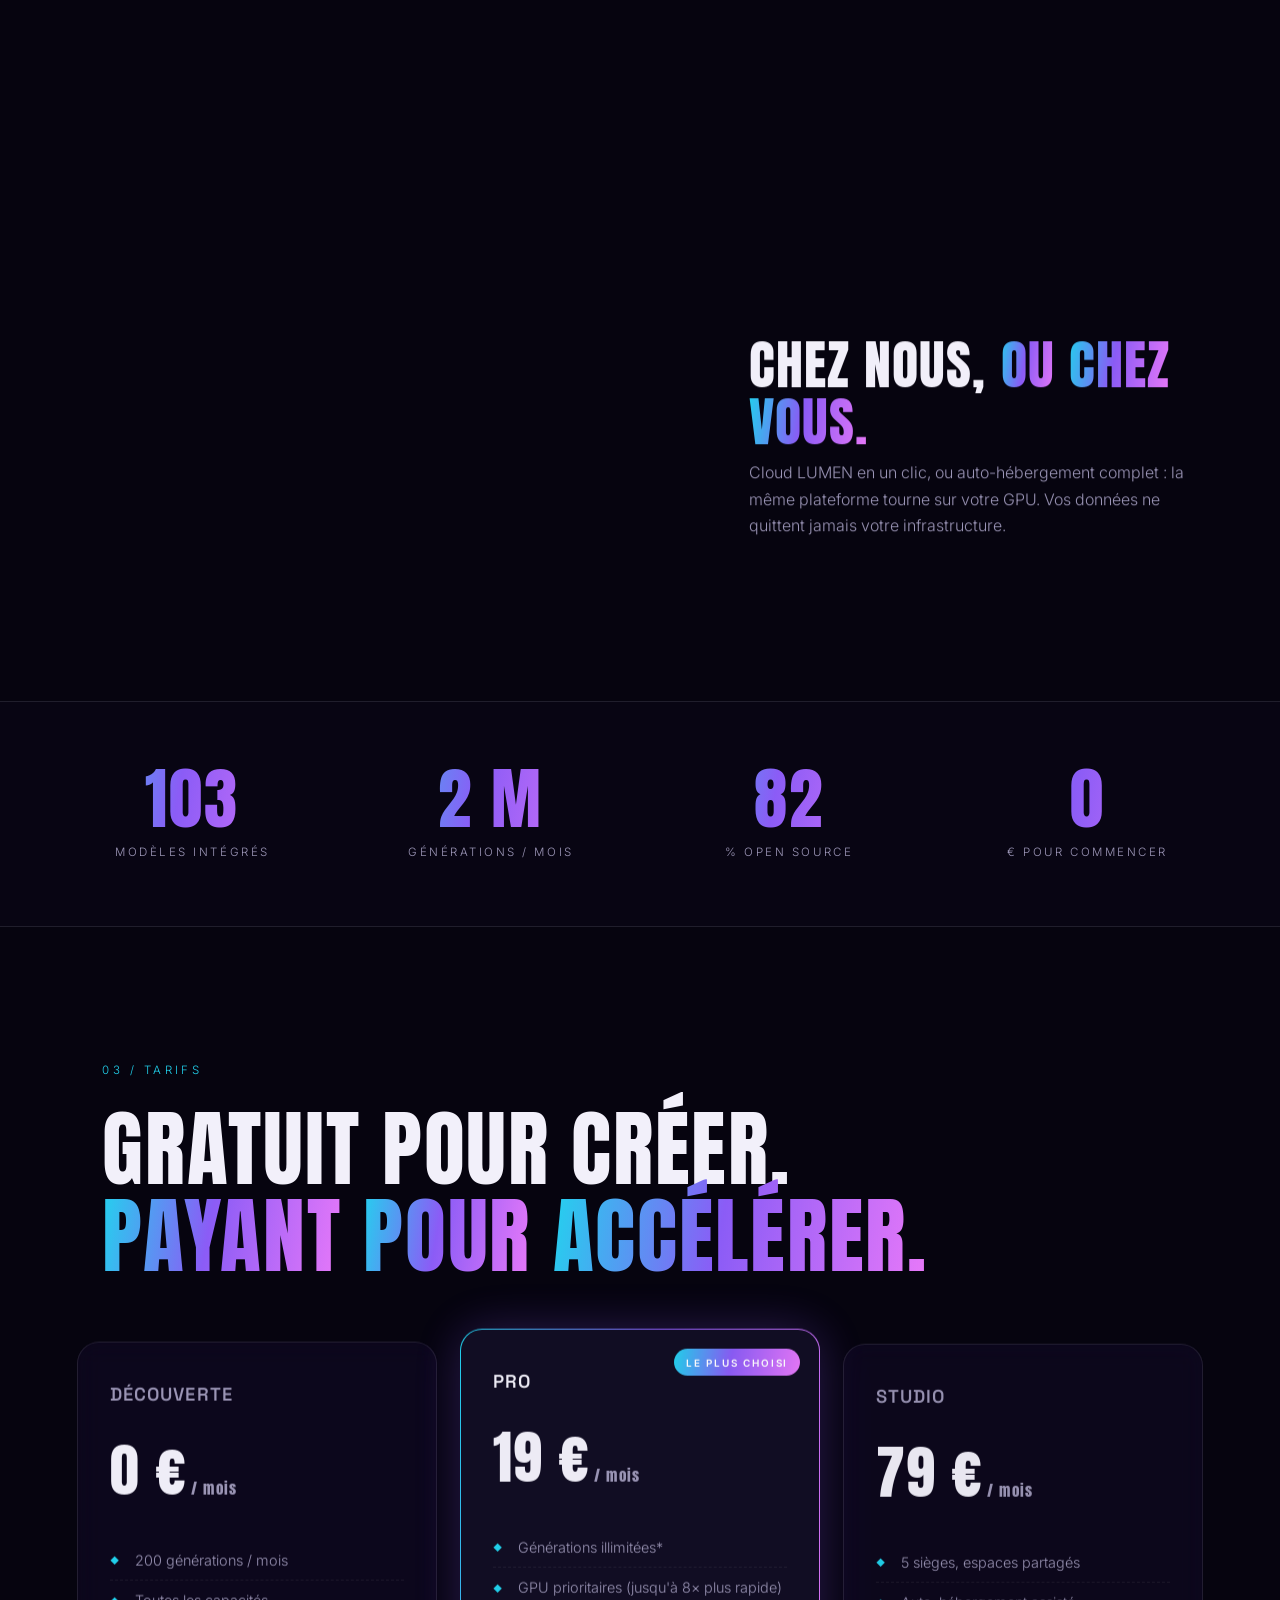
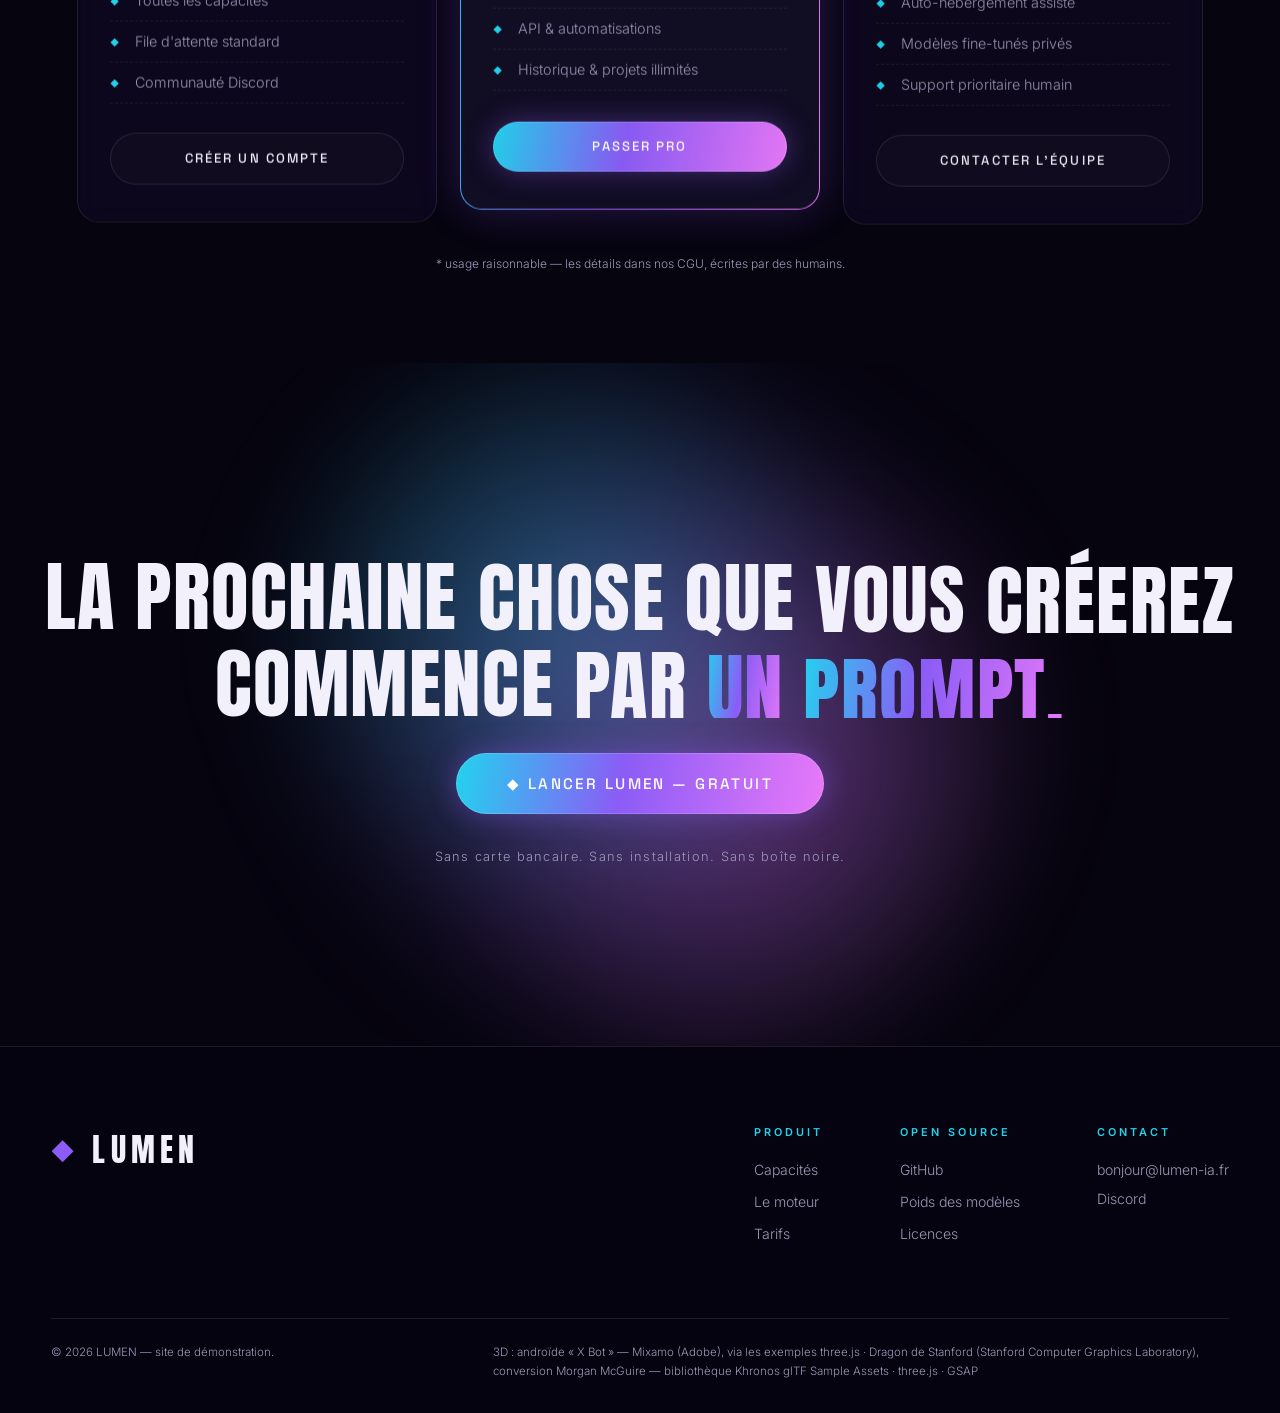
==== commit 2c11183f: "Cinématique v2 : maps thématisées, police/tirs/explosions, son temps réel, anti-gel Vidéo : - Le pod" ====
--- a/lumen/index.html
+++ b/lumen/index.html
@@ -8,7 +8,7 @@
   <link rel="preconnect" href="https://fonts.googleapis.com">
   <link rel="preconnect" href="https://fonts.gstatic.com" crossorigin>
   <link href="https://fonts.googleapis.com/css2?family=Space+Grotesk:wght@300;400;500;600;700&family=Inter:wght@300;400;500;600&display=swap" rel="stylesheet">
-  <link rel="stylesheet" href="css/style.css?v=10">
+  <link rel="stylesheet" href="css/style.css?v=11">
   <link rel="icon" href="data:image/svg+xml,<svg xmlns='http://www.w3.org/2000/svg' viewBox='0 0 100 100'><text y='.9em' font-size='90'>◆</text></svg>">
 </head>
 <body>
@@ -328,6 +328,6 @@
   <script type="importmap">
     { "imports": { "three": "./js/vendor/three.module.js" } }
   </script>
-  <script type="module" src="js/main.js?v=10"></script>
+  <script type="module" src="js/main.js?v=11"></script>
 </body>
 </html>
--- a/lumen/css/style.css
+++ b/lumen/css/style.css
@@ -655,3 +655,8 @@
   font-family: ui-monospace, monospace; font-size: 0.66rem; letter-spacing: 0.14em;
   color: rgba(255,255,255,0.6); pointer-events: none;
 }
+.cine-mute {
+  position: absolute; right: 12px; bottom: calc(11% + 8px);
+  background: rgba(6,4,15,0.6); border: 1px solid var(--line); border-radius: 99px;
+  color: #fff; font-size: 0.9rem; padding: 0.3rem 0.6rem; cursor: pointer;
+}
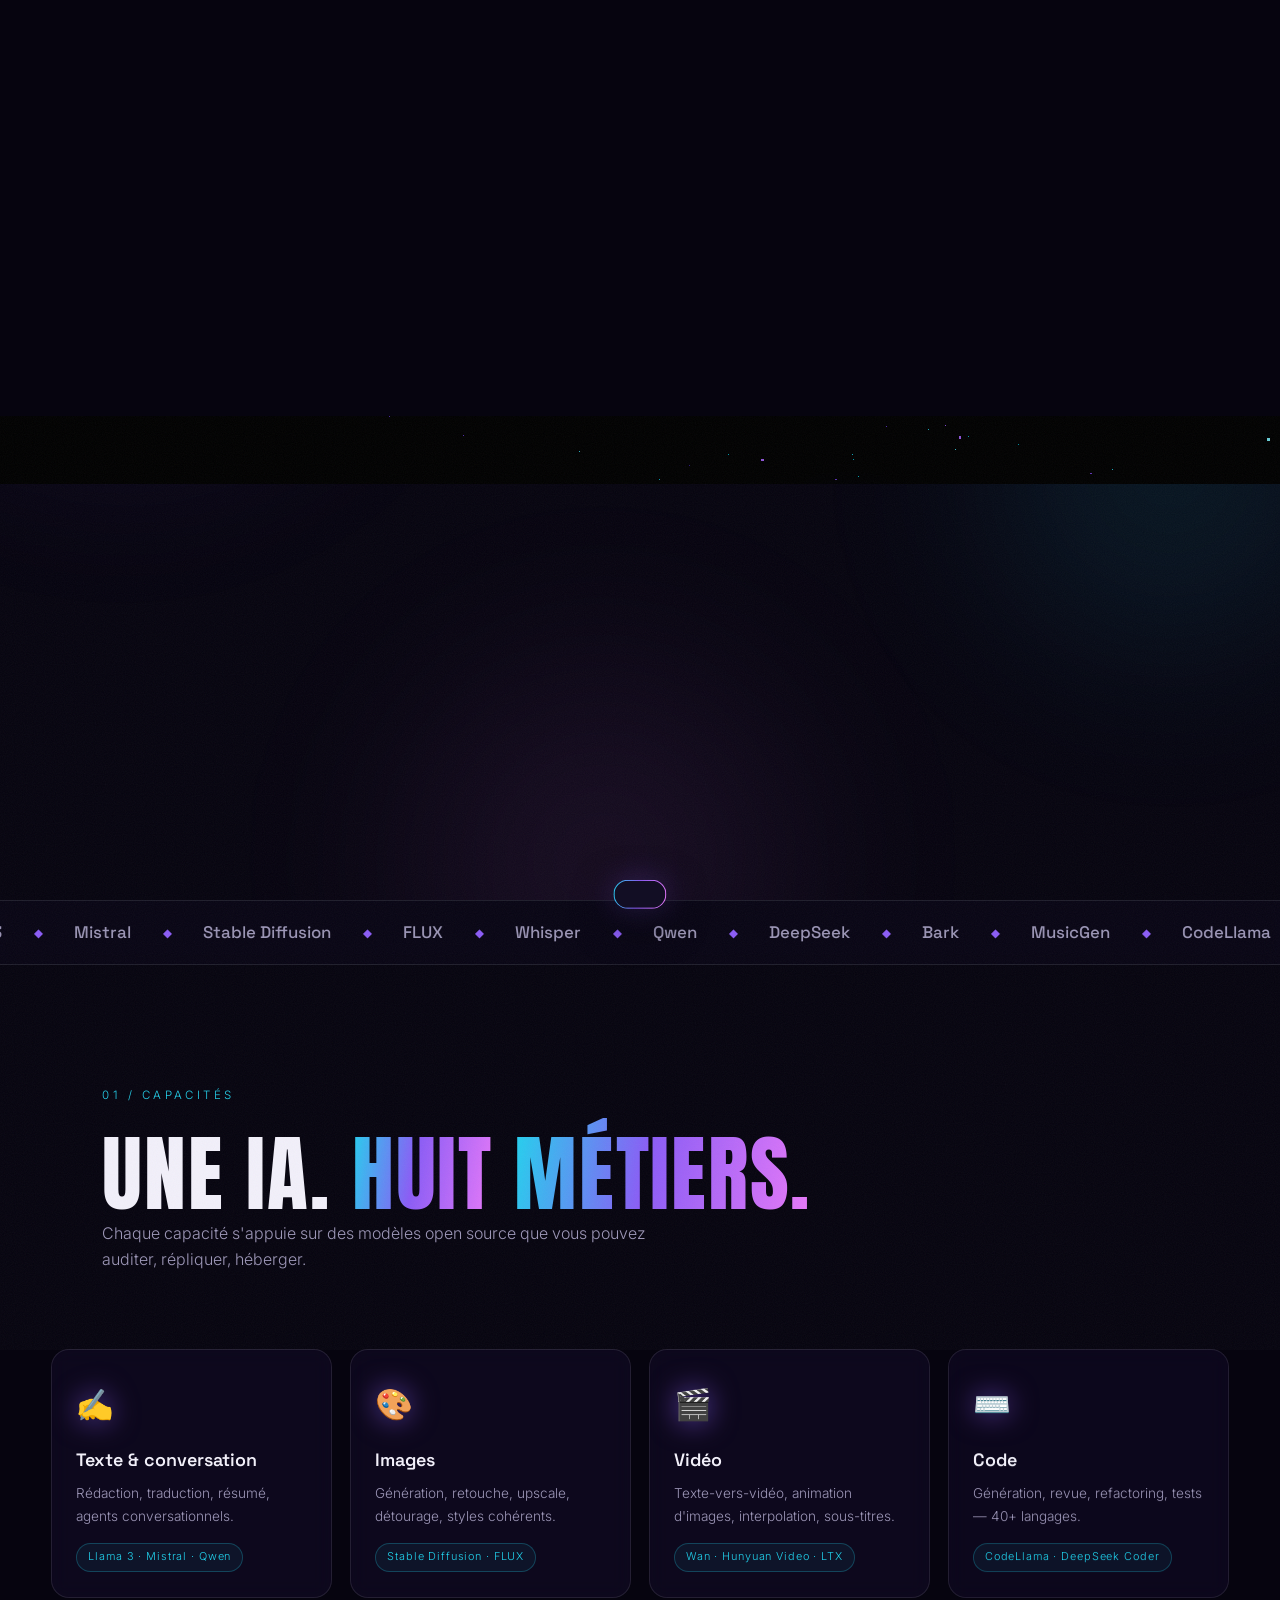
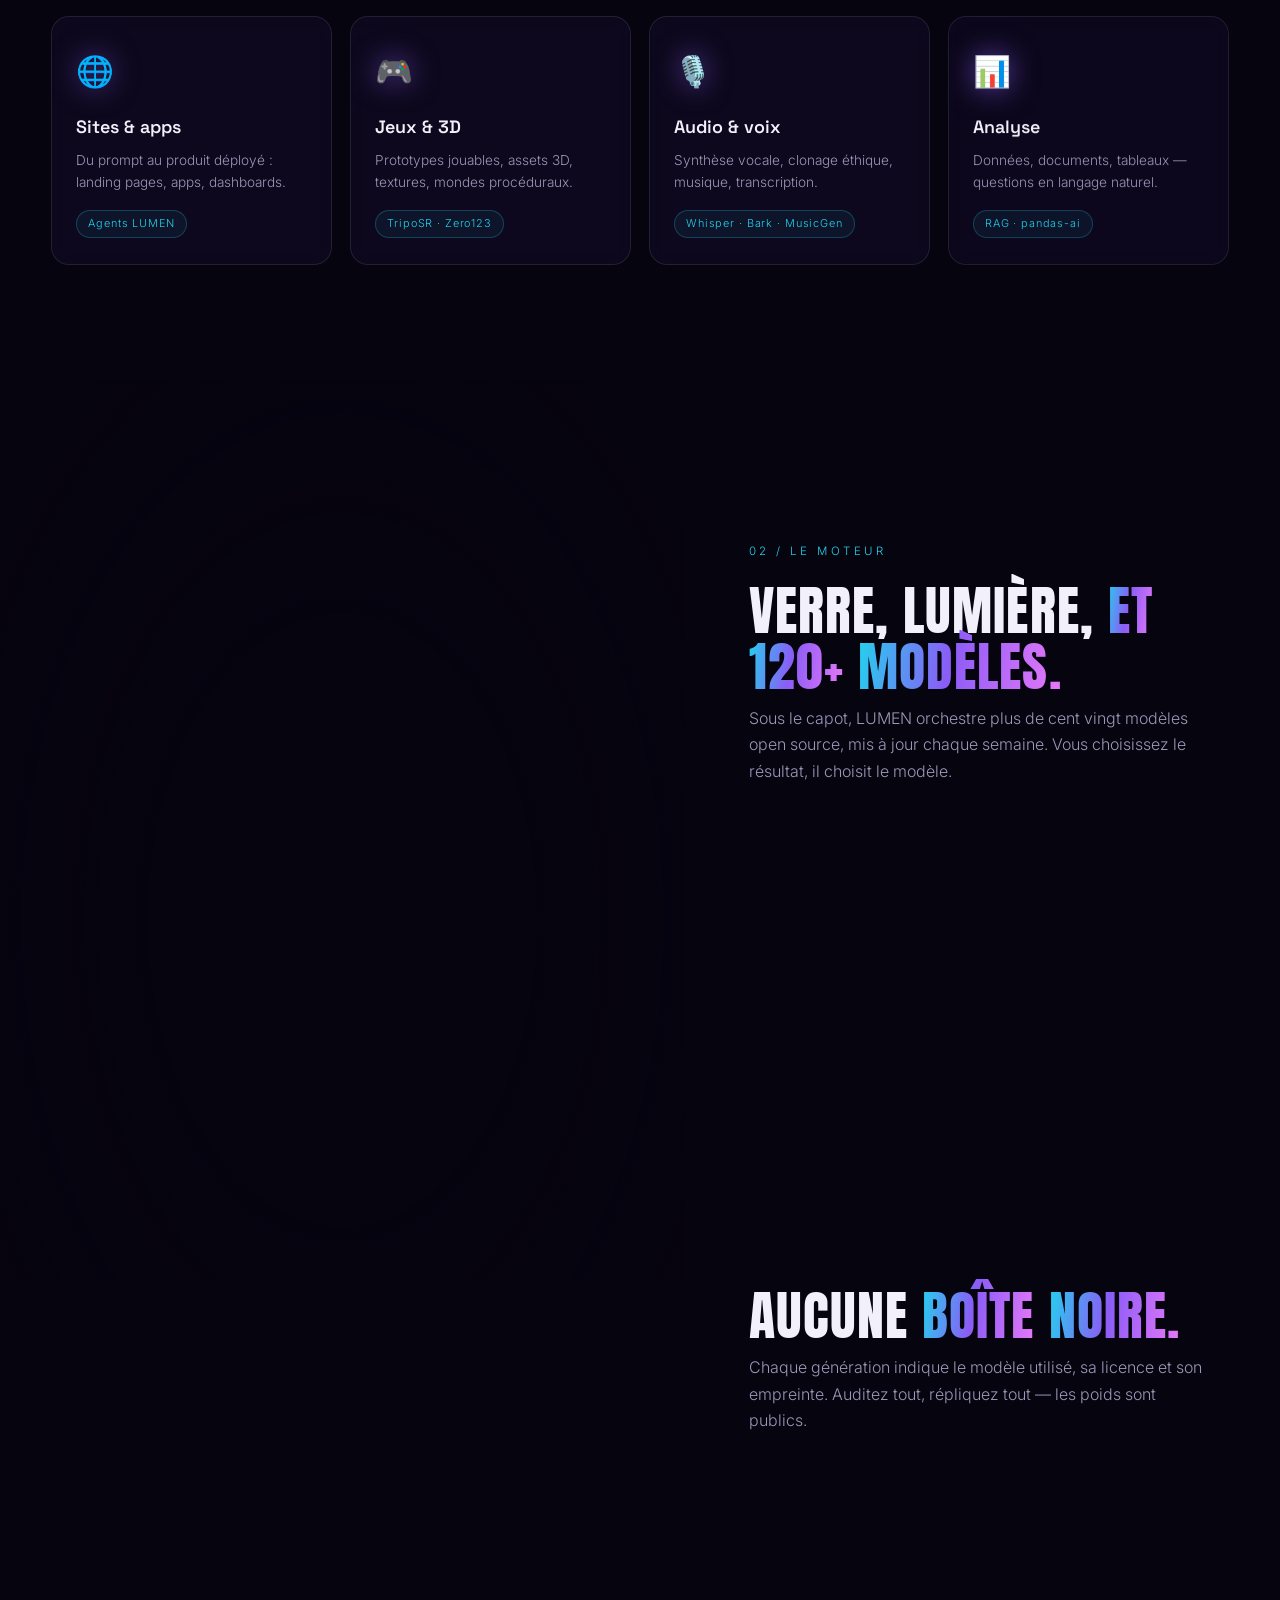
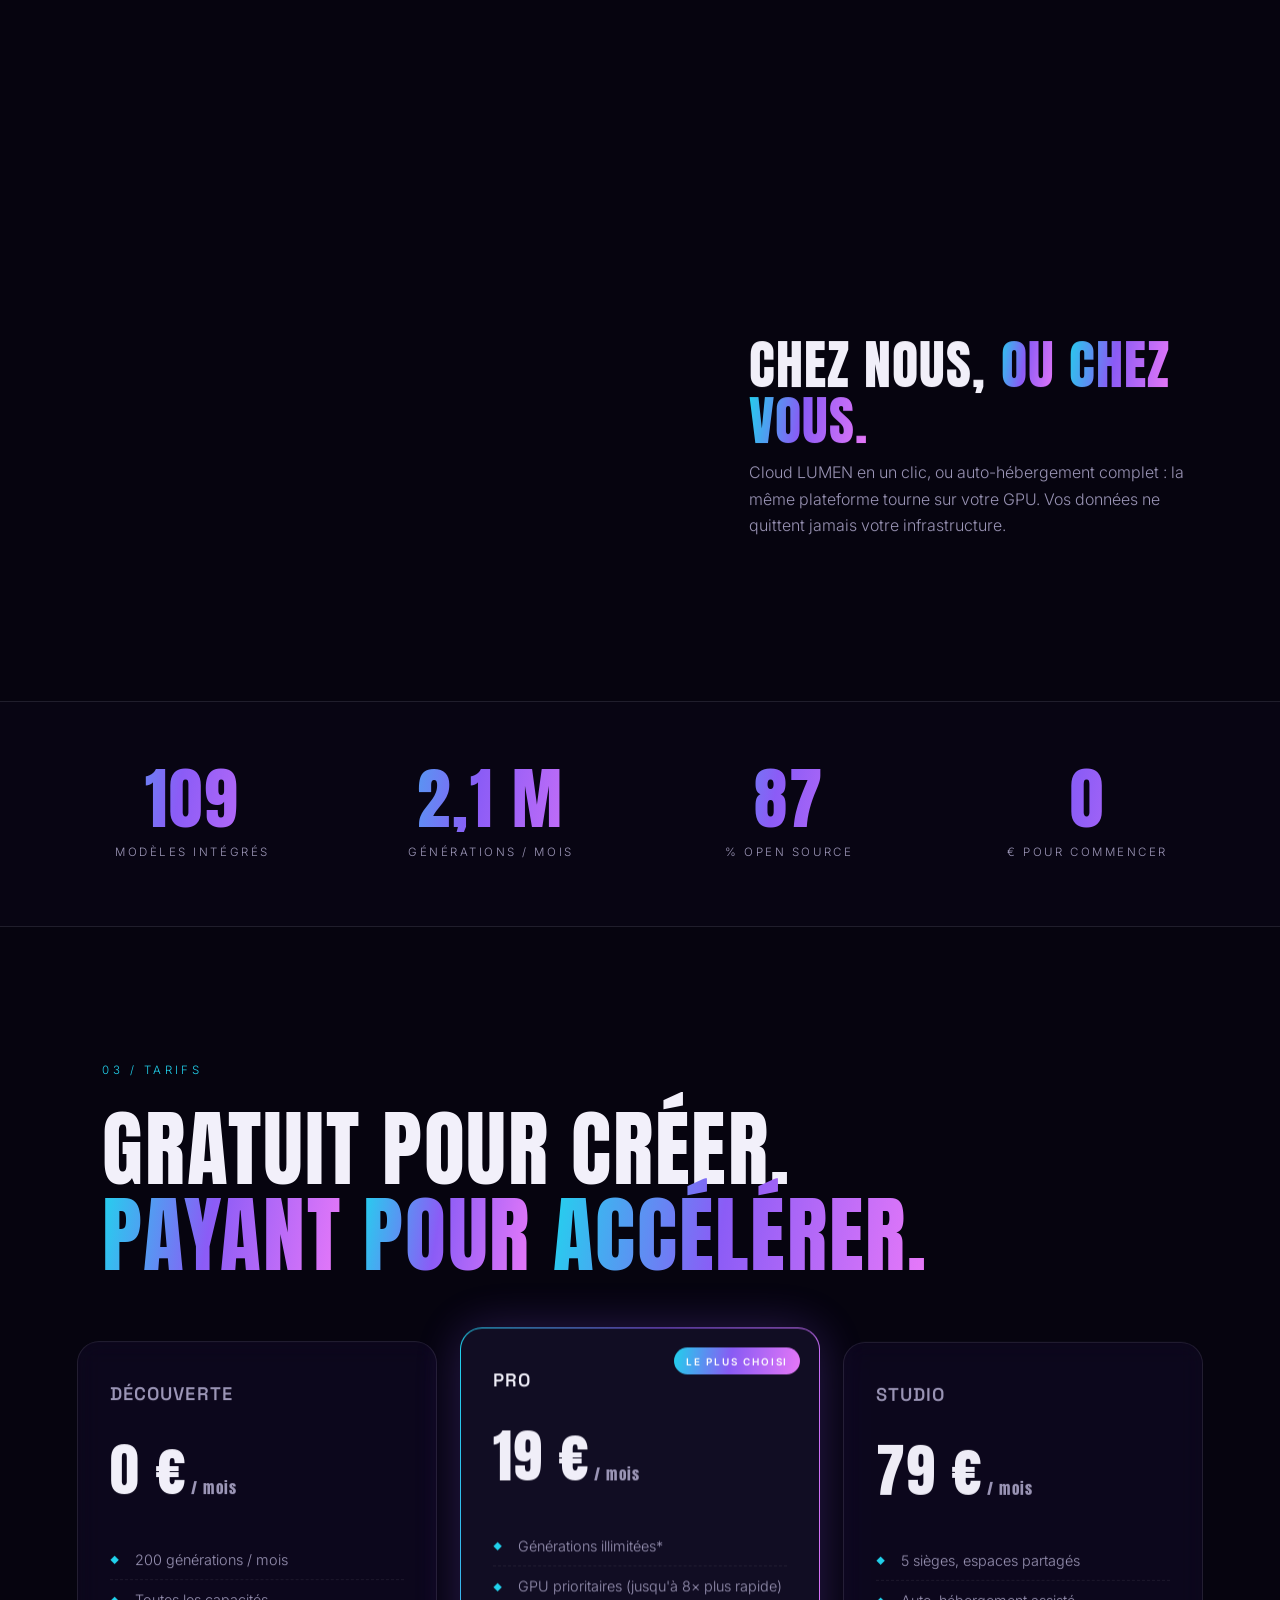
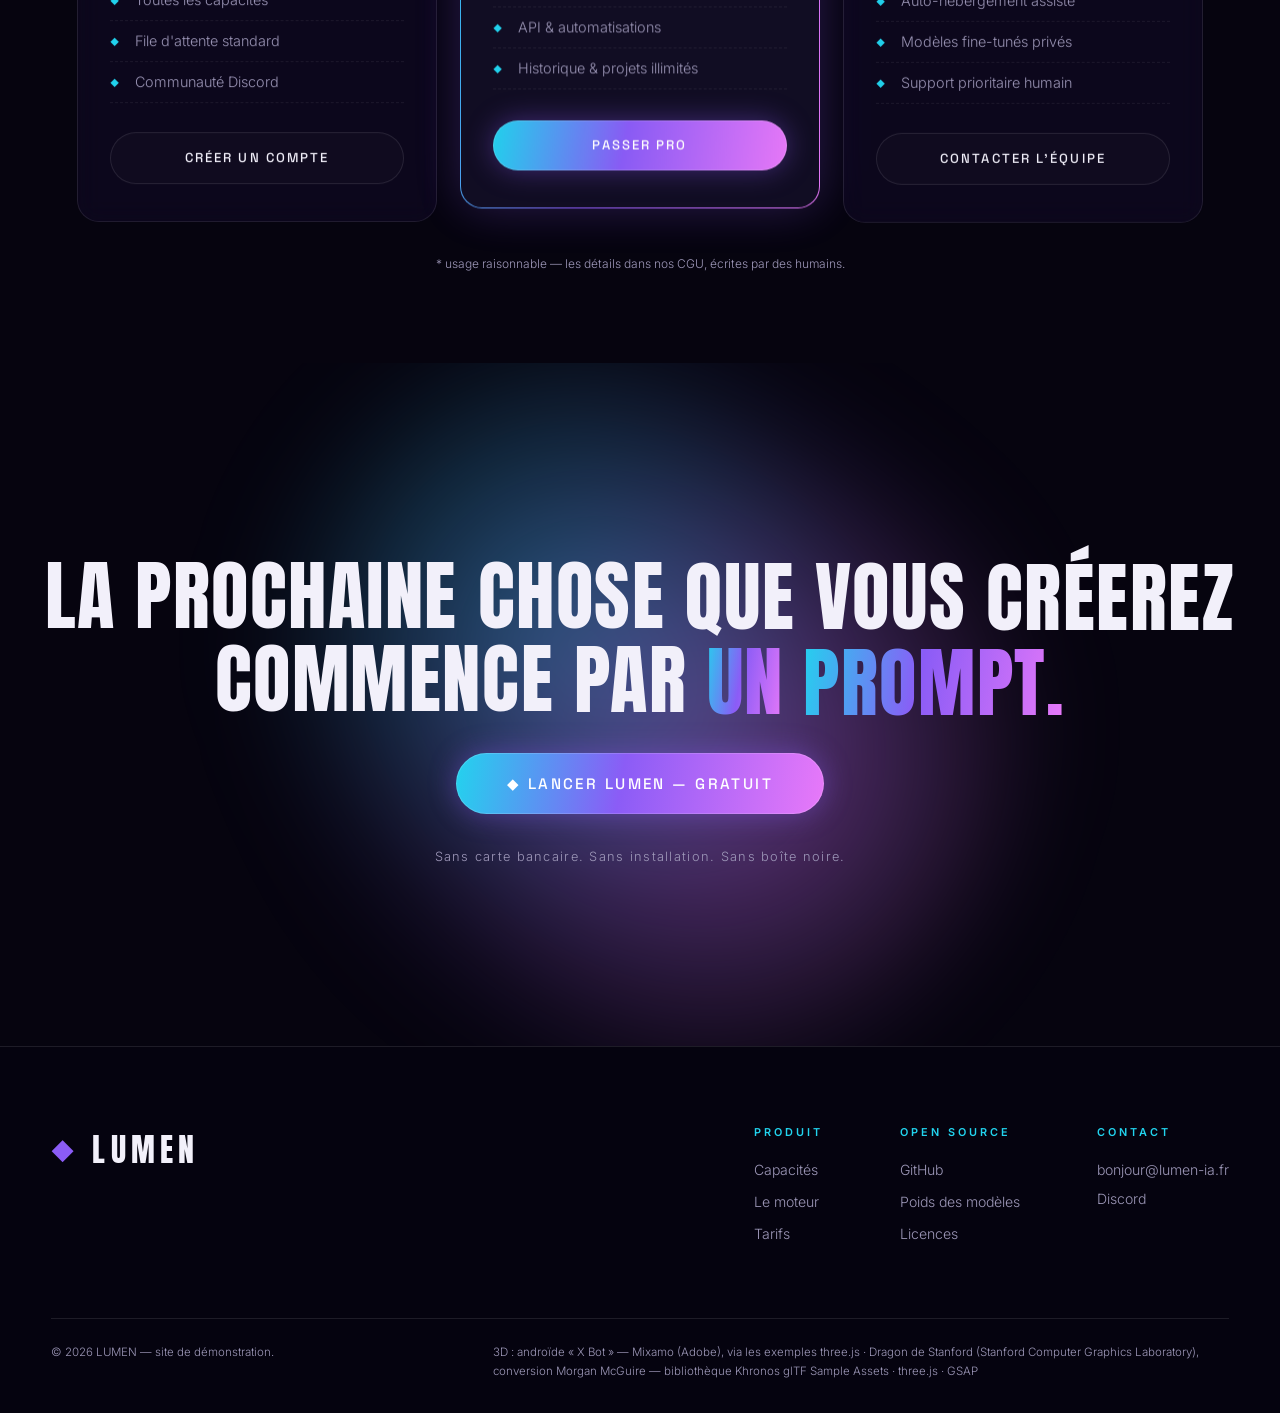
==== commit 0c8f29b5: "Fix gel au chargement, sens de course des humanoïdes, loup honnête - La scène du dragon (2e contexte" ====
--- a/lumen/index.html
+++ b/lumen/index.html
@@ -8,7 +8,7 @@
   <link rel="preconnect" href="https://fonts.googleapis.com">
   <link rel="preconnect" href="https://fonts.gstatic.com" crossorigin>
   <link href="https://fonts.googleapis.com/css2?family=Space+Grotesk:wght@300;400;500;600;700&family=Inter:wght@300;400;500;600&display=swap" rel="stylesheet">
-  <link rel="stylesheet" href="css/style.css?v=11">
+  <link rel="stylesheet" href="css/style.css?v=12">
   <link rel="icon" href="data:image/svg+xml,<svg xmlns='http://www.w3.org/2000/svg' viewBox='0 0 100 100'><text y='.9em' font-size='90'>◆</text></svg>">
 </head>
 <body>
@@ -328,6 +328,6 @@
   <script type="importmap">
     { "imports": { "three": "./js/vendor/three.module.js" } }
   </script>
-  <script type="module" src="js/main.js?v=11"></script>
+  <script type="module" src="js/main.js?v=12"></script>
 </body>
 </html>
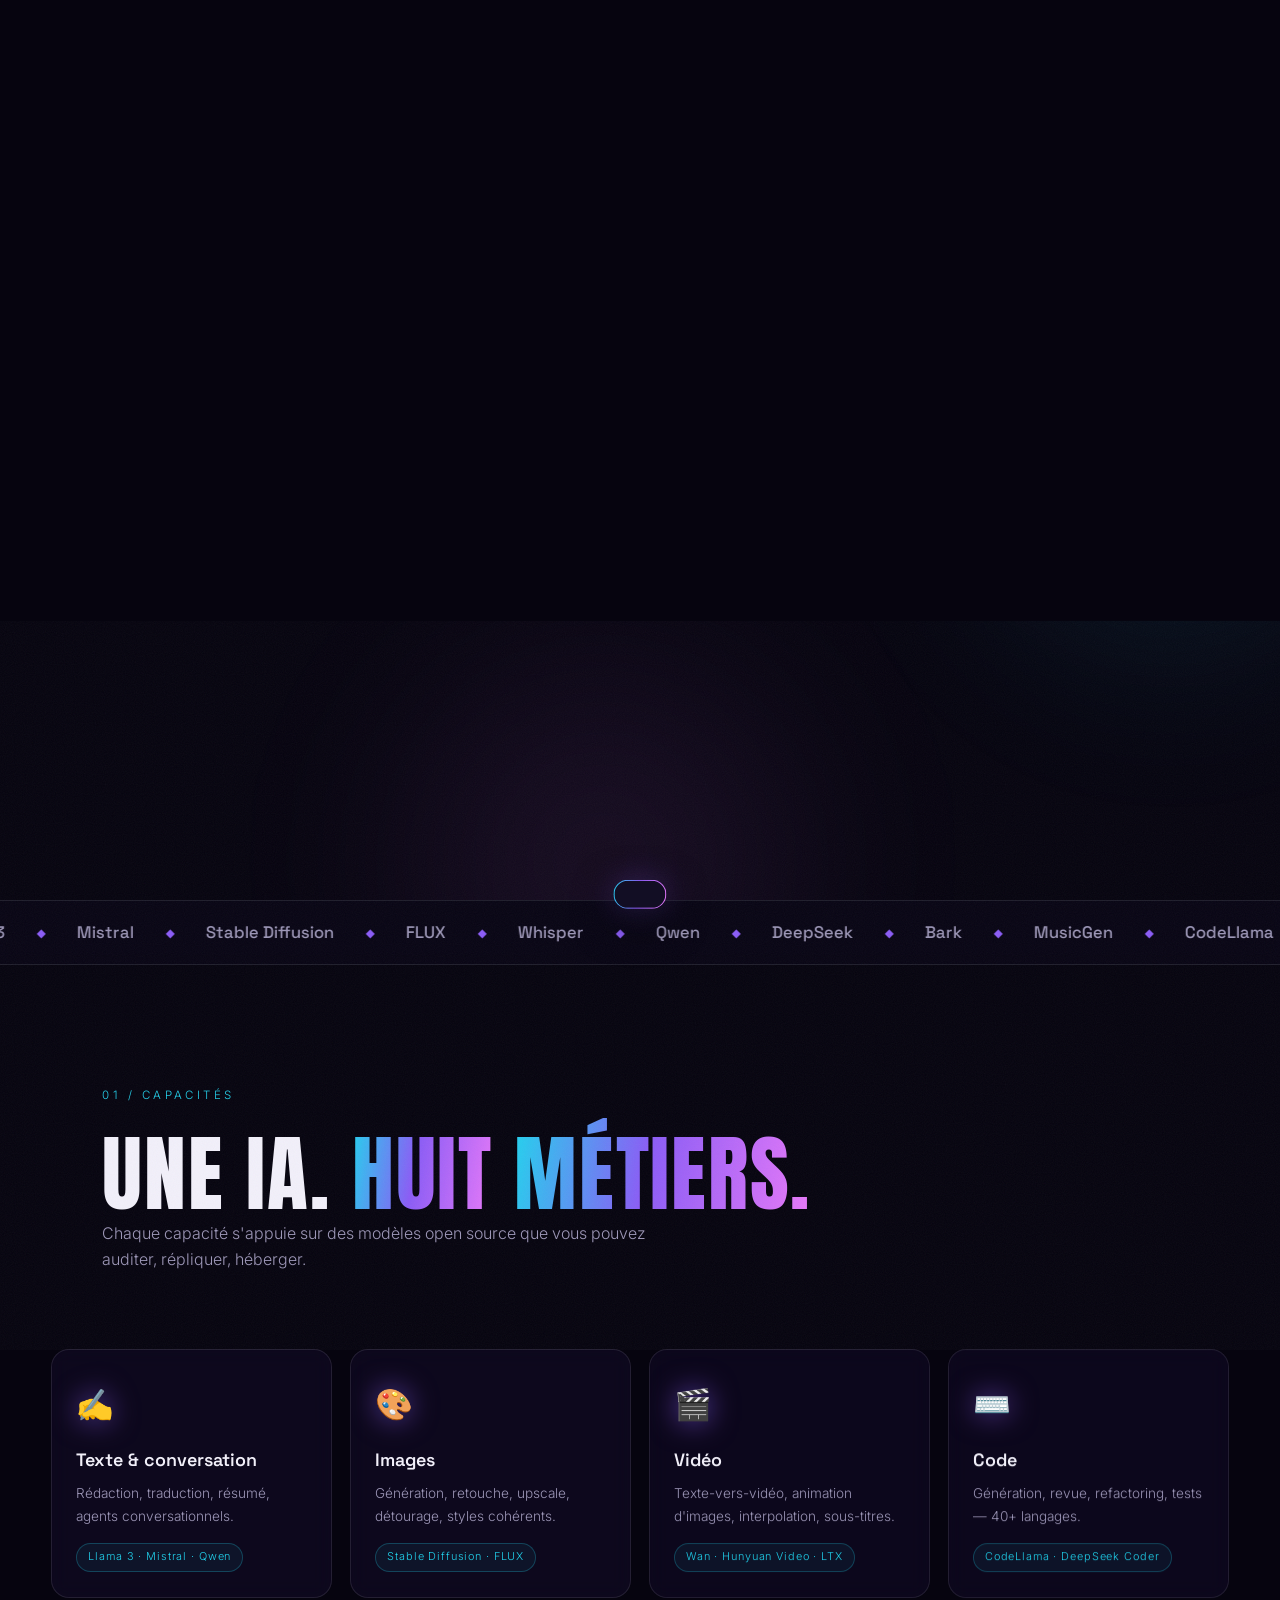
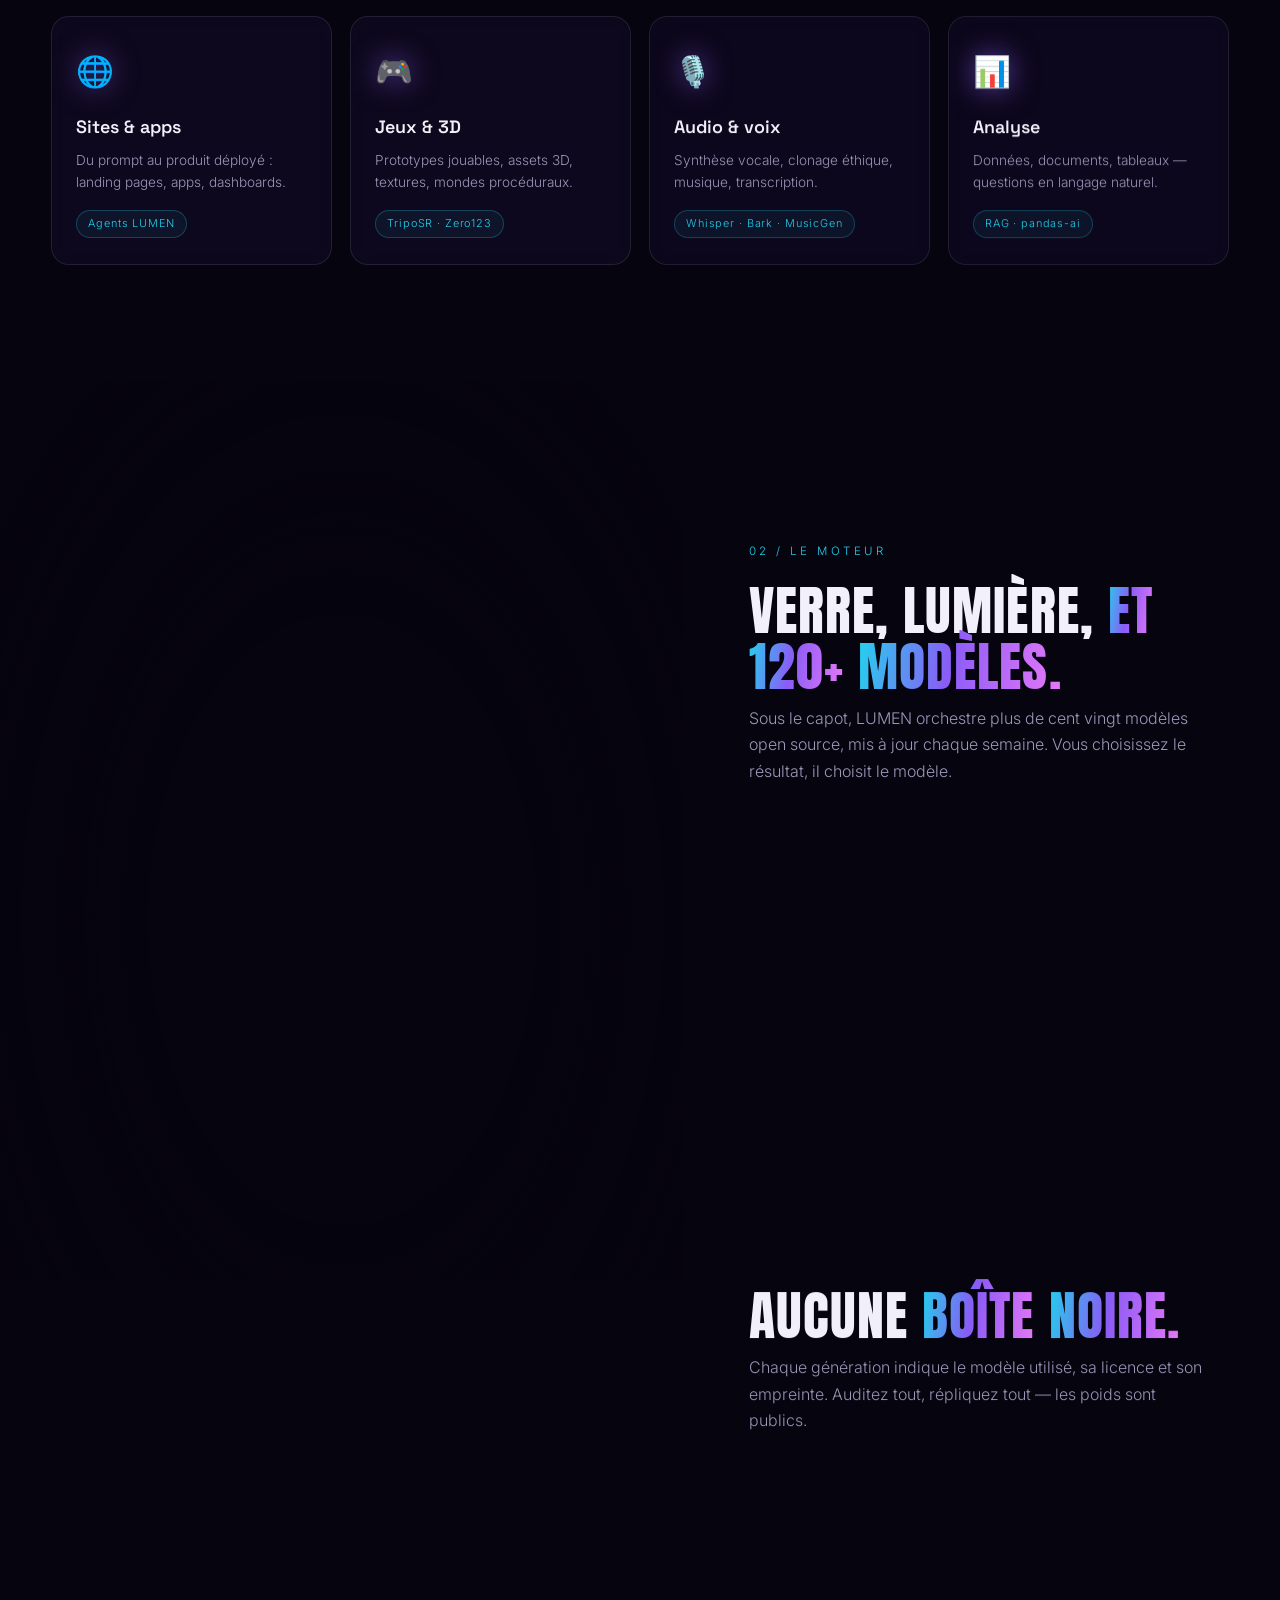
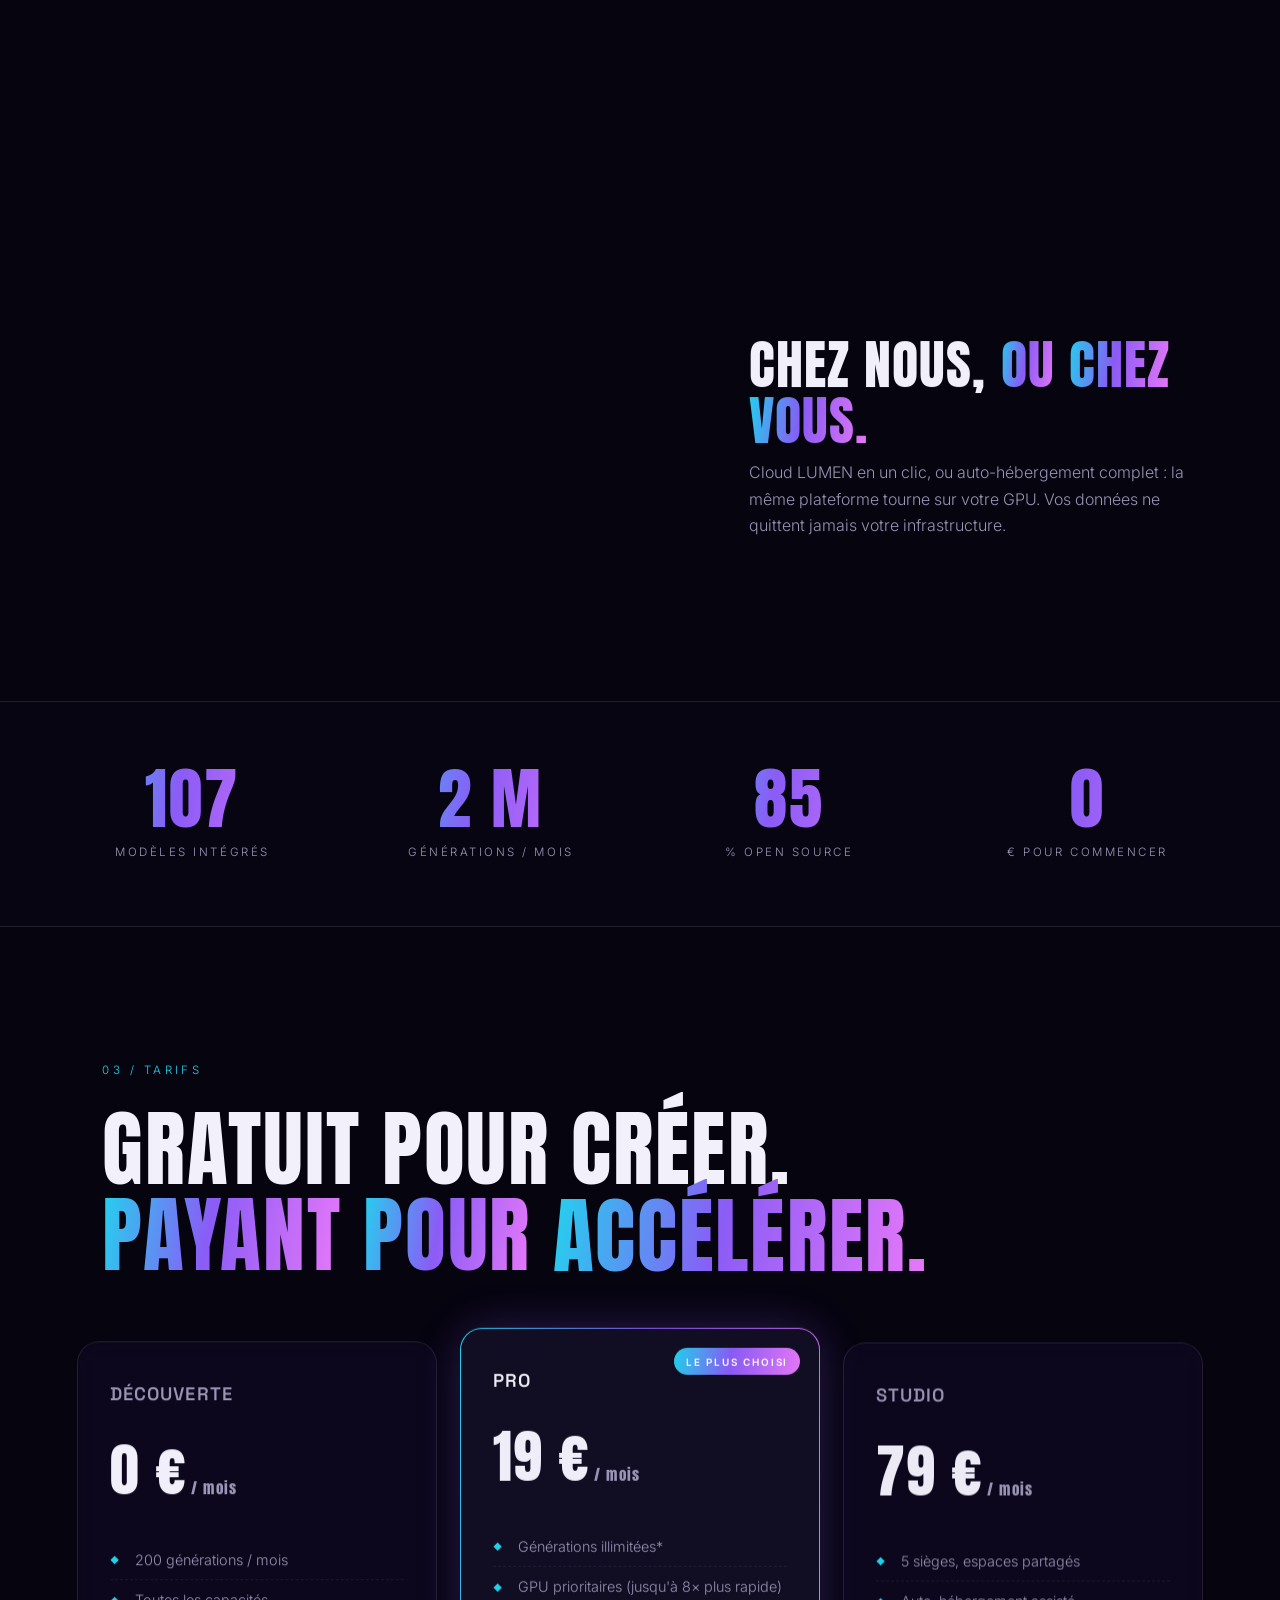
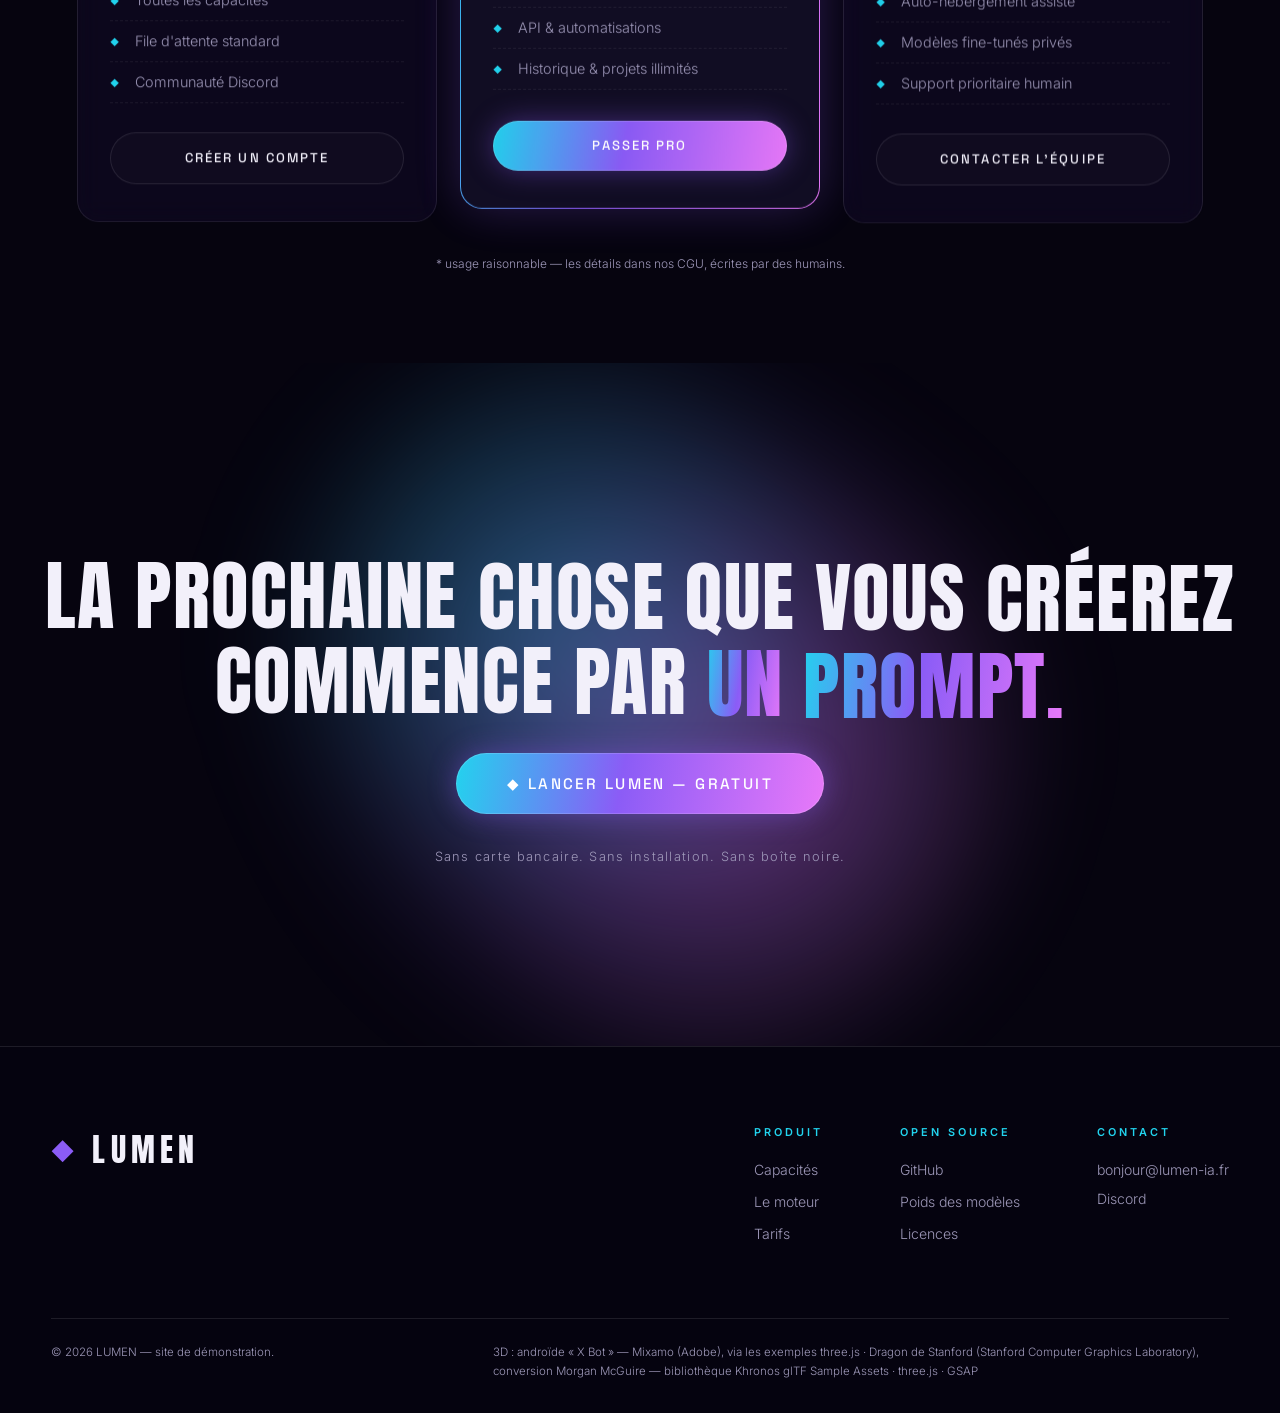
==== commit 7b4b1d77: "Sites générés : 3D conditionnelle (aucun modèle hors-sujet), modèles cuisine ajoutés Un site de rece" ====
--- a/lumen/index.html
+++ b/lumen/index.html
@@ -8,7 +8,7 @@
   <link rel="preconnect" href="https://fonts.googleapis.com">
   <link rel="preconnect" href="https://fonts.gstatic.com" crossorigin>
   <link href="https://fonts.googleapis.com/css2?family=Space+Grotesk:wght@300;400;500;600;700&family=Inter:wght@300;400;500;600&display=swap" rel="stylesheet">
-  <link rel="stylesheet" href="css/style.css?v=12">
+  <link rel="stylesheet" href="css/style.css?v=13">
   <link rel="icon" href="data:image/svg+xml,<svg xmlns='http://www.w3.org/2000/svg' viewBox='0 0 100 100'><text y='.9em' font-size='90'>◆</text></svg>">
 </head>
 <body>
@@ -328,6 +328,6 @@
   <script type="importmap">
     { "imports": { "three": "./js/vendor/three.module.js" } }
   </script>
-  <script type="module" src="js/main.js?v=12"></script>
+  <script type="module" src="js/main.js?v=13"></script>
 </body>
 </html>
